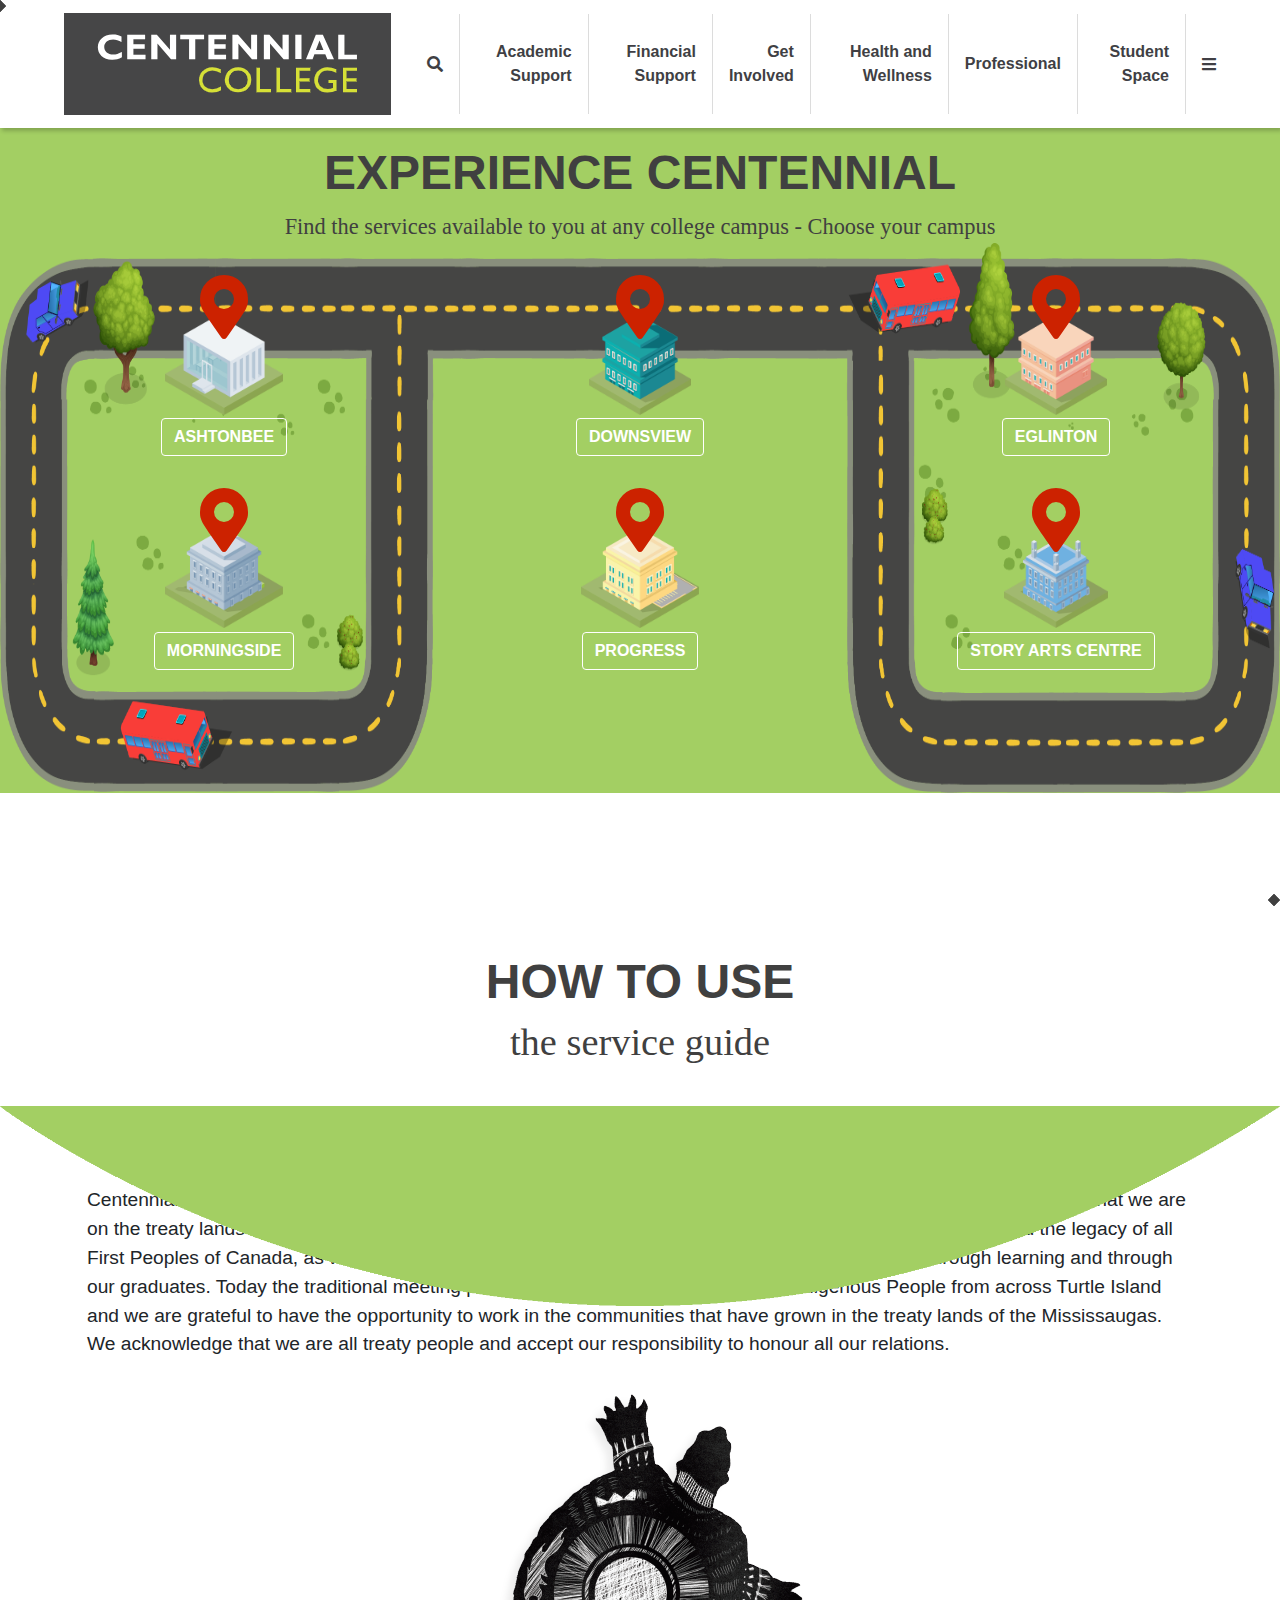
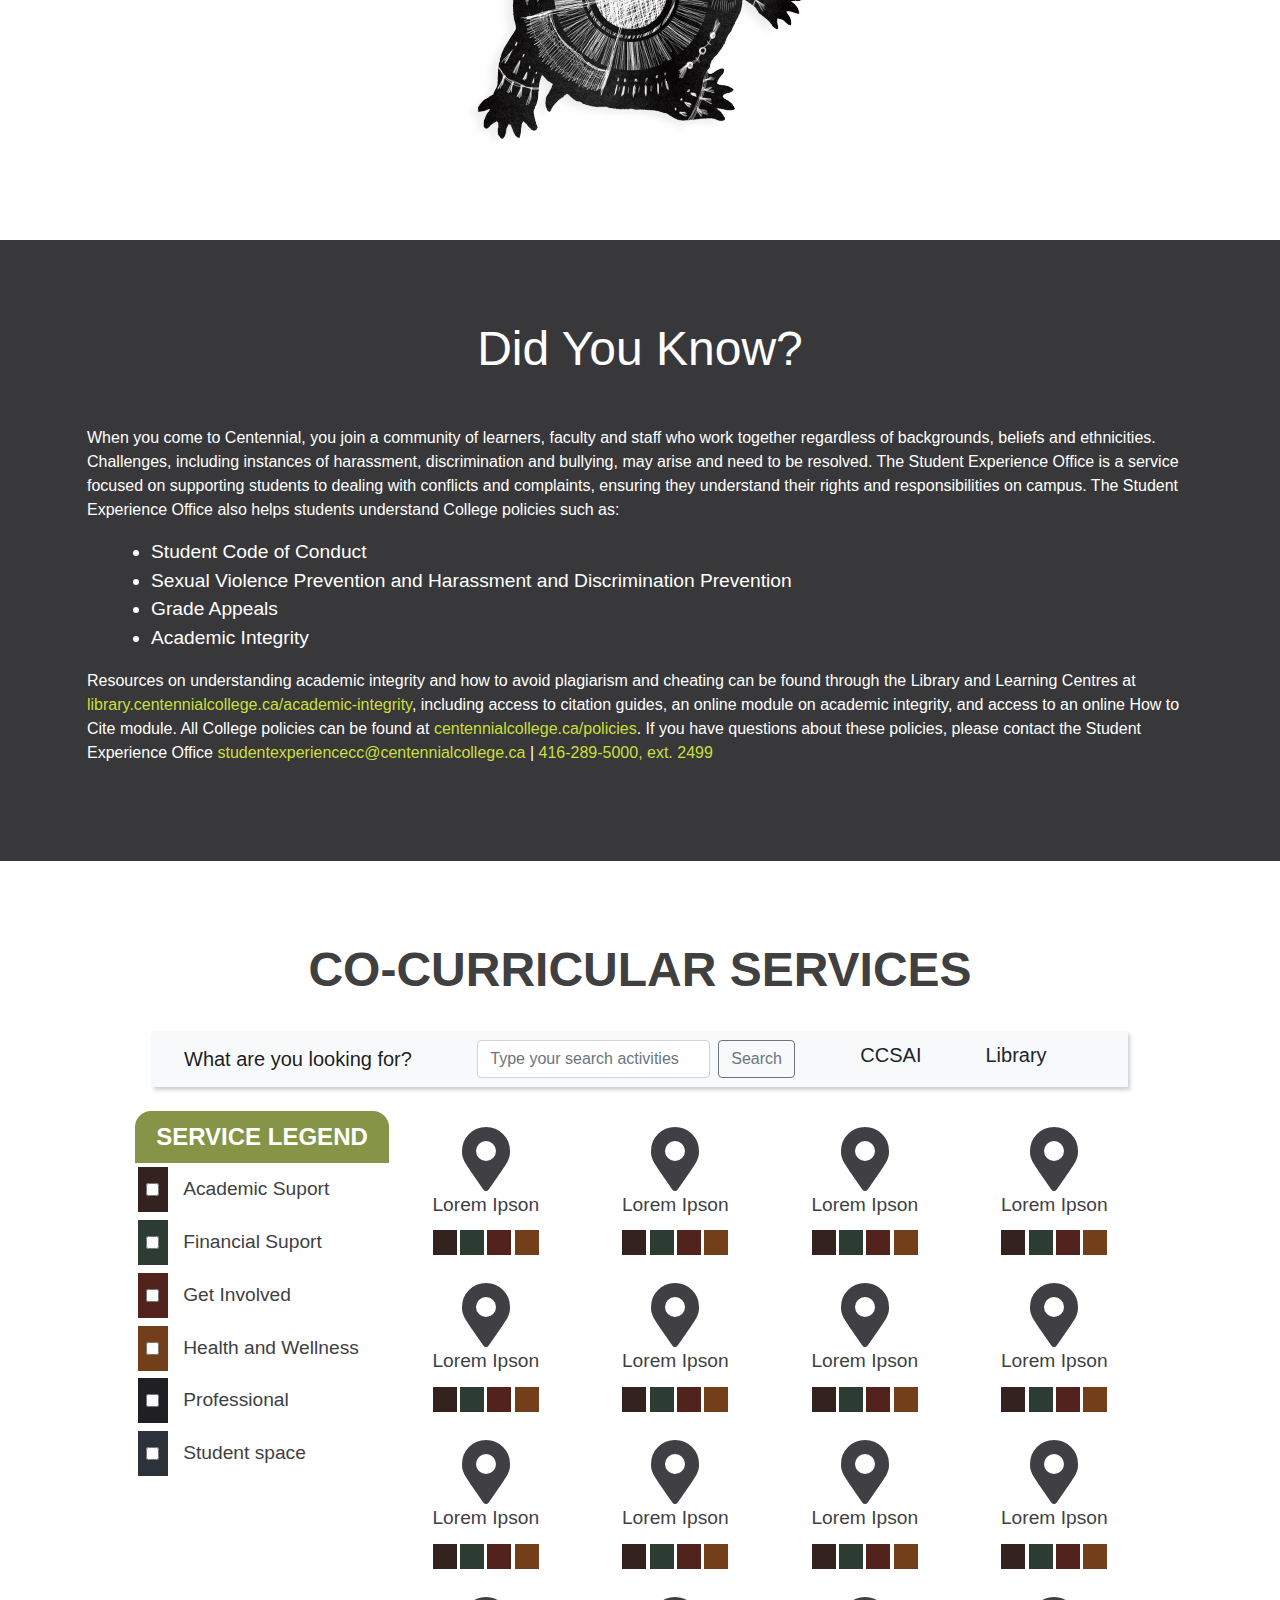
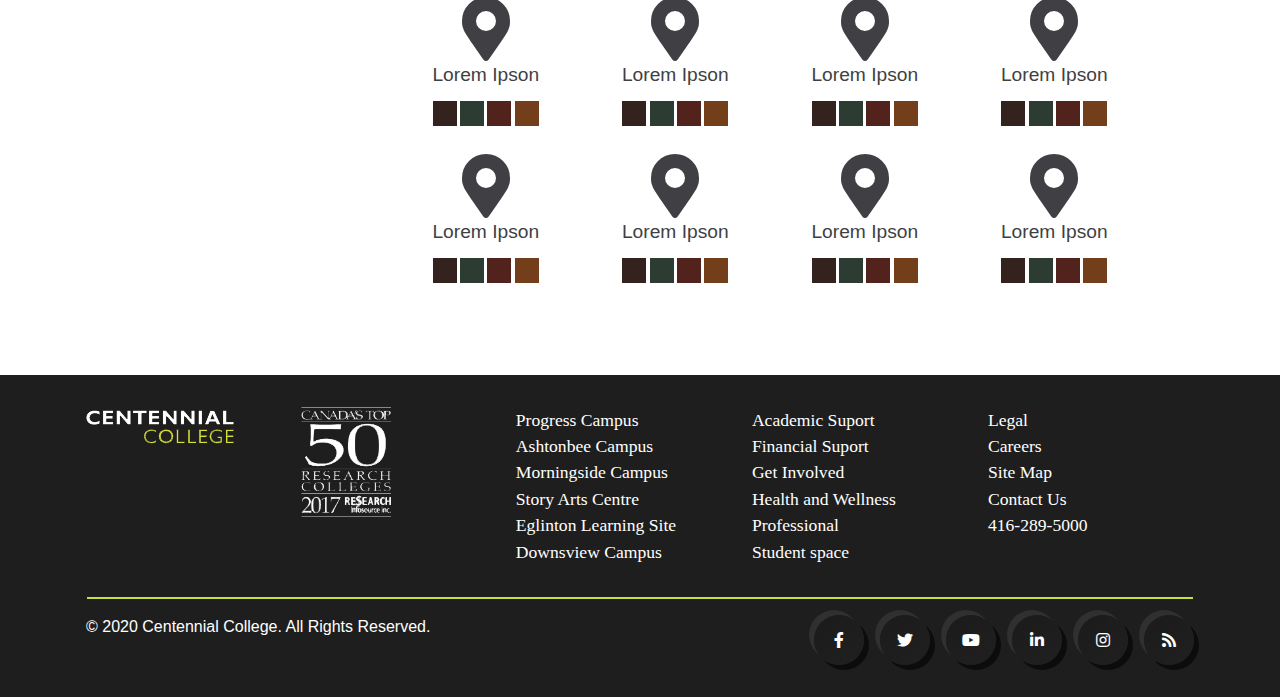
==== index.html @ ae25af5c "new files - html,css" ====
<!DOCTYPE html>
<html lang="en">

<head>
    <meta charset="UTF-8" />
    <meta name="viewport" content="width=device-width, initial-scale=1.0" />
    <title>Centennial College | Community Colleges in Toronto, Canada</title>

    <meta http-equiv="X-UA-Compatible" content="IE=edge" />
    <meta http-equiv="Content-Type" content="text/html; charset=UTF-8" />
    <meta name="viewport" content="width=device-width, initial-scale=1.0, maximum-scale=1.0, user-scalable=no" />
    <meta name="mobile-web-app-capable" content="yes" />
    <link rel="icon" type="image/x-icon" href="assets/images/favicon.png" />
    <link rel="stylesheet" href="style.css" />
    <link rel="stylesheet" href="assets/css/all.min.css" />
    <link rel="stylesheet" href="assets/css/bootstrap.min.css" />
    <link rel="stylesheet" href="assets/css/flexboxgrid.min.css" />
</head>

<body>
    <nav class="navbar navbar-expand-sm navbar-light justify-content-end">
        <div class="container-fluid container-menu">
            <a class="navbar-brand" href="#"><img src="assets/images/centennial_college_logo.png" /></a>
            <button class="disablebtn ml-auto mr-1"></button>
            <button class="navbar-toggler" type="button" data-toggle="collapse" data-target="#navbarSupportedContent">
          <span class="navbar-toggler-icon"></span>
        </button>
            <div class="collapse navbar-collapse flex-grow-0" id="navbarSupportedContent">
                <ul class="navbar-nav text-right">
                    <li><i class="fas fa-search"></i></li>
                    <li>Academic Support</li>
                    <li>Financial Support</li>
                    <li>Get Involved</li>
                    <li>Health and Wellness</li>
                    <li>Professional</li>
                    <li>Student Space</li>
                    <li><i class="fas fa-bars"></i></li>
                </ul>
            </div>
        </div>
    </nav>

    <section class="title-area">
        <div class="title-m2">
            <h1>EXPERIENCE CENTENNIAL</h1>
            <p>
                Find the services available to you at any college campus - Choose your campus
            </p>
        </div>
    </section>

    <section class="campus-area">
        <div class="container-fluid allcampus">
            <div class="campusbuildings">
                <div class="row">
                    <div class="col-xs">
                        <div class="box c1">
                            <i class="fas fa-map-marker-alt"></i><br />
                            <img src="assets/images/ashtonbee_campus-SM.png" />
                            <br /><a href="#" class="btn linkCampus">Ashtonbee</a>
                        </div>
                    </div>

                    <div class="col-xs">
                        <div class="box c1">
                            <i class="fas fa-map-marker-alt"></i><br />
                            <img src="assets/images/downsview_campus-SM.png" />
                            <br /><a href="#" class="btn linkCampus">Downsview</a>
                        </div>
                    </div>

                    <div class="col-xs">
                        <div class="box c1">
                            <i class="fas fa-map-marker-alt"></i><br />
                            <img src="assets/images/eglinton_campus-SM.png" />
                            <br /><a href="#" class="btn linkCampus">Eglinton</a>
                        </div>
                    </div>
                </div>
                <div class="row">
                    <div class="col-xs">
                        <div class="box c1">
                            <i class="fas fa-map-marker-alt"></i><br />
                            <img src="assets/images/morningside_campus-SM.png" />
                            <br /><a href="#" class="btn linkCampus">Morningside</a>
                        </div>
                    </div>
                    <div class="col-xs">
                        <div class="box c1">
                            <i class="fas fa-map-marker-alt"></i><br />
                            <img src="assets/images/progress_campus-SM.png" />
                            <br /><a href="#" class="btn linkCampus">Progress</a>
                        </div>
                    </div>
                    <div class="col-xs">
                        <div class="box c1">
                            <i class="fas fa-map-marker-alt"></i><br />
                            <img src="assets/images/story-arts-centre_campus-SM.png" />
                            <br /><a href="#" class="btn linkCampus">Story Arts Centre</a>
                        </div>
                    </div>
                </div>
            </div>
        </div>
        <span class="curve"><img src="assets/images/curve.png"/></span>
    </section>

    <section class="infocontent">
        <div class="container-fluid">
            <div class="container">
                <div class="title-m2">
                    <h1>HOW TO USE</h1>
                    <h2>the service guide</h2>
                </div>
                <div class="info">
                    <h3>Land Acknowledgement</h3>
                    <p>
                        Centennial College is proud to be a part of a rich history of education in this province and in this city. We acknowledge that we are on the treaty lands and territory of the Mississaugas of the Credit First Nation and pay tribute to their legacy and
                        the legacy of all First Peoples of Canada, as we strengthen ties with the communities we serve and build the future through learning and through our graduates. Today the traditional meeting place of Toronto is still home to many
                        Indigenous People from across Turtle Island and we are grateful to have the opportunity to work in the communities that have grown in the treaty lands of the Mississaugas. We acknowledge that we are all treaty people and accept
                        our responsibility to honour all our relations.
                    </p>
                    <img src="assets/images/turtle.png" />
                </div>
            </div>
        </div>
    </section>

    <div class="container-fluid did-you-know">
        <div class="container">
            <div class="title-m2">
                <h3>Did You Know?</h3>
            </div>
            <p>
                When you come to Centennial, you join a community of learners, faculty and staff who work together regardless of backgrounds, beliefs and ethnicities. Challenges, including instances of harassment, discrimination and bullying, may arise and need to be
                resolved. The Student Experience Office is a service focused on supporting students to dealing with conflicts and complaints, ensuring they understand their rights and responsibilities on campus. The Student Experience Office also helps
                students understand College policies such as:
            </p>
            <ul>
                <li>Student Code of Conduct</li>
                <li>
                    Sexual Violence Prevention and Harassment and Discrimination Prevention
                </li>
                <li>Grade Appeals</li>
                <li>Academic Integrity</li>
            </ul>
            <p>
                Resources on understanding academic integrity and how to avoid plagiarism and cheating can be found through the Library and Learning Centres at
                <a href="library.centennialcollege.ca/academic-integrity" target="_blank">library.centennialcollege.ca/academic-integrity</a
            >, including access to citation guides, an online module on academic
            integrity, and access to an online How to Cite module. All College
            policies can be found at
            <a href="centennialcollege.ca/policies" target="_blank"
                >centennialcollege.ca/policies</a
            >. If you have questions about these policies, please contact the
            Student Experience Office
            <a href="mailto:studentexperiencecc@centennialcollege.ca"
                >studentexperiencecc@centennialcollege.ca</a
            >
            | <span class="green">416-289-5000, ext. 2499</span>
            </p>
        </div>
      </div>
    </section>


    <section class="co-curricular">
      <div class="container cc-services">
        <div class="title-m2">
          <h1>CO-CURRICULAR SERVICES</h1>
        </div>
        <br>
        <nav class="navbar navbar-light bg-light justify-content-between">
            <a class="navbar-brand">What are you looking for?</a>
                <form class="form-inline" role="form">
                    <input class="form-control mr-sm-2" type="search" placeholder="Type your search activities" aria-label="Search" id="txt-search" />
                    <button class="btn btn-outline-secondary my-2 my-sm-0" type="submit">
                Search
              </button>
                </form>

                <div id="filter-records"></div>
                <div id="footer"></div>

                </nav>
                <br>
                <div class="row">
                    <div class="col-3">
                        <div class="row">
                            <div class="col sl">SERVICE LEGEND</div>
                        </div>
                        <div class="row title-service">
                            <div class="col-1 asc"><input type="checkbox" /></div>
                            <div class="col as">Academic Suport</div>
                        </div>
                        <div class="row title-service">
                            <div class="col-1 fs"><input type="checkbox" /></div>
                            <div class="col as">Financial Suport</div>
                        </div>
                        <div class="row title-service">
                            <div class="col-1 gi"><input type="checkbox" /></div>
                            <div class="col as">Get Involved</div>
                        </div>
                        <div class="row title-service">
                            <div class="col-1 hw"><input type="checkbox" /></div>
                            <div class="col as">Health and Wellness</div>
                        </div>
                        <div class="row title-service">
                            <div class="col-1 prof"><input type="checkbox" /></div>
                            <div class="col as">Professional</div>
                        </div>
                        <div class="row title-service">
                            <div class="col-1 ss"><input type="checkbox" /></div>
                            <div class="col as">Student space</div>
                        </div>
                    </div>
                    <div class="col">
                        <div class="row ccurricular">
                            <div class="col">
                                <i class="fas fa-map-marker-alt"></i><br />
                                <a href="">Lorem Ipson</a>
                                <div class="smsquare">
                                    <span class="s1"></span>
                                    <span class="s2"></span>
                                    <span class="s3"></span>
                                    <span class="s4"></span>
                                </div>
                            </div>
                            <div class="col">
                                <i class="fas fa-map-marker-alt"></i><br />
                                <a href="">Lorem Ipson</a>
                                <div class="smsquare">
                                    <span class="s1"></span>
                                    <span class="s2"></span>
                                    <span class="s3"></span>
                                    <span class="s4"></span>
                                </div>
                            </div>
                            <div class="col">
                                <i class="fas fa-map-marker-alt"></i><br />
                                <a href="">Lorem Ipson</a>
                                <div class="smsquare">
                                    <span class="s1"></span>
                                    <span class="s2"></span>
                                    <span class="s3"></span>
                                    <span class="s4"></span>
                                </div>
                            </div>
                            <div class="col">
                                <i class="fas fa-map-marker-alt"></i><br />
                                <a href="">Lorem Ipson</a>
                                <div class="smsquare">
                                    <span class="s1"></span>
                                    <span class="s2"></span>
                                    <span class="s3"></span>
                                    <span class="s4"></span>
                                </div>
                            </div>
                        </div>

                        <div class="row ccurricular">
                            <div class="col">
                                <i class="fas fa-map-marker-alt"></i><br />
                                <a href="">Lorem Ipson</a>
                                <div class="smsquare">
                                    <span class="s1"></span>
                                    <span class="s2"></span>
                                    <span class="s3"></span>
                                    <span class="s4"></span>
                                </div>
                            </div>
                            <div class="col">
                                <i class="fas fa-map-marker-alt"></i><br />
                                <a href="">Lorem Ipson</a>
                                <div class="smsquare">
                                    <span class="s1"></span>
                                    <span class="s2"></span>
                                    <span class="s3"></span>
                                    <span class="s4"></span>
                                </div>
                            </div>
                            <div class="col">
                                <i class="fas fa-map-marker-alt"></i><br />
                                <a href="">Lorem Ipson</a>
                                <div class="smsquare">
                                    <span class="s1"></span>
                                    <span class="s2"></span>
                                    <span class="s3"></span>
                                    <span class="s4"></span>
                                </div>
                            </div>
                            <div class="col">
                                <i class="fas fa-map-marker-alt"></i><br />
                                <a href="">Lorem Ipson</a>
                                <div class="smsquare">
                                    <span class="s1"></span>
                                    <span class="s2"></span>
                                    <span class="s3"></span>
                                    <span class="s4"></span>
                                </div>
                            </div>
                        </div>

                        <div class="row ccurricular">
                            <div class="col">
                                <i class="fas fa-map-marker-alt"></i><br />
                                <a href="">Lorem Ipson</a>
                                <div class="smsquare">
                                    <span class="s1"></span>
                                    <span class="s2"></span>
                                    <span class="s3"></span>
                                    <span class="s4"></span>
                                </div>
                            </div>
                            <div class="col">
                                <i class="fas fa-map-marker-alt"></i><br />
                                <a href="">Lorem Ipson</a>
                                <div class="smsquare">
                                    <span class="s1"></span>
                                    <span class="s2"></span>
                                    <span class="s3"></span>
                                    <span class="s4"></span>
                                </div>
                            </div>
                            <div class="col">
                                <i class="fas fa-map-marker-alt"></i><br />
                                <a href="">Lorem Ipson</a>
                                <div class="smsquare">
                                    <span class="s1"></span>
                                    <span class="s2"></span>
                                    <span class="s3"></span>
                                    <span class="s4"></span>
                                </div>
                            </div>
                            <div class="col">
                                <i class="fas fa-map-marker-alt"></i><br />
                                <a href="">Lorem Ipson</a>
                                <div class="smsquare">
                                    <span class="s1"></span>
                                    <span class="s2"></span>
                                    <span class="s3"></span>
                                    <span class="s4"></span>
                                </div>
                            </div>
                        </div>

                        <div class="row ccurricular">
                            <div class="col">
                                <i class="fas fa-map-marker-alt"></i><br />
                                <a href="">Lorem Ipson</a>
                                <div class="smsquare">
                                    <span class="s1"></span>
                                    <span class="s2"></span>
                                    <span class="s3"></span>
                                    <span class="s4"></span>
                                </div>
                            </div>
                            <div class="col">
                                <i class="fas fa-map-marker-alt"></i><br />
                                <a href="">Lorem Ipson</a>
                                <div class="smsquare">
                                    <span class="s1"></span>
                                    <span class="s2"></span>
                                    <span class="s3"></span>
                                    <span class="s4"></span>
                                </div>
                            </div>
                            <div class="col">
                                <i class="fas fa-map-marker-alt"></i><br />
                                <a href="">Lorem Ipson</a>
                                <div class="smsquare">
                                    <span class="s1"></span>
                                    <span class="s2"></span>
                                    <span class="s3"></span>
                                    <span class="s4"></span>
                                </div>
                            </div>
                            <div class="col">
                                <i class="fas fa-map-marker-alt"></i><br />
                                <a href="">Lorem Ipson</a>
                                <div class="smsquare">
                                    <span class="s1"></span>
                                    <span class="s2"></span>
                                    <span class="s3"></span>
                                    <span class="s4"></span>
                                </div>
                            </div>
                        </div>

                        <div class="row ccurricular">
                            <div class="col">
                                <i class="fas fa-map-marker-alt"></i><br />
                                <a href="">Lorem Ipson</a>
                                <div class="smsquare">
                                    <span class="s1"></span>
                                    <span class="s2"></span>
                                    <span class="s3"></span>
                                    <span class="s4"></span>
                                </div>
                            </div>
                            <div class="col">
                                <i class="fas fa-map-marker-alt"></i><br />
                                <a href="">Lorem Ipson</a>
                                <div class="smsquare">
                                    <span class="s1"></span>
                                    <span class="s2"></span>
                                    <span class="s3"></span>
                                    <span class="s4"></span>
                                </div>
                            </div>
                            <div class="col">
                                <i class="fas fa-map-marker-alt"></i><br />
                                <a href="">Lorem Ipson</a>
                                <div class="smsquare">
                                    <span class="s1"></span>
                                    <span class="s2"></span>
                                    <span class="s3"></span>
                                    <span class="s4"></span>
                                </div>
                            </div>
                            <div class="col">
                                <i class="fas fa-map-marker-alt"></i><br />
                                <a href="">Lorem Ipson</a>
                                <div class="smsquare">
                                    <span class="s1"></span>
                                    <span class="s2"></span>
                                    <span class="s3"></span>
                                    <span class="s4"></span>
                                </div>
                            </div>
                        </div>
                    </div>
                </div>
        </div>
        </section>

        <section class="footer">
            <div class="container">
                <div class="row">
                    <div class="col"><img src="assets/images/rodape_img.png" /></div>
                    <div class="col-md-1"></div>
                    <div class="col">
                        <ul>
                            <li><a href="">Progress Campus</a></li>
                            <li><a href="">Ashtonbee Campus</a></li>
                            <li><a href="">Morningside Campus</a></li>
                            <li><a href="">Story Arts Centre</a></li>
                            <li><a href="">Eglinton Learning Site</a></li>
                            <li><a href="">Downsview Campus</a></li>
                        </ul>
                    </div>
                    <div class="col">
                        <ul>
                            <li><a href="">Academic Suport</a></li>
                            <li><a href="">Financial Suport</a></li>
                            <li><a href="">Get Involved</a></li>
                            <li><a href="">Health and Wellness</a></li>
                            <li><a href="">Professional</a></li>
                            <li><a href="">Student space</a></li>
                        </ul>
                    </div>
                    <div class="col">
                        <ul>
                            <li><a href="">Legal</a></li>
                            <li><a href="">Careers</a></li>
                            <li><a href="">Site Map</a></li>
                            <li><a href="">Contact Us</a></li>
                            <li><a href="">416-289-5000</a></li>
                        </ul>
                    </div>
                </div>
                <hr />
                <div class="row">
                    <div class="col">
                        <p>© 2020 Centennial College. All Rights Reserved.</p>
                    </div>
                    <div class="col">
                        <div class="social-media">
                            <div class="circle"><i class="fab fa-facebook-f"></i></div>
                            <div class="circle"><i class="fab fa-twitter"></i></div>
                            <div class="circle"><i class="fab fa-youtube"></i></div>
                            <div class="circle"><i class="fab fa-linkedin-in"></i></div>
                            <div class="circle"><i class="fab fa-instagram"></i></div>
                            <div class="circle"><i class="fas fa-rss"></i></div>
                        </div>
                    </div>
                </div>
            </div>
        </section>


        <!--/Functions and scripts/-->
        <script src="assets/js/bootstrap.min.js"></script>
        <script src="assets/js/jquery-3.4.1.slim.min.js"></script>
        <script src="assets/popper.min.js"></script>
        <script src="assets/js/functions.js"></script>

        <script type="text/javascript">
            $(document).ready(function() {
                var data = [{
                    location_id: "1",
                    location_name: "CCSAI",
                    location_type: "Health and Wellness",
                    location_description: "61",
                    location_redirecturl: "default_profile.png",
                    location_filters: ["play", "gym", "lunch"]
                }, {
                    location_id: "2",
                    location_name: "Library",
                    location_type: "Academic",
                    location_description: "61",
                    location_redirecturl: "default_profile.png",
                    location_filters: ["books", "printing"]
                }];

                var outputInit = '<div class="row">';
                var countInit = 1;
                $.each(data, function(key, val) {
                    outputInit += '<div class="col-md-6 well">';
                    outputInit += '<div class="col-md-7">';
                    outputInit += "<h5>" + val.location_name + "</h5>";
                    outputInit += "</div>";
                    outputInit += "</div>";
                    if (countInit % 2 == 0) {
                        outputInit += '</div><div class="row">';
                    }
                    countInit++;
                });
                outputInit += "</div>";
                $("#filter-records").html(outputInit);

                $("#txt-search").keyup(function() {
                    var searchField = $(this).val();
                    if (searchField === "") {
                        var outputInit = '<div class="row">';
                        var countInit = 1;

                        $.each(data, function(key, val) {
                            outputInit += '<div class="col-md-6 well">';
                            outputInit += '<div class="col-md-7">';
                            outputInit += "<h5>" + val.location_name + "</h5>";
                            outputInit += "</div>";
                            outputInit += "</div>";
                            if (countInit % 2 == 0) {
                                outputInit += '</div><div class="row">';
                            }
                            countInit++;
                        });
                        outputInit += "</div>";
                        $("#filter-records").html(outputInit);
                        return;
                    }

                    var regex = new RegExp(searchField, "i");
                    var output = '<div class="row">';
                    var count = 1;

                    function checkFilter(val, regex) {
                        val.location_filters.forEach(element => {
                            if (element.search(regex) != -1) return 1;
                        });
                    }
                    $.each(data, function(key, val) {
                        if (val.location_name.search(regex) != -1) {
                            output += '<div class="col-md-6 well">';
                            output += '<div class="col-md-7">';
                            output += "<h5>" + val.location_name + "</h5>";
                            output += "</div>";
                            output += "</div>";
                            if (count % 2 == 0) {
                                output += '</div><div class="row">';
                            }
                            count++;
                        }
                    });
                    output += "</div>";
                    $("#filter-records").html(output);
                });
            });
        </script>

</body>

</html>
---- style.css ----
*,
body,
html {
    margin: 0;
    padding: 0;
    font-family: -apple-system, BlinkMacSystemFont, 'Segoe UI', Roboto, Oxygen, Ubuntu, Cantarell, 'Open Sans', 'Helvetica Neue', sans-serif;
}

nav {
    box-shadow: 2px 3px 4px rgba(0, 0, 0, .2);
    width: 100%;
    padding: 0;
    width: 100%;
}

.disablebtn {
    border: none;
}

.navbar-brand {
    padding-left: 1rem;
}

.navbar-nav {
    font-size: 1.2rem;
    padding: 0 !important;
    margin: 0 !important;
}

.navbar-nav li {
    display: flex;
    align-items: center;
    padding: 1rem;
    font-size: 1rem;
    font-weight: 600;
    border-right: .1px solid gainsboro;
    height: 100px;
    width: auto;
    color: #403f44;
}

.navbar-nav li:last-child {
    border-right: none;
}


/***********ALL CAMPUS SECTION***********/

.allcampus {
    padding: 0;
    background: url("assets/images/map_cocurricular.png") no-repeat #a3cf63;
    background-size: 100% 100%;
    height: 550px;
    width: 100%;
}

.title-area {
    display: flex;
    justify-content: center;
    text-align: center;
    padding-top: 1rem;
    margin: 0;
    background: #a3cf63;
}

.title h1 {
    font-size: 2rem;
    font-weight: bold;
    font-family: -apple-system, BlinkMacSystemFont, 'Segoe UI', Roboto, Oxygen, Ubuntu, Cantarell, 'Open Sans', 'Helvetica Neue', sans-serif;
}

.title h2 {
    font-size: 1.2rem;
}

.campusbuildings {
    text-align: center;
    z-index: 1;
    width: 100%;
}

.campusbuildings img {
    max-height: 100px;
}

.c1 {
    margin-top: .5rem;
}

.c1:hover img {
    filter: drop-shadow(5px 5px 5px #222);
    transition: all .8s ease;
}

.c1 i {
    position: relative;
    top: 1.5rem;
    font-size: 4rem;
    color: #cc2200;
    z-index: 1;
}

.c1:hover i {
    transition: all .8s ease;
    animation: rotatemap 1s alternate infinite;
}

@keyframes rotatemap {
    from {
        transform: rotateY(0deg);
    }
    to {
        transform: rotateY(360deg);
    }
}


/*BUTTON CAMPUS*/

.linkCampus {
    margin-top: .2rem;
    transition: all .15s linear 0s;
    text-transform: uppercase;
    color: #fff !important;
    text-decoration: none;
    border: .1rem solid #fff !important;
    font-weight: bold !important;
}

.linkCampus:hover {
    background: #fff;
    color: #010101 !important;
    transition: all .5s ease;
}

.linkCampus::after {
    transition: all .5s linear 0s;
    content: '';
    position: absolute;
    top: 2px;
    left: -4px;
    width: 8px;
    height: 8px;
    background-color: #404040;
    transform: rotate(45deg);
    z-index: -1;
}

.linkCampus::before {
    transition: all .5s linear 0s;
    content: '';
    position: absolute;
    bottom: -4px;
    right: 2px;
    width: 8px;
    height: 8px;
    background-color: #404040;
    transform: rotate(45deg);
    z-index: -1;
}

.curve {
    position: absolute;
    bottom: -406px;
    height: 200px;
    width: 100%;
    transform-origin: top;
}

.curve img {
    width: 100%;
    height: 100%;
}


/* Large devices (large desktops, 1200px and up) */

@media (min-width: 1300px) {
    .curve {
        position: absolute;
        bottom: -127px;
        height: 200px;
        width: 100%;
        transform-origin: top;
    }
}


/*/////////CONTENT/////////*/


/*Section Info Content*/

section.infocontent {
    margin: 0;
    padding-top: 10rem;
}

.title-m2 {
    text-align: center;
}

.title-m2 h1 {
    font-family: -apple-system, BlinkMacSystemFont, 'Segoe UI', Roboto, Oxygen, Ubuntu, Cantarell, 'Open Sans', 'Helvetica Neue', sans-serif;
    font-weight: bold;
    color: #404040;
    font-size: 3rem;
}

.title-m2 h2 {
    font-family: 'Montserrat';
    color: #404040;
    font-size: 2.4rem;
    font-weight: lighter;
}

.title-m2 p {
    font-family: 'Montserrat';
    color: #404040;
    font-size: 1.4rem;
    font-weight: lighter;
    padding: 0;
    margin: 0;
}

.info {
    margin-top: 5rem;
    text-align: center;
}

section.infocontent p {
    text-align: left;
    font-size: 1.2rem;
}

.did-you-know {
    margin-top: 5rem;
    background: #38383a;
    color: #fff;
    padding: 5rem;
}

.did-you-know h3 {
    margin-bottom: 3rem;
    font-size: 3rem;
    text-align: center;
}

.did-you-know ul li {
    text-align: left;
    margin-left: 4rem;
    font-size: 1.2rem;
}

.did-you-know a,
.did-you-know span.green {
    color: #cadf3d;
}


/*SECTION CO-CURRICULAR*/

section.co-curricular .cc-services {
    padding: 5rem;
    text-align: center;
}

.title-dark {
    margin-bottom: 3rem;
    text-align: center;
}

.title-dark h1 {
    font-family: -apple-system, BlinkMacSystemFont, 'Segoe UI', Roboto, Oxygen, Ubuntu, Cantarell, 'Open Sans', 'Helvetica Neue', sans-serif;
    font-weight: bold;
    color: #010101;
    font-size: 3rem;
}

.title-dark h2 {
    font-family: 'Montserrat';
    color: #fff;
    font-size: 2.4rem;
    font-weight: lighter;
}

.title-service {
    color: #403f44;
    text-align: center;
    background: #fff;
    margin: .1rem;
    padding: .2rem;
}

.sl {
    font-weight: bold;
    background: #869448;
    font-size: 1.5rem;
    padding: .5rem;
    color: #fff;
    text-align: center;
    border-radius: 1rem 1rem 0 0;
}

.cc-services input[type=checkbox] {
    position: absolute;
    top: 1rem;
    left: .5rem;
}

.as {
    font-size: 1.2rem;
    padding: .5rem;
    text-align: left;
}

.asc {
    background: #33221e;
}

.fs {
    background: #2d3c33;
}

.gi {
    background: #52221c;
}

.hw {
    background: #733f1b;
}

.prof {
    background: #201f23;
}

.ss {
    background: #2c313a;
}

.ccurricular {
    text-align: center;
}

.ccurricular .col {
    margin-left: .5rem;
    margin-bottom: .5rem;
    background: #fff;
    padding: 1rem;
    border-radius: 1rem;
}

.ccurricular i {
    color: #403f44;
    font-size: 4rem;
}

.ccurricular a {
    color: #403f44;
    font-size: 1.2rem;
}

.ccurricular a:hover {
    color: #403f44;
}

.ccurricular:hover i {
    transform: rotateY(180deg);
}

.smsquare span {
    position: relative;
    top: .5rem;
    display: inline;
    margin: .1rem;
    padding-left: 1.5rem;
    padding-bottom: .5rem;
}

span.s1 {
    background: #33221e;
    width: 100%;
}

span.s2 {
    background: #2d3c33;
    width: 100%;
}

span.s3 {
    background: #52221c;
    width: 100%;
}

span.s4 {
    background: #733f1b;
    width: 100%;
}

section.footer {
    position: relative;
    background: #1e1e1e;
    padding: 2rem;
    margin: 0;
    color: #fff
}

section.footer ul {
    list-style-type: none;
}

section.footer ul li {
    vertical-align: bottom;
}

section.footer ul li a {
    font-size: 1.1rem;
    font-family: 'Montserrat';
    color: #fff;
}

section.footer hr {
    border: 0.05rem solid #cadf3d;
}

section.footer .social-media {
    display: flex;
    flex-direction: row;
    justify-content: flex-end;
}

section.footer .circle {
    display: flex;
    justify-content: center;
    align-items: center;
    width: 50px;
    height: 50px;
    border-radius: 50%;
    background: linear-gradient(145deg, #1b1b1b, #202020);
    box-shadow: 5px 5px 0px #0c0c0c, -5px -5px 0px #303030;
    margin-left: 1rem;
}


/*****************DOWNSVIEW***********************/

section.downsview {
    padding-top: 1rem;
    background: #aed26a;
}

.downsview-map {
    background: url("../images/downsview_map.png") no-repeat top center;
    background-size: contain;
    width: 100%;
    height: 100vh;
}

.dv1 {
    text-align: center;
    position: absolute;
    left: -10rem;
    top: 0;
}

.title-dv {
    width: 30%;
    position: relative;
    left: 34.5%;
    height: auto;
    text-align: center;
}
---- assets/css/flexboxgrid.min.css ----
.container-fluid{margin-right:auto;margin-left:auto;padding-right:2rem;padding-left:2rem}.row{box-sizing:border-box;display:-ms-flexbox;display:-webkit-box;display:flex;-ms-flex:0 1 auto;-webkit-box-flex:0;flex:0 1 auto;-ms-flex-direction:row;-webkit-box-orient:horizontal;-webkit-box-direction:normal;flex-direction:row;-ms-flex-wrap:wrap;flex-wrap:wrap;margin-right:-1rem;margin-left:-1rem}.row.reverse{-ms-flex-direction:row-reverse;-webkit-box-orient:horizontal;-webkit-box-direction:reverse;flex-direction:row-reverse}.col.reverse{-ms-flex-direction:column-reverse;-webkit-box-orient:vertical;-webkit-box-direction:reverse;flex-direction:column-reverse}.col-xs,.col-xs-1,.col-xs-10,.col-xs-11,.col-xs-12,.col-xs-2,.col-xs-3,.col-xs-4,.col-xs-5,.col-xs-6,.col-xs-7,.col-xs-8,.col-xs-9{box-sizing:border-box;-ms-flex:0 0 auto;-webkit-box-flex:0;flex:0 0 auto;padding-right:1rem;padding-left:1rem}.col-xs{-webkit-flex-grow:1;-ms-flex-positive:1;-webkit-box-flex:1;flex-grow:1;-ms-flex-preferred-size:0;flex-basis:0;max-width:100%}.col-xs-1{-ms-flex-preferred-size:8.333%;flex-basis:8.333%;max-width:8.333%}.col-xs-2{-ms-flex-preferred-size:16.667%;flex-basis:16.667%;max-width:16.667%}.col-xs-3{-ms-flex-preferred-size:25%;flex-basis:25%;max-width:25%}.col-xs-4{-ms-flex-preferred-size:33.333%;flex-basis:33.333%;max-width:33.333%}.col-xs-5{-ms-flex-preferred-size:41.667%;flex-basis:41.667%;max-width:41.667%}.col-xs-6{-ms-flex-preferred-size:50%;flex-basis:50%;max-width:50%}.col-xs-7{-ms-flex-preferred-size:58.333%;flex-basis:58.333%;max-width:58.333%}.col-xs-8{-ms-flex-preferred-size:66.667%;flex-basis:66.667%;max-width:66.667%}.col-xs-9{-ms-flex-preferred-size:75%;flex-basis:75%;max-width:75%}.col-xs-10{-ms-flex-preferred-size:83.333%;flex-basis:83.333%;max-width:83.333%}.col-xs-11{-ms-flex-preferred-size:91.667%;flex-basis:91.667%;max-width:91.667%}.col-xs-12{-ms-flex-preferred-size:100%;flex-basis:100%;max-width:100%}.col-xs-offset-1{margin-left:8.333%}.col-xs-offset-2{margin-left:16.667%}.col-xs-offset-3{margin-left:25%}.col-xs-offset-4{margin-left:33.333%}.col-xs-offset-5{margin-left:41.667%}.col-xs-offset-6{margin-left:50%}.col-xs-offset-7{margin-left:58.333%}.col-xs-offset-8{margin-left:66.667%}.col-xs-offset-9{margin-left:75%}.col-xs-offset-10{margin-left:83.333%}.col-xs-offset-11{margin-left:91.667%}.start-xs{-ms-flex-pack:start;-webkit-box-pack:start;justify-content:flex-start;text-align:start}.center-xs{-ms-flex-pack:center;-webkit-box-pack:center;justify-content:center;text-align:center}.end-xs{-ms-flex-pack:end;-webkit-box-pack:end;justify-content:flex-end;text-align:end}.top-xs{-ms-flex-align:start;-webkit-box-align:start;align-items:flex-start}.middle-xs{-ms-flex-align:center;-webkit-box-align:center;align-items:center}.bottom-xs{-ms-flex-align:end;-webkit-box-align:end;align-items:flex-end}.around-xs{-ms-flex-pack:distribute;justify-content:space-around}.between-xs{-ms-flex-pack:justify;-webkit-box-pack:justify;justify-content:space-between}.first-xs{-ms-flex-order:-1;-webkit-box-ordinal-group:0;order:-1}.last-xs{-ms-flex-order:1;-webkit-box-ordinal-group:2;order:1}@media only screen and (min-width:48em){.container{width:46rem}.col-sm,.col-sm-1,.col-sm-10,.col-sm-11,.col-sm-12,.col-sm-2,.col-sm-3,.col-sm-4,.col-sm-5,.col-sm-6,.col-sm-7,.col-sm-8,.col-sm-9{box-sizing:border-box;-ms-flex:0 0 auto;-webkit-box-flex:0;flex:0 0 auto;padding-right:1rem;padding-left:1rem}.col-sm{-webkit-flex-grow:1;-ms-flex-positive:1;-webkit-box-flex:1;flex-grow:1;-ms-flex-preferred-size:0;flex-basis:0;max-width:100%}.col-sm-1{-ms-flex-preferred-size:8.333%;flex-basis:8.333%;max-width:8.333%}.col-sm-2{-ms-flex-preferred-size:16.667%;flex-basis:16.667%;max-width:16.667%}.col-sm-3{-ms-flex-preferred-size:25%;flex-basis:25%;max-width:25%}.col-sm-4{-ms-flex-preferred-size:33.333%;flex-basis:33.333%;max-width:33.333%}.col-sm-5{-ms-flex-preferred-size:41.667%;flex-basis:41.667%;max-width:41.667%}.col-sm-6{-ms-flex-preferred-size:50%;flex-basis:50%;max-width:50%}.col-sm-7{-ms-flex-preferred-size:58.333%;flex-basis:58.333%;max-width:58.333%}.col-sm-8{-ms-flex-preferred-size:66.667%;flex-basis:66.667%;max-width:66.667%}.col-sm-9{-ms-flex-preferred-size:75%;flex-basis:75%;max-width:75%}.col-sm-10{-ms-flex-preferred-size:83.333%;flex-basis:83.333%;max-width:83.333%}.col-sm-11{-ms-flex-preferred-size:91.667%;flex-basis:91.667%;max-width:91.667%}.col-sm-12{-ms-flex-preferred-size:100%;flex-basis:100%;max-width:100%}.col-sm-offset-1{margin-left:8.333%}.col-sm-offset-2{margin-left:16.667%}.col-sm-offset-3{margin-left:25%}.col-sm-offset-4{margin-left:33.333%}.col-sm-offset-5{margin-left:41.667%}.col-sm-offset-6{margin-left:50%}.col-sm-offset-7{margin-left:58.333%}.col-sm-offset-8{margin-left:66.667%}.col-sm-offset-9{margin-left:75%}.col-sm-offset-10{margin-left:83.333%}.col-sm-offset-11{margin-left:91.667%}.start-sm{-ms-flex-pack:start;-webkit-box-pack:start;justify-content:flex-start;text-align:start}.center-sm{-ms-flex-pack:center;-webkit-box-pack:center;justify-content:center;text-align:center}.end-sm{-ms-flex-pack:end;-webkit-box-pack:end;justify-content:flex-end;text-align:end}.top-sm{-ms-flex-align:start;-webkit-box-align:start;align-items:flex-start}.middle-sm{-ms-flex-align:center;-webkit-box-align:center;align-items:center}.bottom-sm{-ms-flex-align:end;-webkit-box-align:end;align-items:flex-end}.around-sm{-ms-flex-pack:distribute;justify-content:space-around}.between-sm{-ms-flex-pack:justify;-webkit-box-pack:justify;justify-content:space-between}.first-sm{-ms-flex-order:-1;-webkit-box-ordinal-group:0;order:-1}.last-sm{-ms-flex-order:1;-webkit-box-ordinal-group:2;order:1}}@media only screen and (min-width:62em){.container{width:61rem}.col-md,.col-md-1,.col-md-10,.col-md-11,.col-md-12,.col-md-2,.col-md-3,.col-md-4,.col-md-5,.col-md-6,.col-md-7,.col-md-8,.col-md-9{box-sizing:border-box;-ms-flex:0 0 auto;-webkit-box-flex:0;flex:0 0 auto;padding-right:1rem;padding-left:1rem}.col-md{-webkit-flex-grow:1;-ms-flex-positive:1;-webkit-box-flex:1;flex-grow:1;-ms-flex-preferred-size:0;flex-basis:0;max-width:100%}.col-md-1{-ms-flex-preferred-size:8.333%;flex-basis:8.333%;max-width:8.333%}.col-md-2{-ms-flex-preferred-size:16.667%;flex-basis:16.667%;max-width:16.667%}.col-md-3{-ms-flex-preferred-size:25%;flex-basis:25%;max-width:25%}.col-md-4{-ms-flex-preferred-size:33.333%;flex-basis:33.333%;max-width:33.333%}.col-md-5{-ms-flex-preferred-size:41.667%;flex-basis:41.667%;max-width:41.667%}.col-md-6{-ms-flex-preferred-size:50%;flex-basis:50%;max-width:50%}.col-md-7{-ms-flex-preferred-size:58.333%;flex-basis:58.333%;max-width:58.333%}.col-md-8{-ms-flex-preferred-size:66.667%;flex-basis:66.667%;max-width:66.667%}.col-md-9{-ms-flex-preferred-size:75%;flex-basis:75%;max-width:75%}.col-md-10{-ms-flex-preferred-size:83.333%;flex-basis:83.333%;max-width:83.333%}.col-md-11{-ms-flex-preferred-size:91.667%;flex-basis:91.667%;max-width:91.667%}.col-md-12{-ms-flex-preferred-size:100%;flex-basis:100%;max-width:100%}.col-md-offset-1{margin-left:8.333%}.col-md-offset-2{margin-left:16.667%}.col-md-offset-3{margin-left:25%}.col-md-offset-4{margin-left:33.333%}.col-md-offset-5{margin-left:41.667%}.col-md-offset-6{margin-left:50%}.col-md-offset-7{margin-left:58.333%}.col-md-offset-8{margin-left:66.667%}.col-md-offset-9{margin-left:75%}.col-md-offset-10{margin-left:83.333%}.col-md-offset-11{margin-left:91.667%}.start-md{-ms-flex-pack:start;-webkit-box-pack:start;justify-content:flex-start;text-align:start}.center-md{-ms-flex-pack:center;-webkit-box-pack:center;justify-content:center;text-align:center}.end-md{-ms-flex-pack:end;-webkit-box-pack:end;justify-content:flex-end;text-align:end}.top-md{-ms-flex-align:start;-webkit-box-align:start;align-items:flex-start}.middle-md{-ms-flex-align:center;-webkit-box-align:center;align-items:center}.bottom-md{-ms-flex-align:end;-webkit-box-align:end;align-items:flex-end}.around-md{-ms-flex-pack:distribute;justify-content:space-around}.between-md{-ms-flex-pack:justify;-webkit-box-pack:justify;justify-content:space-between}.first-md{-ms-flex-order:-1;-webkit-box-ordinal-group:0;order:-1}.last-md{-ms-flex-order:1;-webkit-box-ordinal-group:2;order:1}}@media only screen and (min-width:75em){.container{width:71rem}.col-lg,.col-lg-1,.col-lg-10,.col-lg-11,.col-lg-12,.col-lg-2,.col-lg-3,.col-lg-4,.col-lg-5,.col-lg-6,.col-lg-7,.col-lg-8,.col-lg-9{box-sizing:border-box;-ms-flex:0 0 auto;-webkit-box-flex:0;flex:0 0 auto;padding-right:1rem;padding-left:1rem}.col-lg{-webkit-flex-grow:1;-ms-flex-positive:1;-webkit-box-flex:1;flex-grow:1;-ms-flex-preferred-size:0;flex-basis:0;max-width:100%}.col-lg-1{-ms-flex-preferred-size:8.333%;flex-basis:8.333%;max-width:8.333%}.col-lg-2{-ms-flex-preferred-size:16.667%;flex-basis:16.667%;max-width:16.667%}.col-lg-3{-ms-flex-preferred-size:25%;flex-basis:25%;max-width:25%}.col-lg-4{-ms-flex-preferred-size:33.333%;flex-basis:33.333%;max-width:33.333%}.col-lg-5{-ms-flex-preferred-size:41.667%;flex-basis:41.667%;max-width:41.667%}.col-lg-6{-ms-flex-preferred-size:50%;flex-basis:50%;max-width:50%}.col-lg-7{-ms-flex-preferred-size:58.333%;flex-basis:58.333%;max-width:58.333%}.col-lg-8{-ms-flex-preferred-size:66.667%;flex-basis:66.667%;max-width:66.667%}.col-lg-9{-ms-flex-preferred-size:75%;flex-basis:75%;max-width:75%}.col-lg-10{-ms-flex-preferred-size:83.333%;flex-basis:83.333%;max-width:83.333%}.col-lg-11{-ms-flex-preferred-size:91.667%;flex-basis:91.667%;max-width:91.667%}.col-lg-12{-ms-flex-preferred-size:100%;flex-basis:100%;max-width:100%}.col-lg-offset-1{margin-left:8.333%}.col-lg-offset-2{margin-left:16.667%}.col-lg-offset-3{margin-left:25%}.col-lg-offset-4{margin-left:33.333%}.col-lg-offset-5{margin-left:41.667%}.col-lg-offset-6{margin-left:50%}.col-lg-offset-7{margin-left:58.333%}.col-lg-offset-8{margin-left:66.667%}.col-lg-offset-9{margin-left:75%}.col-lg-offset-10{margin-left:83.333%}.col-lg-offset-11{margin-left:91.667%}.start-lg{-ms-flex-pack:start;-webkit-box-pack:start;justify-content:flex-start;text-align:start}.center-lg{-ms-flex-pack:center;-webkit-box-pack:center;justify-content:center;text-align:center}.end-lg{-ms-flex-pack:end;-webkit-box-pack:end;justify-content:flex-end;text-align:end}.top-lg{-ms-flex-align:start;-webkit-box-align:start;align-items:flex-start}.middle-lg{-ms-flex-align:center;-webkit-box-align:center;align-items:center}.bottom-lg{-ms-flex-align:end;-webkit-box-align:end;align-items:flex-end}.around-lg{-ms-flex-pack:distribute;justify-content:space-around}.between-lg{-ms-flex-pack:justify;-webkit-box-pack:justify;justify-content:space-between}.first-lg{-ms-flex-order:-1;-webkit-box-ordinal-group:0;order:-1}.last-lg{-ms-flex-order:1;-webkit-box-ordinal-group:2;order:1}}
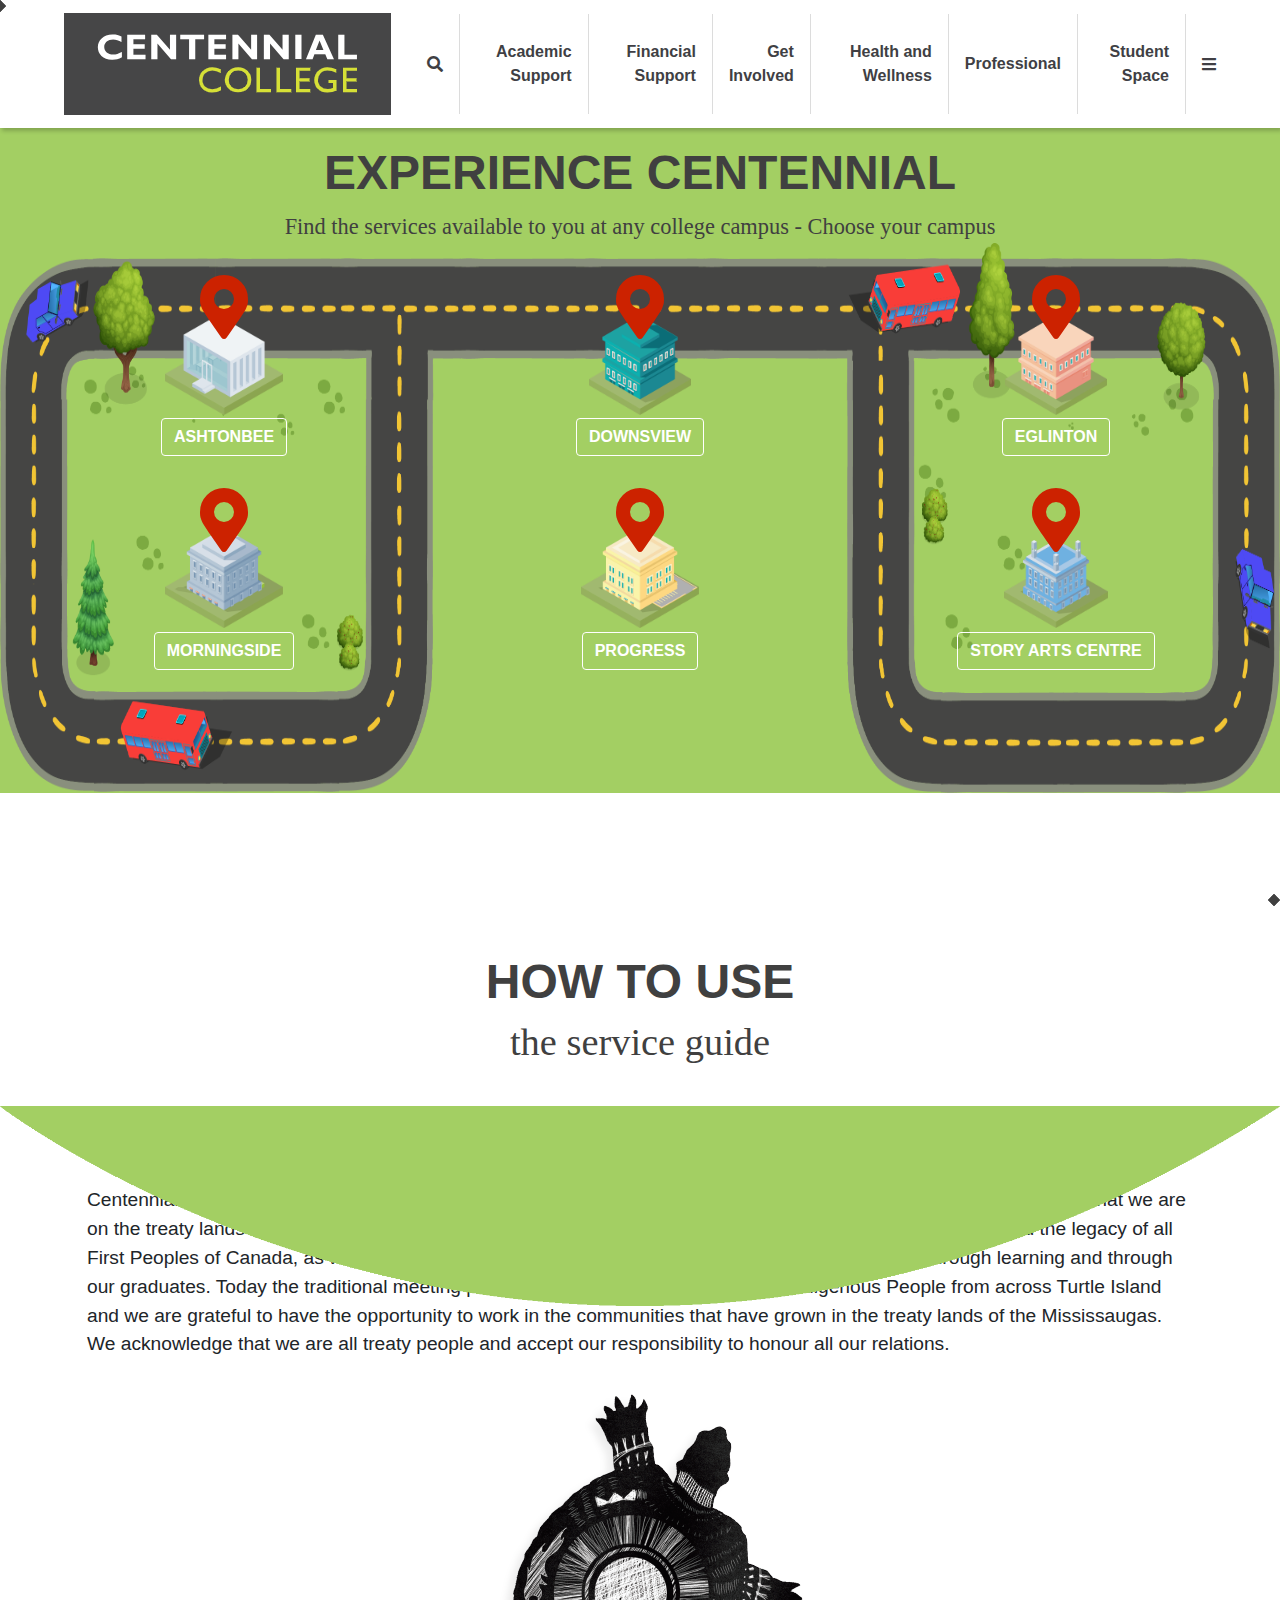
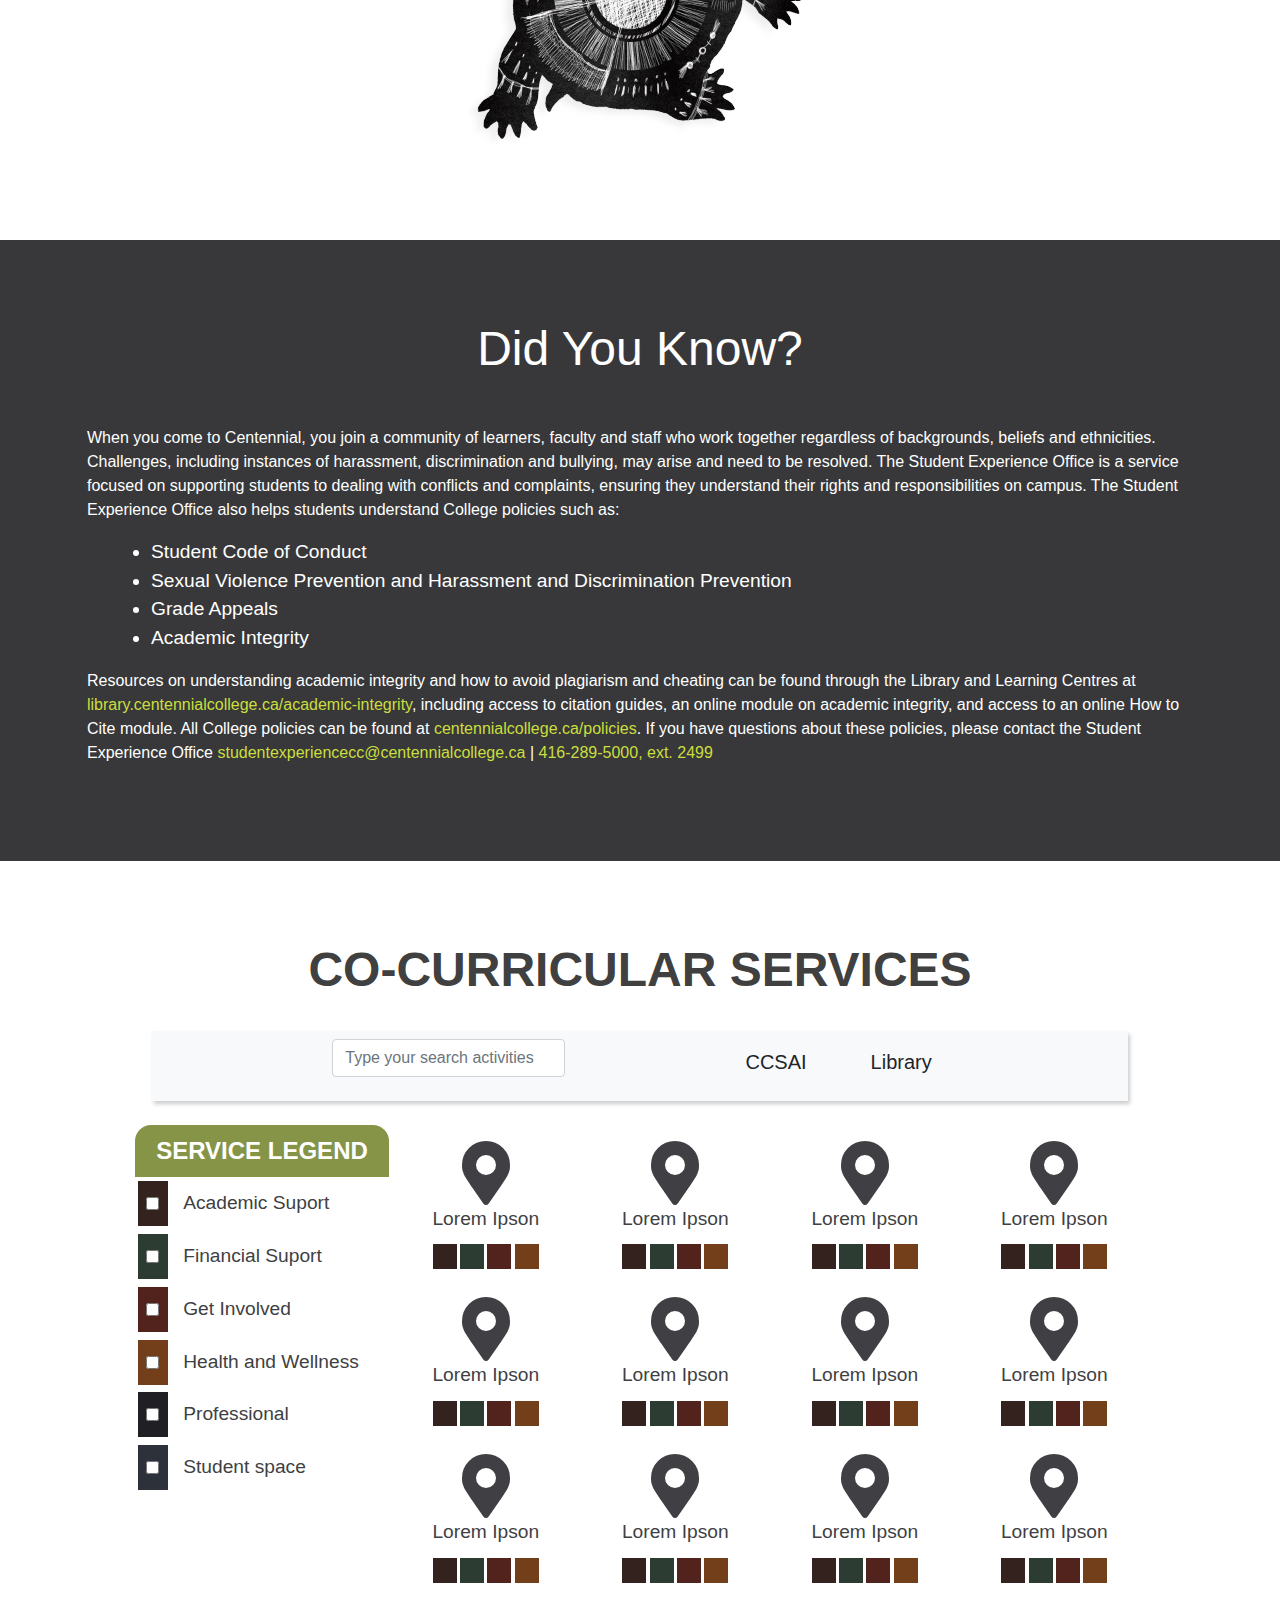
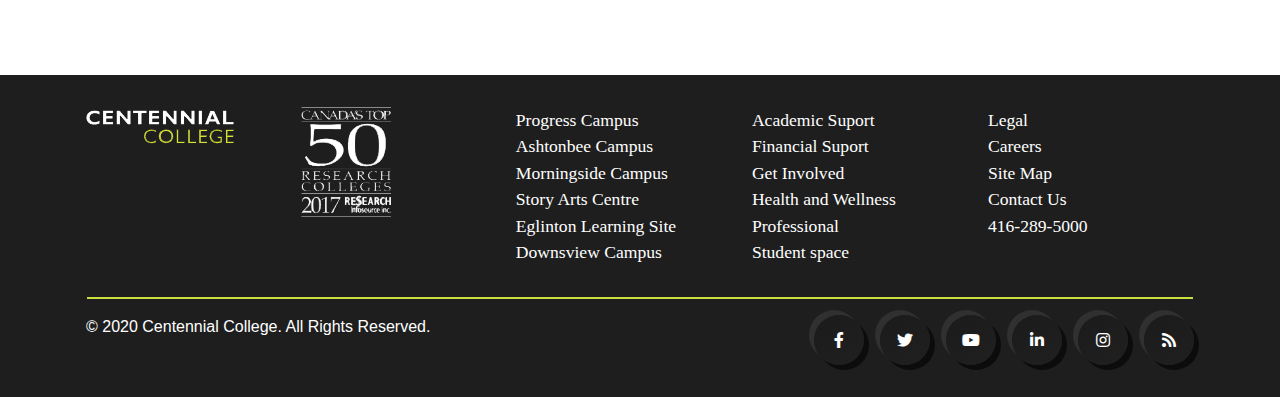
==== commit 66acb299: "pull updates" ====
--- a/index.html
+++ b/index.html
@@ -57,7 +57,7 @@
                         <div class="box c1">
                             <i class="fas fa-map-marker-alt"></i><br />
                             <img src="assets/images/ashtonbee_campus-SM.png" />
-                            <br /><a href="#" class="btn linkCampus">Ashtonbee</a>
+                            <br /><a href="campus.html" class="btn linkCampus">Ashtonbee</a>
                         </div>
                     </div>
 
@@ -65,7 +65,7 @@
                         <div class="box c1">
                             <i class="fas fa-map-marker-alt"></i><br />
                             <img src="assets/images/downsview_campus-SM.png" />
-                            <br /><a href="#" class="btn linkCampus">Downsview</a>
+                            <br /><a href="campus.html" class="btn linkCampus">Downsview</a>
                         </div>
                     </div>
 
@@ -73,7 +73,7 @@
                         <div class="box c1">
                             <i class="fas fa-map-marker-alt"></i><br />
                             <img src="assets/images/eglinton_campus-SM.png" />
-                            <br /><a href="#" class="btn linkCampus">Eglinton</a>
+                            <br /><a href="campus.html" class="btn linkCampus">Eglinton</a>
                         </div>
                     </div>
                 </div>
@@ -82,21 +82,21 @@
                         <div class="box c1">
                             <i class="fas fa-map-marker-alt"></i><br />
                             <img src="assets/images/morningside_campus-SM.png" />
-                            <br /><a href="#" class="btn linkCampus">Morningside</a>
+                            <br /><a href="campus.html" class="btn linkCampus">Morningside</a>
                         </div>
                     </div>
                     <div class="col-xs">
                         <div class="box c1">
                             <i class="fas fa-map-marker-alt"></i><br />
                             <img src="assets/images/progress_campus-SM.png" />
-                            <br /><a href="#" class="btn linkCampus">Progress</a>
+                            <br /><a href="campus.html" class="btn linkCampus">Progress</a>
                         </div>
                     </div>
                     <div class="col-xs">
                         <div class="box c1">
                             <i class="fas fa-map-marker-alt"></i><br />
                             <img src="assets/images/story-arts-centre_campus-SM.png" />
-                            <br /><a href="#" class="btn linkCampus">Story Arts Centre</a>
+                            <br /><a href="campus.html" class="btn linkCampus">Story Arts Centre</a>
                         </div>
                     </div>
                 </div>
@@ -165,419 +165,334 @@
 
 
     <section class="co-curricular">
-      <div class="container cc-services">
-        <div class="title-m2">
-          <h1>CO-CURRICULAR SERVICES</h1>
-        </div>
-        <br>
-        <nav class="navbar navbar-light bg-light justify-content-between">
-            <a class="navbar-brand">What are you looking for?</a>
-                <form class="form-inline" role="form">
-                    <input class="form-control mr-sm-2" type="search" placeholder="Type your search activities" aria-label="Search" id="txt-search" />
-                    <button class="btn btn-outline-secondary my-2 my-sm-0" type="submit">
-                Search
-              </button>
-                </form>
-
+        <div class="container cc-services">
+            <div class="title-m2">
+                <h1>CO-CURRICULAR SERVICES</h1>
+            </div>
+            <br>
+            <nav class="navbar navbar-light bg-light justify-content-between">
+                <div id="header"></div>
+                    <form role="form">
+                        <div class="form-group">
+                            <input type="input" class="form-control input-lg" id="txt-search" placeholder="Type your search activities" />
+                        </div>
+                    </form>
                 <div id="filter-records"></div>
                 <div id="footer"></div>
-
-                </nav>
-                <br>
-                <div class="row">
-                    <div class="col-3">
-                        <div class="row">
-                            <div class="col sl">SERVICE LEGEND</div>
-                        </div>
-                        <div class="row title-service">
-                            <div class="col-1 asc"><input type="checkbox" /></div>
-                            <div class="col as">Academic Suport</div>
-                        </div>
-                        <div class="row title-service">
-                            <div class="col-1 fs"><input type="checkbox" /></div>
-                            <div class="col as">Financial Suport</div>
-                        </div>
-                        <div class="row title-service">
-                            <div class="col-1 gi"><input type="checkbox" /></div>
-                            <div class="col as">Get Involved</div>
-                        </div>
-                        <div class="row title-service">
-                            <div class="col-1 hw"><input type="checkbox" /></div>
-                            <div class="col as">Health and Wellness</div>
-                        </div>
-                        <div class="row title-service">
-                            <div class="col-1 prof"><input type="checkbox" /></div>
-                            <div class="col as">Professional</div>
-                        </div>
-                        <div class="row title-service">
-                            <div class="col-1 ss"><input type="checkbox" /></div>
-                            <div class="col as">Student space</div>
-                        </div>
-                    </div>
-                    <div class="col">
-                        <div class="row ccurricular">
-                            <div class="col">
-                                <i class="fas fa-map-marker-alt"></i><br />
-                                <a href="">Lorem Ipson</a>
-                                <div class="smsquare">
-                                    <span class="s1"></span>
-                                    <span class="s2"></span>
-                                    <span class="s3"></span>
-                                    <span class="s4"></span>
-                                </div>
-                            </div>
-                            <div class="col">
-                                <i class="fas fa-map-marker-alt"></i><br />
-                                <a href="">Lorem Ipson</a>
-                                <div class="smsquare">
-                                    <span class="s1"></span>
-                                    <span class="s2"></span>
-                                    <span class="s3"></span>
-                                    <span class="s4"></span>
-                                </div>
-                            </div>
-                            <div class="col">
-                                <i class="fas fa-map-marker-alt"></i><br />
-                                <a href="">Lorem Ipson</a>
-                                <div class="smsquare">
-                                    <span class="s1"></span>
-                                    <span class="s2"></span>
-                                    <span class="s3"></span>
-                                    <span class="s4"></span>
-                                </div>
-                            </div>
-                            <div class="col">
-                                <i class="fas fa-map-marker-alt"></i><br />
-                                <a href="">Lorem Ipson</a>
-                                <div class="smsquare">
-                                    <span class="s1"></span>
-                                    <span class="s2"></span>
-                                    <span class="s3"></span>
-                                    <span class="s4"></span>
-                                </div>
-                            </div>
-                        </div>
-
-                        <div class="row ccurricular">
-                            <div class="col">
-                                <i class="fas fa-map-marker-alt"></i><br />
-                                <a href="">Lorem Ipson</a>
-                                <div class="smsquare">
-                                    <span class="s1"></span>
-                                    <span class="s2"></span>
-                                    <span class="s3"></span>
-                                    <span class="s4"></span>
-                                </div>
-                            </div>
-                            <div class="col">
-                                <i class="fas fa-map-marker-alt"></i><br />
-                                <a href="">Lorem Ipson</a>
-                                <div class="smsquare">
-                                    <span class="s1"></span>
-                                    <span class="s2"></span>
-                                    <span class="s3"></span>
-                                    <span class="s4"></span>
-                                </div>
-                            </div>
-                            <div class="col">
-                                <i class="fas fa-map-marker-alt"></i><br />
-                                <a href="">Lorem Ipson</a>
-                                <div class="smsquare">
-                                    <span class="s1"></span>
-                                    <span class="s2"></span>
-                                    <span class="s3"></span>
-                                    <span class="s4"></span>
-                                </div>
-                            </div>
-                            <div class="col">
-                                <i class="fas fa-map-marker-alt"></i><br />
-                                <a href="">Lorem Ipson</a>
-                                <div class="smsquare">
-                                    <span class="s1"></span>
-                                    <span class="s2"></span>
-                                    <span class="s3"></span>
-                                    <span class="s4"></span>
-                                </div>
-                            </div>
-                        </div>
-
-                        <div class="row ccurricular">
-                            <div class="col">
-                                <i class="fas fa-map-marker-alt"></i><br />
-                                <a href="">Lorem Ipson</a>
-                                <div class="smsquare">
-                                    <span class="s1"></span>
-                                    <span class="s2"></span>
-                                    <span class="s3"></span>
-                                    <span class="s4"></span>
-                                </div>
-                            </div>
-                            <div class="col">
-                                <i class="fas fa-map-marker-alt"></i><br />
-                                <a href="">Lorem Ipson</a>
-                                <div class="smsquare">
-                                    <span class="s1"></span>
-                                    <span class="s2"></span>
-                                    <span class="s3"></span>
-                                    <span class="s4"></span>
-                                </div>
-                            </div>
-                            <div class="col">
-                                <i class="fas fa-map-marker-alt"></i><br />
-                                <a href="">Lorem Ipson</a>
-                                <div class="smsquare">
-                                    <span class="s1"></span>
-                                    <span class="s2"></span>
-                                    <span class="s3"></span>
-                                    <span class="s4"></span>
-                                </div>
-                            </div>
-                            <div class="col">
-                                <i class="fas fa-map-marker-alt"></i><br />
-                                <a href="">Lorem Ipson</a>
-                                <div class="smsquare">
-                                    <span class="s1"></span>
-                                    <span class="s2"></span>
-                                    <span class="s3"></span>
-                                    <span class="s4"></span>
-                                </div>
-                            </div>
-                        </div>
-
-                        <div class="row ccurricular">
-                            <div class="col">
-                                <i class="fas fa-map-marker-alt"></i><br />
-                                <a href="">Lorem Ipson</a>
-                                <div class="smsquare">
-                                    <span class="s1"></span>
-                                    <span class="s2"></span>
-                                    <span class="s3"></span>
-                                    <span class="s4"></span>
-                                </div>
-                            </div>
-                            <div class="col">
-                                <i class="fas fa-map-marker-alt"></i><br />
-                                <a href="">Lorem Ipson</a>
-                                <div class="smsquare">
-                                    <span class="s1"></span>
-                                    <span class="s2"></span>
-                                    <span class="s3"></span>
-                                    <span class="s4"></span>
-                                </div>
-                            </div>
-                            <div class="col">
-                                <i class="fas fa-map-marker-alt"></i><br />
-                                <a href="">Lorem Ipson</a>
-                                <div class="smsquare">
-                                    <span class="s1"></span>
-                                    <span class="s2"></span>
-                                    <span class="s3"></span>
-                                    <span class="s4"></span>
-                                </div>
-                            </div>
-                            <div class="col">
-                                <i class="fas fa-map-marker-alt"></i><br />
-                                <a href="">Lorem Ipson</a>
-                                <div class="smsquare">
-                                    <span class="s1"></span>
-                                    <span class="s2"></span>
-                                    <span class="s3"></span>
-                                    <span class="s4"></span>
-                                </div>
-                            </div>
-                        </div>
-
-                        <div class="row ccurricular">
-                            <div class="col">
-                                <i class="fas fa-map-marker-alt"></i><br />
-                                <a href="">Lorem Ipson</a>
-                                <div class="smsquare">
-                                    <span class="s1"></span>
-                                    <span class="s2"></span>
-                                    <span class="s3"></span>
-                                    <span class="s4"></span>
-                                </div>
-                            </div>
-                            <div class="col">
-                                <i class="fas fa-map-marker-alt"></i><br />
-                                <a href="">Lorem Ipson</a>
-                                <div class="smsquare">
-                                    <span class="s1"></span>
-                                    <span class="s2"></span>
-                                    <span class="s3"></span>
-                                    <span class="s4"></span>
-                                </div>
-                            </div>
-                            <div class="col">
-                                <i class="fas fa-map-marker-alt"></i><br />
-                                <a href="">Lorem Ipson</a>
-                                <div class="smsquare">
-                                    <span class="s1"></span>
-                                    <span class="s2"></span>
-                                    <span class="s3"></span>
-                                    <span class="s4"></span>
-                                </div>
-                            </div>
-                            <div class="col">
-                                <i class="fas fa-map-marker-alt"></i><br />
-                                <a href="">Lorem Ipson</a>
-                                <div class="smsquare">
-                                    <span class="s1"></span>
-                                    <span class="s2"></span>
-                                    <span class="s3"></span>
-                                    <span class="s4"></span>
-                                </div>
-                            </div>
-                        </div>
-                    </div>
-                </div>
-        </div>
-        </section>
-
-        <section class="footer">
-            <div class="container">
-                <div class="row">
-                    <div class="col"><img src="assets/images/rodape_img.png" /></div>
-                    <div class="col-md-1"></div>
-                    <div class="col">
-                        <ul>
-                            <li><a href="">Progress Campus</a></li>
-                            <li><a href="">Ashtonbee Campus</a></li>
-                            <li><a href="">Morningside Campus</a></li>
-                            <li><a href="">Story Arts Centre</a></li>
-                            <li><a href="">Eglinton Learning Site</a></li>
-                            <li><a href="">Downsview Campus</a></li>
-                        </ul>
-                    </div>
-                    <div class="col">
-                        <ul>
-                            <li><a href="">Academic Suport</a></li>
-                            <li><a href="">Financial Suport</a></li>
-                            <li><a href="">Get Involved</a></li>
-                            <li><a href="">Health and Wellness</a></li>
-                            <li><a href="">Professional</a></li>
-                            <li><a href="">Student space</a></li>
-                        </ul>
-                    </div>
-                    <div class="col">
-                        <ul>
-                            <li><a href="">Legal</a></li>
-                            <li><a href="">Careers</a></li>
-                            <li><a href="">Site Map</a></li>
-                            <li><a href="">Contact Us</a></li>
-                            <li><a href="">416-289-5000</a></li>
-                        </ul>
-                    </div>
-                </div>
-                <hr />
-                <div class="row">
-                    <div class="col">
-                        <p>© 2020 Centennial College. All Rights Reserved.</p>
-                    </div>
-                    <div class="col">
-                        <div class="social-media">
-                            <div class="circle"><i class="fab fa-facebook-f"></i></div>
-                            <div class="circle"><i class="fab fa-twitter"></i></div>
-                            <div class="circle"><i class="fab fa-youtube"></i></div>
-                            <div class="circle"><i class="fab fa-linkedin-in"></i></div>
-                            <div class="circle"><i class="fab fa-instagram"></i></div>
-                            <div class="circle"><i class="fas fa-rss"></i></div>
-                        </div>
-                    </div>
-                </div>
-            </div>
-        </section>
-
-
-        <!--/Functions and scripts/-->
-        <script src="assets/js/bootstrap.min.js"></script>
-        <script src="assets/js/jquery-3.4.1.slim.min.js"></script>
-        <script src="assets/popper.min.js"></script>
-        <script src="assets/js/functions.js"></script>
-
-        <script type="text/javascript">
-            $(document).ready(function() {
-                var data = [{
-                    location_id: "1",
-                    location_name: "CCSAI",
-                    location_type: "Health and Wellness",
-                    location_description: "61",
-                    location_redirecturl: "default_profile.png",
-                    location_filters: ["play", "gym", "lunch"]
-                }, {
-                    location_id: "2",
-                    location_name: "Library",
-                    location_type: "Academic",
-                    location_description: "61",
-                    location_redirecturl: "default_profile.png",
-                    location_filters: ["books", "printing"]
-                }];
-
-                var outputInit = '<div class="row">';
-                var countInit = 1;
+            </nav>
+
+            <br>
+            <div class="row">
+                <div class="col-3">
+                    <div class="row">
+                        <div class="col sl">SERVICE LEGEND</div>
+                    </div>
+                    <div class="row title-service">
+                        <div class="col-1 asc"><input type="checkbox" /></div>
+                        <div class="col as">Academic Suport</div>
+                    </div>
+                    <div class="row title-service">
+                        <div class="col-1 fs"><input type="checkbox" /></div>
+                        <div class="col as">Financial Suport</div>
+                    </div>
+                    <div class="row title-service">
+                        <div class="col-1 gi"><input type="checkbox" /></div>
+                        <div class="col as">Get Involved</div>
+                    </div>
+                    <div class="row title-service">
+                        <div class="col-1 hw"><input type="checkbox" /></div>
+                        <div class="col as">Health and Wellness</div>
+                    </div>
+                    <div class="row title-service">
+                        <div class="col-1 prof"><input type="checkbox" /></div>
+                        <div class="col as">Professional</div>
+                    </div>
+                    <div class="row title-service">
+                        <div class="col-1 ss"><input type="checkbox" /></div>
+                        <div class="col as">Student space</div>
+                    </div>
+                </div>
+
+                <div class="col">
+                    <div class="row ccurricular">
+                        <div class="col">
+                            <i class="fas fa-map-marker-alt"></i><br />
+                            <a href="">Lorem Ipson</a>
+                <div class="smsquare">
+                    <span class="s1"></span>
+                    <span class="s2"></span>
+                    <span class="s3"></span>
+                    <span class="s4"></span>
+                </div>
+        </div>
+
+        <div class="col">
+            <i class="fas fa-map-marker-alt"></i><br />
+            <a href="">Lorem Ipson</a>
+            <div class="smsquare">
+                <span class="s1"></span>
+                <span class="s2"></span>
+                <span class="s3"></span>
+                <span class="s4"></span>
+            </div>
+        </div>
+
+        <div class="col">
+            <i class="fas fa-map-marker-alt"></i><br />
+            <a href="">Lorem Ipson</a>
+            <div class="smsquare">
+                <span class="s1"></span>
+                <span class="s2"></span>
+                <span class="s3"></span>
+                <span class="s4"></span>
+            </div>
+        </div>
+
+        <div class="col">
+            <i class="fas fa-map-marker-alt"></i><br />
+            <a href="">Lorem Ipson</a>
+            <div class="smsquare">
+                <span class="s1"></span>
+                <span class="s2"></span>
+                <span class="s3"></span>
+                <span class="s4"></span>
+            </div>
+        </div>
+    </div>
+
+    <div class="row ccurricular">
+        <div class="col">
+            <i class="fas fa-map-marker-alt"></i><br />
+            <a href="">Lorem Ipson</a>
+            <div class="smsquare">
+                <span class="s1"></span>
+                <span class="s2"></span>
+                <span class="s3"></span>
+                <span class="s4"></span>
+            </div>
+        </div>
+        <div class="col">
+            <i class="fas fa-map-marker-alt"></i><br />
+            <a href="">Lorem Ipson</a>
+            <div class="smsquare">
+                <span class="s1"></span>
+                <span class="s2"></span>
+                <span class="s3"></span>
+                <span class="s4"></span>
+            </div>
+        </div>
+        <div class="col">
+            <i class="fas fa-map-marker-alt"></i><br />
+            <a href="">Lorem Ipson</a>
+            <div class="smsquare">
+                <span class="s1"></span>
+                <span class="s2"></span>
+                <span class="s3"></span>
+                <span class="s4"></span>
+            </div>
+        </div>
+        <div class="col">
+            <i class="fas fa-map-marker-alt"></i><br />
+            <a href="">Lorem Ipson</a>
+            <div class="smsquare">
+                <span class="s1"></span>
+                <span class="s2"></span>
+                <span class="s3"></span>
+                <span class="s4"></span>
+            </div>
+        </div>
+    </div>
+
+    <div class="row ccurricular">
+        <div class="col">
+            <i class="fas fa-map-marker-alt"></i><br />
+            <a href="">Lorem Ipson</a>
+            <div class="smsquare">
+                <span class="s1"></span>
+                <span class="s2"></span>
+                <span class="s3"></span>
+                <span class="s4"></span>
+            </div>
+        </div>
+        <div class="col">
+            <i class="fas fa-map-marker-alt"></i><br />
+            <a href="">Lorem Ipson</a>
+            <div class="smsquare">
+                <span class="s1"></span>
+                <span class="s2"></span>
+                <span class="s3"></span>
+                <span class="s4"></span>
+            </div>
+        </div>
+        <div class="col">
+            <i class="fas fa-map-marker-alt"></i><br />
+            <a href="">Lorem Ipson</a>
+            <div class="smsquare">
+                <span class="s1"></span>
+                <span class="s2"></span>
+                <span class="s3"></span>
+                <span class="s4"></span>
+            </div>
+        </div>
+        <div class="col">
+            <i class="fas fa-map-marker-alt"></i><br />
+            <a href="">Lorem Ipson</a>
+            <div class="smsquare">
+                <span class="s1"></span>
+                <span class="s2"></span>
+                <span class="s3"></span>
+                <span class="s4"></span>
+            </div>
+        </div>
+    </div>
+    </div>
+    </section>
+
+    <section class="footer">
+        <div class="container">
+            <div class="row">
+                <div class="col"><img src="assets/images/rodape_img.png" /></div>
+                <div class="col-md-1"></div>
+                <div class="col">
+                    <ul>
+                        <li><a href="">Progress Campus</a></li>
+                        <li><a href="">Ashtonbee Campus</a></li>
+                        <li><a href="">Morningside Campus</a></li>
+                        <li><a href="">Story Arts Centre</a></li>
+                        <li><a href="">Eglinton Learning Site</a></li>
+                        <li><a href="">Downsview Campus</a></li>
+                    </ul>
+                </div>
+                <div class="col">
+                    <ul>
+                        <li><a href="">Academic Suport</a></li>
+                        <li><a href="">Financial Suport</a></li>
+                        <li><a href="">Get Involved</a></li>
+                        <li><a href="">Health and Wellness</a></li>
+                        <li><a href="">Professional</a></li>
+                        <li><a href="">Student space</a></li>
+                    </ul>
+                </div>
+                <div class="col">
+                    <ul>
+                        <li><a href="">Legal</a></li>
+                        <li><a href="">Careers</a></li>
+                        <li><a href="">Site Map</a></li>
+                        <li><a href="">Contact Us</a></li>
+                        <li><a href="">416-289-5000</a></li>
+                    </ul>
+                </div>
+            </div>
+            <hr />
+            <div class="row">
+                <div class="col">
+                    <p>© 2020 Centennial College. All Rights Reserved.</p>
+                </div>
+                <div class="col">
+                    <div class="social-media">
+                        <div class="circle"><i class="fab fa-facebook-f"></i></div>
+                        <div class="circle"><i class="fab fa-twitter"></i></div>
+                        <div class="circle"><i class="fab fa-youtube"></i></div>
+                        <div class="circle"><i class="fab fa-linkedin-in"></i></div>
+                        <div class="circle"><i class="fab fa-instagram"></i></div>
+                        <div class="circle"><i class="fas fa-rss"></i></div>
+                    </div>
+                </div>
+            </div>
+        </div>
+    </section>
+
+
+    <!--/Functions and scripts/-->
+    <script src="assets/js/bootstrap.min.js"></script>
+    <script src="assets/js/jquery-3.4.1.slim.min.js"></script>
+    <script src="assets/js/jquery.min.js"></script>
+    <script src="assets/popper.min.js"></script>
+    <script src="assets/js/functions.js"></script>
+
+    <script type="text/javascript">
+        $(document).ready(function() {
+            var data = [{
+                location_id: "1",
+                location_name: "CCSAI",
+                location_type: "Health and Wellness",
+                location_description: "61",
+                location_redirecturl: "default_profile.png",
+                location_filters: ["play", "gym", "lunch"]
+            }, {
+                location_id: "2",
+                location_name: "Library",
+                location_type: "Academic",
+                location_description: "61",
+                location_redirecturl: "default_profile.png",
+                location_filters: ["books", "printing"]
+            }];
+
+            var outputInit = '<div class="row">';
+            var countInit = 1;
+            $.each(data, function(key, val) {
+                outputInit += '<div class="col-md-6 well">';
+                outputInit += '<div class="col-md-7">';
+                outputInit += "<h5>" + val.location_name + "</h5>";
+                outputInit += "</div>";
+                outputInit += "</div>";
+                if (countInit % 2 == 0) {
+                    outputInit += '</div><div class="row">';
+                }
+                countInit++;
+            });
+            outputInit += "</div>";
+            $("#filter-records").html(outputInit);
+
+            $("#txt-search").keyup(function() {
+                var searchField = $(this).val();
+                if (searchField === "") {
+                    var outputInit = '<div class="row">';
+                    var countInit = 1;
+
+                    $.each(data, function(key, val) {
+                        outputInit += '<div class="col-md-6 well">';
+                        outputInit += '<div class="col-md-7">';
+                        outputInit += "<h5>" + val.location_name + "</h5>";
+                        outputInit += "</div>";
+                        outputInit += "</div>";
+                        if (countInit % 2 == 0) {
+                            outputInit += '</div><div class="row">';
+                        }
+                        countInit++;
+                    });
+                    outputInit += "</div>";
+                    $("#filter-records").html(outputInit);
+                    return;
+                }
+
+                var regex = new RegExp(searchField, "i");
+                var output = '<div class="row">';
+                var count = 1;
+
+                function checkFilter(val, regex) {
+                    val.location_filters.forEach(element => {
+                        if (element.search(regex) != -1) return 1;
+                    });
+                }
                 $.each(data, function(key, val) {
-                    outputInit += '<div class="col-md-6 well">';
-                    outputInit += '<div class="col-md-7">';
-                    outputInit += "<h5>" + val.location_name + "</h5>";
-                    outputInit += "</div>";
-                    outputInit += "</div>";
-                    if (countInit % 2 == 0) {
-                        outputInit += '</div><div class="row">';
+                    if (val.location_name.search(regex) != -1) {
+                        output += '<div class="col-md-6 well">';
+                        output += '<div class="col-md-7">';
+                        output += "<h5>" + val.location_name + "</h5>";
+                        output += "</div>";
+                        output += "</div>";
+                        if (count % 2 == 0) {
+                            output += '</div><div class="row">';
+                        }
+                        count++;
                     }
-                    countInit++;
                 });
-                outputInit += "</div>";
-                $("#filter-records").html(outputInit);
-
-                $("#txt-search").keyup(function() {
-                    var searchField = $(this).val();
-                    if (searchField === "") {
-                        var outputInit = '<div class="row">';
-                        var countInit = 1;
-
-                        $.each(data, function(key, val) {
-                            outputInit += '<div class="col-md-6 well">';
-                            outputInit += '<div class="col-md-7">';
-                            outputInit += "<h5>" + val.location_name + "</h5>";
-                            outputInit += "</div>";
-                            outputInit += "</div>";
-                            if (countInit % 2 == 0) {
-                                outputInit += '</div><div class="row">';
-                            }
-                            countInit++;
-                        });
-                        outputInit += "</div>";
-                        $("#filter-records").html(outputInit);
-                        return;
-                    }
-
-                    var regex = new RegExp(searchField, "i");
-                    var output = '<div class="row">';
-                    var count = 1;
-
-                    function checkFilter(val, regex) {
-                        val.location_filters.forEach(element => {
-                            if (element.search(regex) != -1) return 1;
-                        });
-                    }
-                    $.each(data, function(key, val) {
-                        if (val.location_name.search(regex) != -1) {
-                            output += '<div class="col-md-6 well">';
-                            output += '<div class="col-md-7">';
-                            output += "<h5>" + val.location_name + "</h5>";
-                            output += "</div>";
-                            output += "</div>";
-                            if (count % 2 == 0) {
-                                output += '</div><div class="row">';
-                            }
-                            count++;
-                        }
-                    });
-                    output += "</div>";
-                    $("#filter-records").html(output);
-                });
+                output += "</div>";
+                $("#filter-records").html(output);
             });
-        </script>
+        });
+    </script>
 
 </body>
 
--- a/style.css
+++ b/style.css
@@ -450,10 +450,19 @@
 }
 
 .downsview-map {
+    display: flex;
+    justify-content: center;
+    align-items: center;
     background: url("../images/downsview_map.png") no-repeat top center;
     background-size: contain;
     width: 100%;
     height: 100vh;
+}
+
+iframe {
+    width: 100%;
+    height: 100%;
+    border: none;
 }
 
 .dv1 {
@@ -469,4 +478,7 @@
     left: 34.5%;
     height: auto;
     text-align: center;
-}+}
+
+
+/*Game screen*/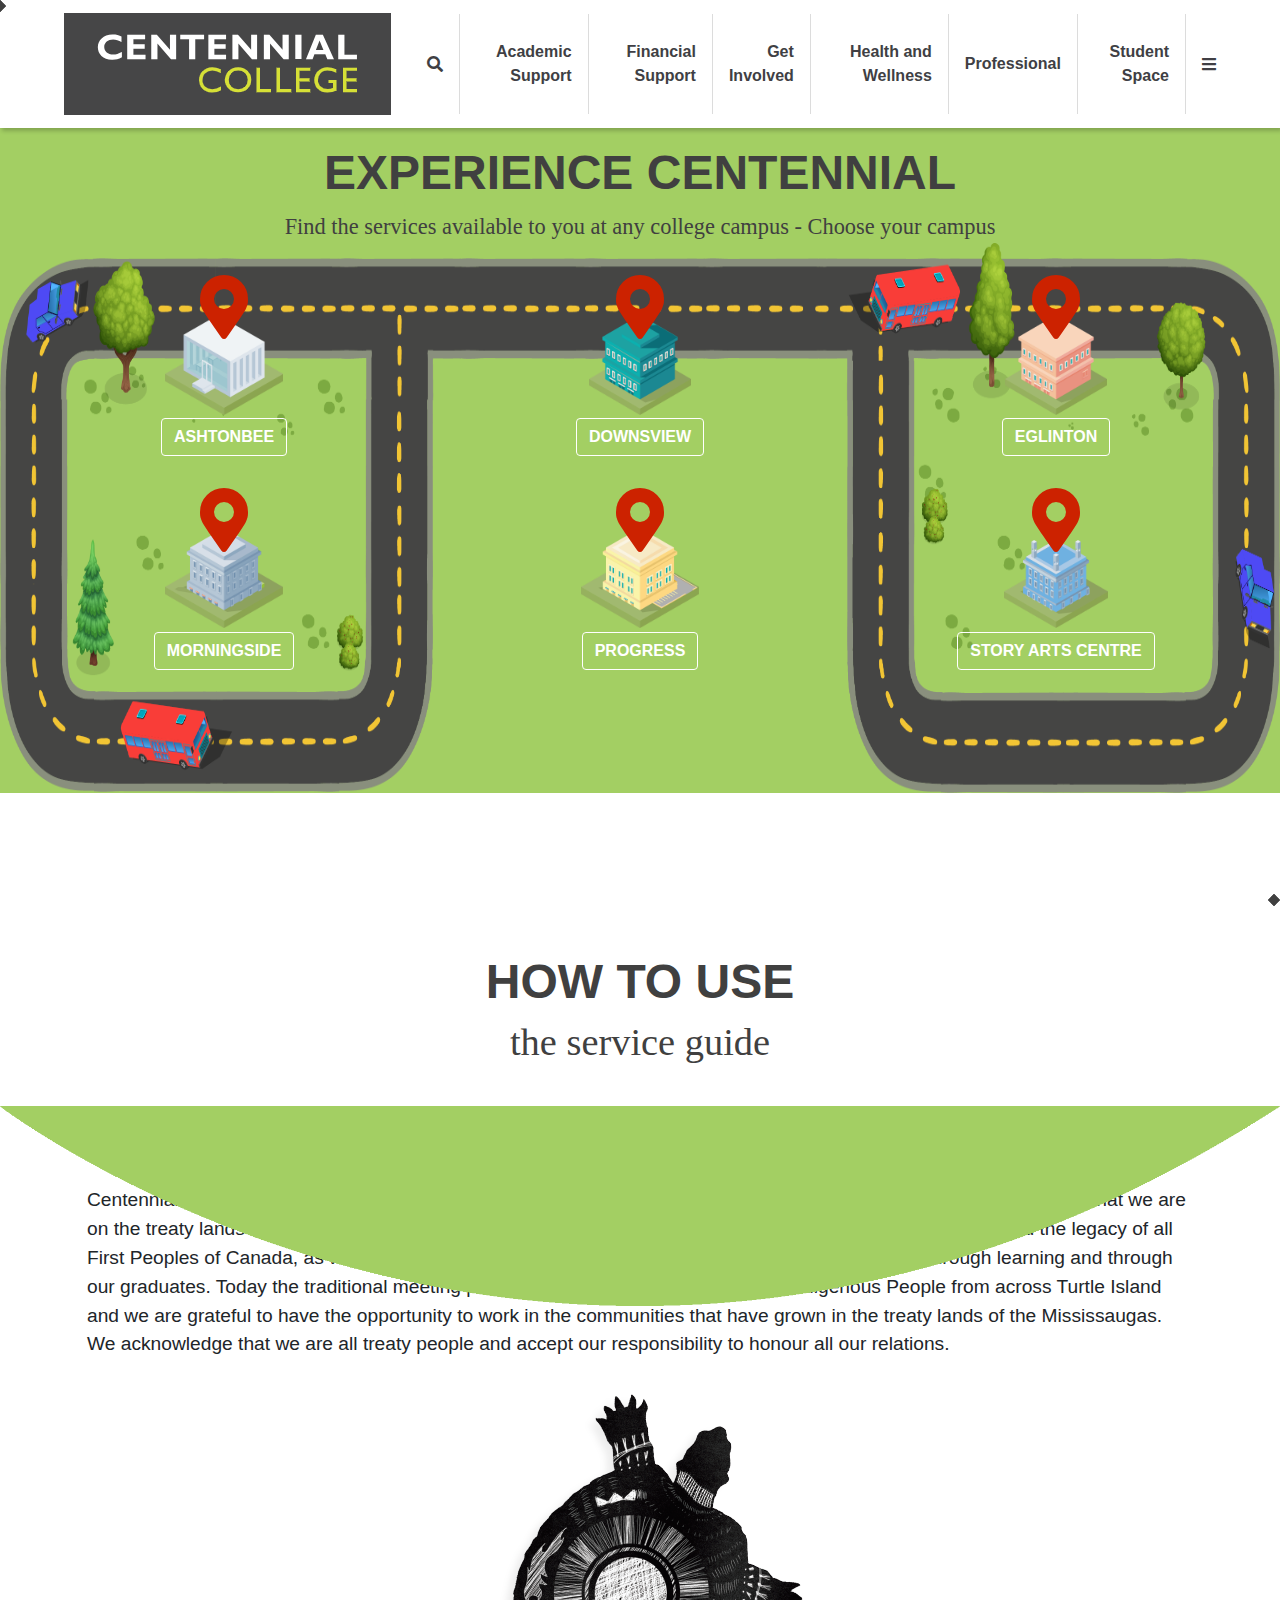
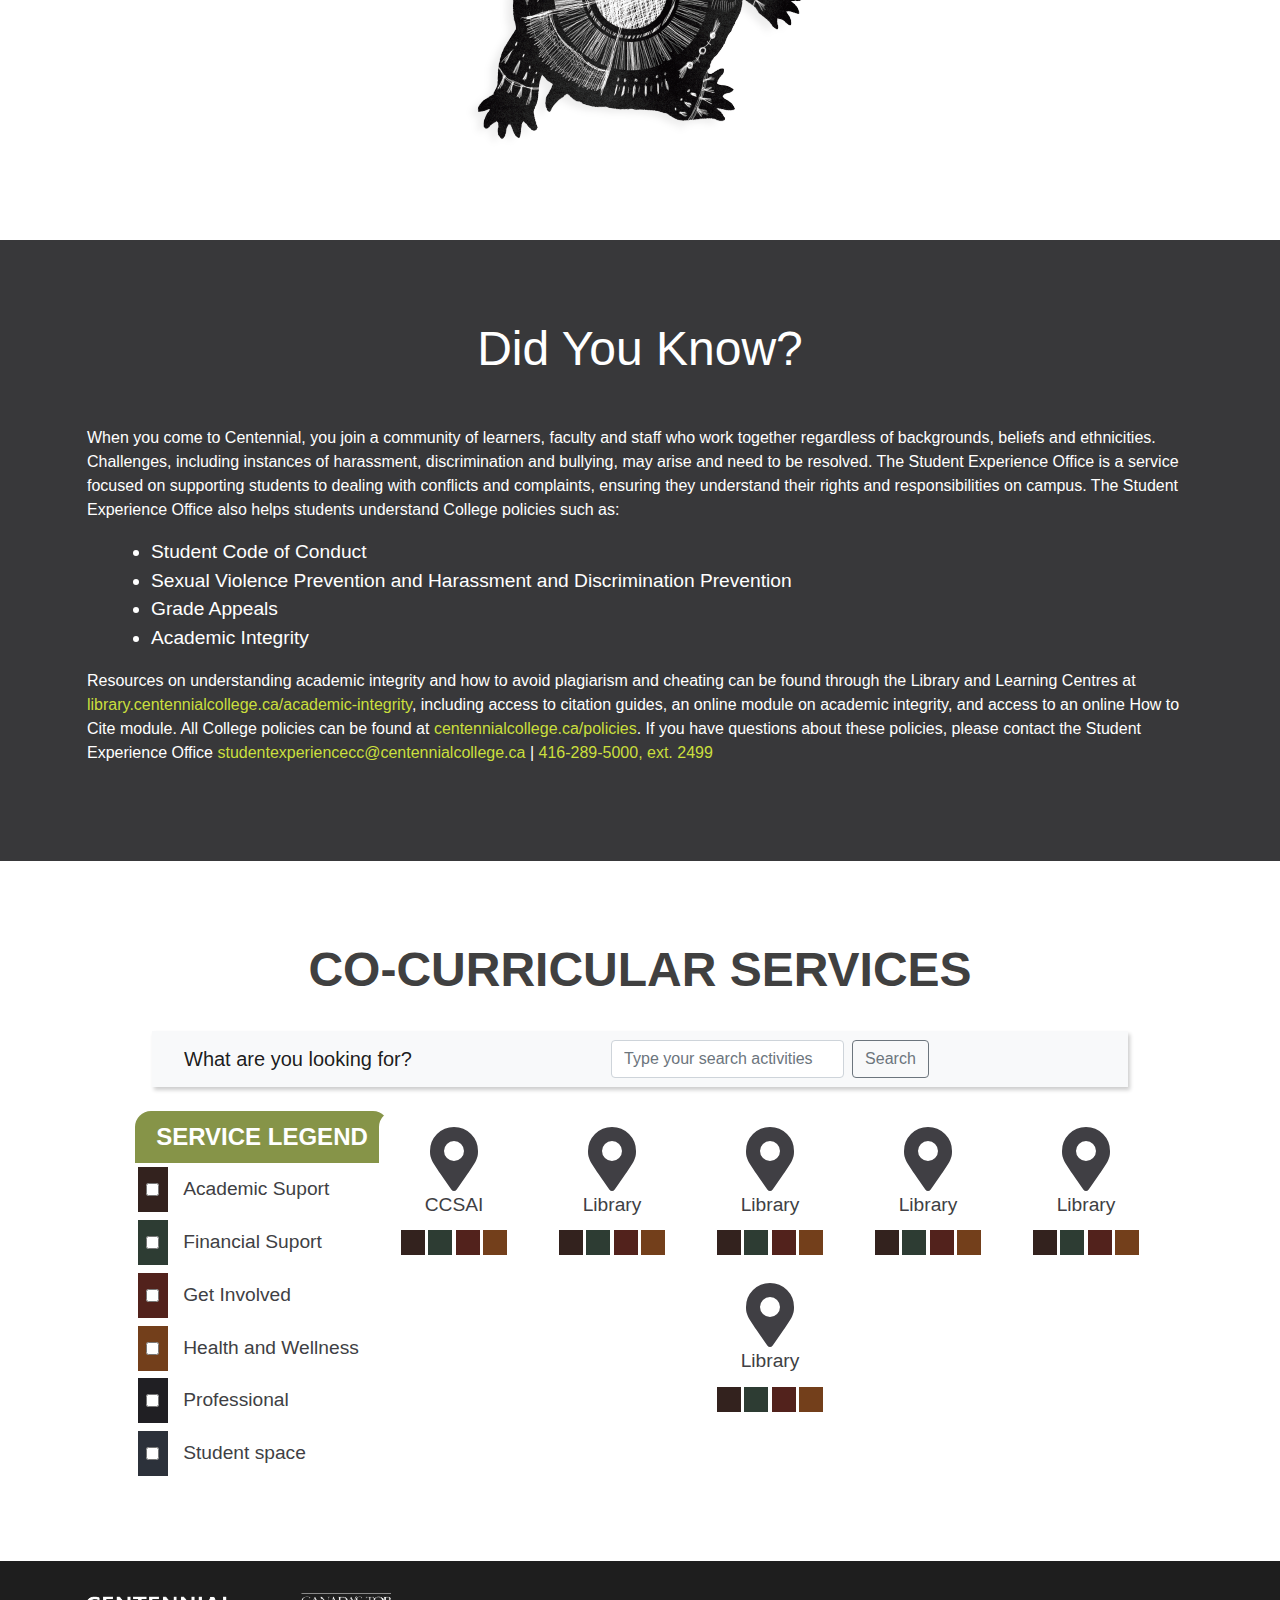
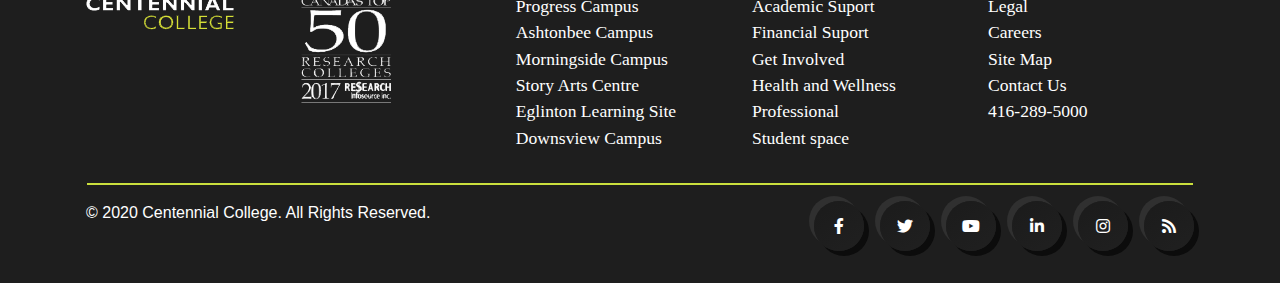
==== commit f7685c25: "added filters" ====
--- a/index.html
+++ b/index.html
@@ -57,7 +57,7 @@
                         <div class="box c1">
                             <i class="fas fa-map-marker-alt"></i><br />
                             <img src="assets/images/ashtonbee_campus-SM.png" />
-                            <br /><a href="campus.html" class="btn linkCampus">Ashtonbee</a>
+                            <br /><a href="#" class="btn linkCampus">Ashtonbee</a>
                         </div>
                     </div>
 
@@ -65,7 +65,7 @@
                         <div class="box c1">
                             <i class="fas fa-map-marker-alt"></i><br />
                             <img src="assets/images/downsview_campus-SM.png" />
-                            <br /><a href="campus.html" class="btn linkCampus">Downsview</a>
+                            <br /><a href="#" class="btn linkCampus">Downsview</a>
                         </div>
                     </div>
 
@@ -73,7 +73,7 @@
                         <div class="box c1">
                             <i class="fas fa-map-marker-alt"></i><br />
                             <img src="assets/images/eglinton_campus-SM.png" />
-                            <br /><a href="campus.html" class="btn linkCampus">Eglinton</a>
+                            <br /><a href="#" class="btn linkCampus">Eglinton</a>
                         </div>
                     </div>
                 </div>
@@ -82,21 +82,21 @@
                         <div class="box c1">
                             <i class="fas fa-map-marker-alt"></i><br />
                             <img src="assets/images/morningside_campus-SM.png" />
-                            <br /><a href="campus.html" class="btn linkCampus">Morningside</a>
+                            <br /><a href="#" class="btn linkCampus">Morningside</a>
                         </div>
                     </div>
                     <div class="col-xs">
                         <div class="box c1">
                             <i class="fas fa-map-marker-alt"></i><br />
                             <img src="assets/images/progress_campus-SM.png" />
-                            <br /><a href="campus.html" class="btn linkCampus">Progress</a>
+                            <br /><a href="#" class="btn linkCampus">Progress</a>
                         </div>
                     </div>
                     <div class="col-xs">
                         <div class="box c1">
                             <i class="fas fa-map-marker-alt"></i><br />
                             <img src="assets/images/story-arts-centre_campus-SM.png" />
-                            <br /><a href="campus.html" class="btn linkCampus">Story Arts Centre</a>
+                            <br /><a href="#" class="btn linkCampus">Story Arts Centre</a>
                         </div>
                     </div>
                 </div>
@@ -165,334 +165,460 @@
 
 
     <section class="co-curricular">
-        <div class="container cc-services">
-            <div class="title-m2">
-                <h1>CO-CURRICULAR SERVICES</h1>
-            </div>
-            <br>
-            <nav class="navbar navbar-light bg-light justify-content-between">
-                <div id="header"></div>
-                    <form role="form">
-                        <div class="form-group">
-                            <input type="input" class="form-control input-lg" id="txt-search" placeholder="Type your search activities" />
-                        </div>
-                    </form>
-                <div id="filter-records"></div>
+      <div class="container cc-services">
+        <div class="title-m2">
+          <h1>CO-CURRICULAR SERVICES</h1>
+        </div>
+        <br>
+        <nav class="navbar navbar-light bg-light justify-content-between">
+            <a class="navbar-brand">What are you looking for?</a>
+                <form class="form-inline" role="form">
+                    <input class="form-control mr-sm-2" type="search" placeholder="Type your search activities" aria-label="Search" id="txt-search" />
+                    <button class="btn btn-outline-secondary my-2 my-sm-0" type="submit">
+                Search
+              </button>
+                </form>
+
+               
                 <div id="footer"></div>
-            </nav>
-
-            <br>
-            <div class="row">
-                <div class="col-3">
-                    <div class="row">
-                        <div class="col sl">SERVICE LEGEND</div>
-                    </div>
-                    <div class="row title-service">
-                        <div class="col-1 asc"><input type="checkbox" /></div>
-                        <div class="col as">Academic Suport</div>
-                    </div>
-                    <div class="row title-service">
-                        <div class="col-1 fs"><input type="checkbox" /></div>
-                        <div class="col as">Financial Suport</div>
-                    </div>
-                    <div class="row title-service">
-                        <div class="col-1 gi"><input type="checkbox" /></div>
-                        <div class="col as">Get Involved</div>
-                    </div>
-                    <div class="row title-service">
-                        <div class="col-1 hw"><input type="checkbox" /></div>
-                        <div class="col as">Health and Wellness</div>
-                    </div>
-                    <div class="row title-service">
-                        <div class="col-1 prof"><input type="checkbox" /></div>
-                        <div class="col as">Professional</div>
-                    </div>
-                    <div class="row title-service">
-                        <div class="col-1 ss"><input type="checkbox" /></div>
-                        <div class="col as">Student space</div>
-                    </div>
-                </div>
-
-                <div class="col">
-                    <div class="row ccurricular">
-                        <div class="col">
-                            <i class="fas fa-map-marker-alt"></i><br />
-                            <a href="">Lorem Ipson</a>
-                <div class="smsquare">
-                    <span class="s1"></span>
-                    <span class="s2"></span>
-                    <span class="s3"></span>
-                    <span class="s4"></span>
+
+                </nav>
+                <br>
+                <div class="row">
+                    <div class="col-3">
+                        <div class="row">
+                            <div class="col sl">SERVICE LEGEND</div>
+                        </div>
+                        <div class="row title-service">
+                            <div class="col-1 asc"><input type="checkbox" /></div>
+                            <div class="col as">Academic Suport</div>
+                        </div>
+                        <div class="row title-service">
+                            <div class="col-1 fs"><input type="checkbox" /></div>
+                            <div class="col as">Financial Suport</div>
+                        </div>
+                        <div class="row title-service">
+                            <div class="col-1 gi"><input type="checkbox" /></div>
+                            <div class="col as">Get Involved</div>
+                        </div>
+                        <div class="row title-service">
+                            <div class="col-1 hw"><input type="checkbox" /></div>
+                            <div class="col as">Health and Wellness</div>
+                        </div>
+                        <div class="row title-service">
+                            <div class="col-1 prof"><input type="checkbox" /></div>
+                            <div class="col as">Professional</div>
+                        </div>
+                        <div class="row title-service">
+                            <div class="col-1 ss"><input type="checkbox" /></div>
+                            <div class="col as">Student space</div>
+                        </div>
+                    </div>
+                    <div class="col">
+                        <div class="row ccurricular">
+                            <!-- <div class="col">
+                                <i class="fas fa-map-marker-alt"></i><br />
+                                <a href="">Lorem Ipson</a>
+                                <div class="smsquare">
+                                    <span class="s1"></span>
+                                    <span class="s2"></span>
+                                    <span class="s3"></span>
+                                    <span class="s4"></span>
+                                </div>
+                            </div>
+                            <div class="col">
+                                <i class="fas fa-map-marker-alt"></i><br />
+                                <a href="">Lorem Ipson</a>
+                                <div class="smsquare">
+                                    <span class="s1"></span>
+                                    <span class="s2"></span>
+                                    <span class="s3"></span>
+                                    <span class="s4"></span>
+                                </div>
+                            </div>
+                            <div class="col">
+                                <i class="fas fa-map-marker-alt"></i><br />
+                                <a href="">Lorem Ipson</a>
+                                <div class="smsquare">
+                                    <span class="s1"></span>
+                                    <span class="s2"></span>
+                                    <span class="s3"></span>
+                                    <span class="s4"></span>
+                                </div>
+                            </div>
+                            <div class="col">
+                                <i class="fas fa-map-marker-alt"></i><br />
+                                <a href="">Lorem Ipson</a>
+                                <div class="smsquare">
+                                    <span class="s1"></span>
+                                    <span class="s2"></span>
+                                    <span class="s3"></span>
+                                    <span class="s4"></span>
+                                </div>
+                            </div> -->
+                            <div class="row ccurricular"  id="filter-records"></div>
+                        </div>
+
+                        <!-- <div class="row ccurricular">
+                            <div class="col">
+                                <i class="fas fa-map-marker-alt"></i><br />
+                                <a href="">Lorem Ipson</a>
+                                <div class="smsquare">
+                                    <span class="s1"></span>
+                                    <span class="s2"></span>
+                                    <span class="s3"></span>
+                                    <span class="s4"></span>
+                                </div>
+                            </div>
+                            <div class="col">
+                                <i class="fas fa-map-marker-alt"></i><br />
+                                <a href="">Lorem Ipson</a>
+                                <div class="smsquare">
+                                    <span class="s1"></span>
+                                    <span class="s2"></span>
+                                    <span class="s3"></span>
+                                    <span class="s4"></span>
+                                </div>
+                            </div>
+                            <div class="col">
+                                <i class="fas fa-map-marker-alt"></i><br />
+                                <a href="">Lorem Ipson</a>
+                                <div class="smsquare">
+                                    <span class="s1"></span>
+                                    <span class="s2"></span>
+                                    <span class="s3"></span>
+                                    <span class="s4"></span>
+                                </div>
+                            </div>
+                            <div class="col">
+                                <i class="fas fa-map-marker-alt"></i><br />
+                                <a href="">Lorem Ipson</a>
+                                <div class="smsquare">
+                                    <span class="s1"></span>
+                                    <span class="s2"></span>
+                                    <span class="s3"></span>
+                                    <span class="s4"></span>
+                                </div>
+                            </div>
+                        </div>
+
+                        <div class="row ccurricular">
+                            <div class="col">
+                                <i class="fas fa-map-marker-alt"></i><br />
+                                <a href="">Lorem Ipson</a>
+                                <div class="smsquare">
+                                    <span class="s1"></span>
+                                    <span class="s2"></span>
+                                    <span class="s3"></span>
+                                    <span class="s4"></span>
+                                </div>
+                            </div>
+                            <div class="col">
+                                <i class="fas fa-map-marker-alt"></i><br />
+                                <a href="">Lorem Ipson</a>
+                                <div class="smsquare">
+                                    <span class="s1"></span>
+                                    <span class="s2"></span>
+                                    <span class="s3"></span>
+                                    <span class="s4"></span>
+                                </div>
+                            </div>
+                            <div class="col">
+                                <i class="fas fa-map-marker-alt"></i><br />
+                                <a href="">Lorem Ipson</a>
+                                <div class="smsquare">
+                                    <span class="s1"></span>
+                                    <span class="s2"></span>
+                                    <span class="s3"></span>
+                                    <span class="s4"></span>
+                                </div>
+                            </div>
+                            <div class="col">
+                                <i class="fas fa-map-marker-alt"></i><br />
+                                <a href="">Lorem Ipson</a>
+                                <div class="smsquare">
+                                    <span class="s1"></span>
+                                    <span class="s2"></span>
+                                    <span class="s3"></span>
+                                    <span class="s4"></span>
+                                </div>
+                            </div>
+                        </div>
+
+                        <div class="row ccurricular">
+                            <div class="col">
+                                <i class="fas fa-map-marker-alt"></i><br />
+                                <a href="">Lorem Ipson</a>
+                                <div class="smsquare">
+                                    <span class="s1"></span>
+                                    <span class="s2"></span>
+                                    <span class="s3"></span>
+                                    <span class="s4"></span>
+                                </div>
+                            </div>
+                            <div class="col">
+                                <i class="fas fa-map-marker-alt"></i><br />
+                                <a href="">Lorem Ipson</a>
+                                <div class="smsquare">
+                                    <span class="s1"></span>
+                                    <span class="s2"></span>
+                                    <span class="s3"></span>
+                                    <span class="s4"></span>
+                                </div>
+                            </div>
+                            <div class="col">
+                                <i class="fas fa-map-marker-alt"></i><br />
+                                <a href="">Lorem Ipson</a>
+                                <div class="smsquare">
+                                    <span class="s1"></span>
+                                    <span class="s2"></span>
+                                    <span class="s3"></span>
+                                    <span class="s4"></span>
+                                </div>
+                            </div>
+                            <div class="col">
+                                <i class="fas fa-map-marker-alt"></i><br />
+                                <a href="">Lorem Ipson</a>
+                                <div class="smsquare">
+                                    <span class="s1"></span>
+                                    <span class="s2"></span>
+                                    <span class="s3"></span>
+                                    <span class="s4"></span>
+                                </div>
+                            </div>
+                        </div>
+
+                        <div class="row ccurricular">
+                            <div class="col">
+                                <i class="fas fa-map-marker-alt"></i><br />
+                                <a href="">Lorem Ipson</a>
+                                <div class="smsquare">
+                                    <span class="s1"></span>
+                                    <span class="s2"></span>
+                                    <span class="s3"></span>
+                                    <span class="s4"></span>
+                                </div>
+                            </div>
+                            <div class="col">
+                                <i class="fas fa-map-marker-alt"></i><br />
+                                <a href="">Lorem Ipson</a>
+                                <div class="smsquare">
+                                    <span class="s1"></span>
+                                    <span class="s2"></span>
+                                    <span class="s3"></span>
+                                    <span class="s4"></span>
+                                </div>
+                            </div>
+                            <div class="col">
+                                <i class="fas fa-map-marker-alt"></i><br />
+                                <a href="">Lorem Ipson</a>
+                                <div class="smsquare">
+                                    <span class="s1"></span>
+                                    <span class="s2"></span>
+                                    <span class="s3"></span>
+                                    <span class="s4"></span>
+                                </div>
+                            </div>
+                            <div class="col">
+                                <i class="fas fa-map-marker-alt"></i><br />
+                                <a href="">Lorem Ipson</a>
+                                <div class="smsquare">
+                                    <span class="s1"></span>
+                                    <span class="s2"></span>
+                                    <span class="s3"></span>
+                                    <span class="s4"></span>
+                                </div>
+                            </div>
+                        </div> -->
+                    </div>
                 </div>
         </div>
-
-        <div class="col">
-            <i class="fas fa-map-marker-alt"></i><br />
-            <a href="">Lorem Ipson</a>
-            <div class="smsquare">
-                <span class="s1"></span>
-                <span class="s2"></span>
-                <span class="s3"></span>
-                <span class="s4"></span>
-            </div>
-        </div>
-
-        <div class="col">
-            <i class="fas fa-map-marker-alt"></i><br />
-            <a href="">Lorem Ipson</a>
-            <div class="smsquare">
-                <span class="s1"></span>
-                <span class="s2"></span>
-                <span class="s3"></span>
-                <span class="s4"></span>
-            </div>
-        </div>
-
-        <div class="col">
-            <i class="fas fa-map-marker-alt"></i><br />
-            <a href="">Lorem Ipson</a>
-            <div class="smsquare">
-                <span class="s1"></span>
-                <span class="s2"></span>
-                <span class="s3"></span>
-                <span class="s4"></span>
-            </div>
-        </div>
-    </div>
-
-    <div class="row ccurricular">
-        <div class="col">
-            <i class="fas fa-map-marker-alt"></i><br />
-            <a href="">Lorem Ipson</a>
-            <div class="smsquare">
-                <span class="s1"></span>
-                <span class="s2"></span>
-                <span class="s3"></span>
-                <span class="s4"></span>
-            </div>
-        </div>
-        <div class="col">
-            <i class="fas fa-map-marker-alt"></i><br />
-            <a href="">Lorem Ipson</a>
-            <div class="smsquare">
-                <span class="s1"></span>
-                <span class="s2"></span>
-                <span class="s3"></span>
-                <span class="s4"></span>
-            </div>
-        </div>
-        <div class="col">
-            <i class="fas fa-map-marker-alt"></i><br />
-            <a href="">Lorem Ipson</a>
-            <div class="smsquare">
-                <span class="s1"></span>
-                <span class="s2"></span>
-                <span class="s3"></span>
-                <span class="s4"></span>
-            </div>
-        </div>
-        <div class="col">
-            <i class="fas fa-map-marker-alt"></i><br />
-            <a href="">Lorem Ipson</a>
-            <div class="smsquare">
-                <span class="s1"></span>
-                <span class="s2"></span>
-                <span class="s3"></span>
-                <span class="s4"></span>
-            </div>
-        </div>
-    </div>
-
-    <div class="row ccurricular">
-        <div class="col">
-            <i class="fas fa-map-marker-alt"></i><br />
-            <a href="">Lorem Ipson</a>
-            <div class="smsquare">
-                <span class="s1"></span>
-                <span class="s2"></span>
-                <span class="s3"></span>
-                <span class="s4"></span>
-            </div>
-        </div>
-        <div class="col">
-            <i class="fas fa-map-marker-alt"></i><br />
-            <a href="">Lorem Ipson</a>
-            <div class="smsquare">
-                <span class="s1"></span>
-                <span class="s2"></span>
-                <span class="s3"></span>
-                <span class="s4"></span>
-            </div>
-        </div>
-        <div class="col">
-            <i class="fas fa-map-marker-alt"></i><br />
-            <a href="">Lorem Ipson</a>
-            <div class="smsquare">
-                <span class="s1"></span>
-                <span class="s2"></span>
-                <span class="s3"></span>
-                <span class="s4"></span>
-            </div>
-        </div>
-        <div class="col">
-            <i class="fas fa-map-marker-alt"></i><br />
-            <a href="">Lorem Ipson</a>
-            <div class="smsquare">
-                <span class="s1"></span>
-                <span class="s2"></span>
-                <span class="s3"></span>
-                <span class="s4"></span>
-            </div>
-        </div>
-    </div>
-    </div>
-    </section>
-
-    <section class="footer">
-        <div class="container">
-            <div class="row">
-                <div class="col"><img src="assets/images/rodape_img.png" /></div>
-                <div class="col-md-1"></div>
-                <div class="col">
-                    <ul>
-                        <li><a href="">Progress Campus</a></li>
-                        <li><a href="">Ashtonbee Campus</a></li>
-                        <li><a href="">Morningside Campus</a></li>
-                        <li><a href="">Story Arts Centre</a></li>
-                        <li><a href="">Eglinton Learning Site</a></li>
-                        <li><a href="">Downsview Campus</a></li>
-                    </ul>
+        </section>
+
+        <section class="footer">
+            <div class="container">
+                <div class="row">
+                    <div class="col"><img src="assets/images/rodape_img.png" /></div>
+                    <div class="col-md-1"></div>
+                    <div class="col">
+                        <ul>
+                            <li><a href="">Progress Campus</a></li>
+                            <li><a href="">Ashtonbee Campus</a></li>
+                            <li><a href="">Morningside Campus</a></li>
+                            <li><a href="">Story Arts Centre</a></li>
+                            <li><a href="">Eglinton Learning Site</a></li>
+                            <li><a href="">Downsview Campus</a></li>
+                        </ul>
+                    </div>
+                    <div class="col">
+                        <ul>
+                            <li><a href="">Academic Suport</a></li>
+                            <li><a href="">Financial Suport</a></li>
+                            <li><a href="">Get Involved</a></li>
+                            <li><a href="">Health and Wellness</a></li>
+                            <li><a href="">Professional</a></li>
+                            <li><a href="">Student space</a></li>
+                        </ul>
+                    </div>
+                    <div class="col">
+                        <ul>
+                            <li><a href="">Legal</a></li>
+                            <li><a href="">Careers</a></li>
+                            <li><a href="">Site Map</a></li>
+                            <li><a href="">Contact Us</a></li>
+                            <li><a href="">416-289-5000</a></li>
+                        </ul>
+                    </div>
                 </div>
-                <div class="col">
-                    <ul>
-                        <li><a href="">Academic Suport</a></li>
-                        <li><a href="">Financial Suport</a></li>
-                        <li><a href="">Get Involved</a></li>
-                        <li><a href="">Health and Wellness</a></li>
-                        <li><a href="">Professional</a></li>
-                        <li><a href="">Student space</a></li>
-                    </ul>
-                </div>
-                <div class="col">
-                    <ul>
-                        <li><a href="">Legal</a></li>
-                        <li><a href="">Careers</a></li>
-                        <li><a href="">Site Map</a></li>
-                        <li><a href="">Contact Us</a></li>
-                        <li><a href="">416-289-5000</a></li>
-                    </ul>
+                <hr />
+                <div class="row">
+                    <div class="col">
+                        <p>© 2020 Centennial College. All Rights Reserved.</p>
+                    </div>
+                    <div class="col">
+                        <div class="social-media">
+                            <div class="circle"><i class="fab fa-facebook-f"></i></div>
+                            <div class="circle"><i class="fab fa-twitter"></i></div>
+                            <div class="circle"><i class="fab fa-youtube"></i></div>
+                            <div class="circle"><i class="fab fa-linkedin-in"></i></div>
+                            <div class="circle"><i class="fab fa-instagram"></i></div>
+                            <div class="circle"><i class="fas fa-rss"></i></div>
+                        </div>
+                    </div>
                 </div>
             </div>
-            <hr />
-            <div class="row">
-                <div class="col">
-                    <p>© 2020 Centennial College. All Rights Reserved.</p>
-                </div>
-                <div class="col">
-                    <div class="social-media">
-                        <div class="circle"><i class="fab fa-facebook-f"></i></div>
-                        <div class="circle"><i class="fab fa-twitter"></i></div>
-                        <div class="circle"><i class="fab fa-youtube"></i></div>
-                        <div class="circle"><i class="fab fa-linkedin-in"></i></div>
-                        <div class="circle"><i class="fab fa-instagram"></i></div>
-                        <div class="circle"><i class="fas fa-rss"></i></div>
-                    </div>
-                </div>
-            </div>
-        </div>
-    </section>
-
-
-    <!--/Functions and scripts/-->
-    <script src="assets/js/bootstrap.min.js"></script>
-    <script src="assets/js/jquery-3.4.1.slim.min.js"></script>
-    <script src="assets/js/jquery.min.js"></script>
-    <script src="assets/popper.min.js"></script>
-    <script src="assets/js/functions.js"></script>
-
-    <script type="text/javascript">
-        $(document).ready(function() {
-            var data = [{
-                location_id: "1",
-                location_name: "CCSAI",
-                location_type: "Health and Wellness",
-                location_description: "61",
-                location_redirecturl: "default_profile.png",
-                location_filters: ["play", "gym", "lunch"]
-            }, {
-                location_id: "2",
-                location_name: "Library",
-                location_type: "Academic",
-                location_description: "61",
-                location_redirecturl: "default_profile.png",
-                location_filters: ["books", "printing"]
-            }];
-
-            var outputInit = '<div class="row">';
-            var countInit = 1;
-            $.each(data, function(key, val) {
-                outputInit += '<div class="col-md-6 well">';
-                outputInit += '<div class="col-md-7">';
-                outputInit += "<h5>" + val.location_name + "</h5>";
+        </section>
+
+
+        <!--/Functions and scripts/-->
+        <script src="assets/js/bootstrap.min.js"></script>
+        <script src="assets/js/jquery-3.4.1.slim.min.js"></script>
+        <script src="assets/popper.min.js"></script>
+        <script src="assets/js/functions.js"></script>
+
+        <script type="text/javascript">
+            $(document).ready(function() {
+                var data = [{
+                    location_id: "1",
+                    location_name: "CCSAI",
+                    location_type: "Health and Wellness",
+                    location_description: "61",
+                    location_redirecturl: "default_profile.png",
+                    location_filters: ["play", "gym", "lunch"]
+                }, {
+                    location_id: "2",
+                    location_name: "Library",
+                    location_type: "Academic",
+                    location_description: "61",
+                    location_redirecturl: "default_profile.png",
+                    location_filters: ["books", "printing"]
+                }, {
+                        location_id: "2",
+                        location_name: "Library",
+                        location_type: "Academic",
+                        location_description: "61",
+                        location_redirecturl: "default_profile.png",
+                        location_filters: ["books", "printing"]
+                    },
+                    {
+                        location_id: "2",
+                        location_name: "Library",
+                        location_type: "Academic",
+                        location_description: "61",
+                        location_redirecturl: "default_profile.png",
+                        location_filters: ["books", "printing"]
+                    },
+                    {
+                        location_id: "2",
+                        location_name: "Library",
+                        location_type: "Academic",
+                        location_description: "61",
+                        location_redirecturl: "default_profile.png",
+                        location_filters: ["books", "printing"]
+                    },
+                    {
+                        location_id: "2",
+                        location_name: "Library",
+                        location_type: "Academic",
+                        location_description: "61",
+                        location_redirecturl: "default_profile.png",
+                        location_filters: ["books", "printing"]
+                    }];
+
+                var outputInit = '';
+                var countInit = 1;
+                $.each(data, function(key, val) {
+                 // outputInit += '<div class="row ccurricular">';
+                    outputInit += '<div class="col">';
+                    outputInit += '<i class="fas fa-map-marker-alt"></i><br />';
+                    outputInit += '<a href="">' + val.location_name + "</a>";
+                    outputInit +=
+                        '<div class="smsquare"><span class="s1"></span><span class="s2"></span><span class="s3"></span><span class="s4"></span></div>';
+                    outputInit += "</div>";
+                 //   outputInit += "</div>";
+                    // if (countInit % 2 == 0) {
+                    //     outputInit += '</div><div class="row">';
+                    // }
+                    countInit++;
+                });
                 outputInit += "</div>";
-                outputInit += "</div>";
-                if (countInit % 2 == 0) {
-                    outputInit += '</div><div class="row">';
-                }
-                countInit++;
+                $("#filter-records").html(outputInit);
+
+                $("#txt-search").keyup(function() {
+                    var searchField = $(this).val();
+                    if (searchField === "") {
+                        var outputInit = '<div class="row">';
+                        var countInit = 1;
+
+                        $.each(data, function(key, val) {
+                         //  outputInit += '<div class="row ccurricular">';
+                            outputInit += '<div class="col">';
+                            outputInit += '<i class="fas fa-map-marker-alt"></i><br />';
+                            outputInit += '<a href="">' + val.location_name + "</a>";
+                            outputInit +=
+                                '<div class="smsquare"><span class="s1"></span><span class="s2"></span><span class="s3"></span><span class="s4"></span></div>';
+                            outputInit += "</div>";
+                         //   outputInit += "</div>";
+                            if (countInit % 2 == 0) {
+                                outputInit += '</div><div class="row">';
+                            }
+                            countInit++;
+                        });
+                        outputInit += "</div>";
+                        $("#filter-records").html(outputInit);
+                        return;
+                    }
+
+                    var regex = new RegExp(searchField, "i");
+                    var output = '<div class="row">';
+                    var count = 1;
+
+                    function checkFilter(val, regex) {
+                        val.location_filters.forEach(element => {
+                            if (element.search(regex) != -1) return 1;
+                        });
+                    }
+                    $.each(data, function(key, val) {
+                        if (val.location_name.search(regex) != -1) {
+                           //output += '<div class="row ccurricular">';
+                            output += '<div class="col">';
+                            output += '<i class="fas fa-map-marker-alt"></i><br />';
+                            output += '<a href="">' + val.location_name + "</a>";
+                            output +=
+                                '<div class="smsquare"><span class="s1"></span><span class="s2"></span><span class="s3"></span><span class="s4"></span></div>';
+                            output += "</div>";
+                           // output += "</div>";
+                            if (count % 2 == 0) {
+                                output += '</div><div class="row">';
+                            }
+                            count++;
+                        }
+                    });
+                    output += "</div>";
+                    $("#filter-records").html(output);
+                });
             });
-            outputInit += "</div>";
-            $("#filter-records").html(outputInit);
-
-            $("#txt-search").keyup(function() {
-                var searchField = $(this).val();
-                if (searchField === "") {
-                    var outputInit = '<div class="row">';
-                    var countInit = 1;
-
-                    $.each(data, function(key, val) {
-                        outputInit += '<div class="col-md-6 well">';
-                        outputInit += '<div class="col-md-7">';
-                        outputInit += "<h5>" + val.location_name + "</h5>";
-                        outputInit += "</div>";
-                        outputInit += "</div>";
-                        if (countInit % 2 == 0) {
-                            outputInit += '</div><div class="row">';
-                        }
-                        countInit++;
-                    });
-                    outputInit += "</div>";
-                    $("#filter-records").html(outputInit);
-                    return;
-                }
-
-                var regex = new RegExp(searchField, "i");
-                var output = '<div class="row">';
-                var count = 1;
-
-                function checkFilter(val, regex) {
-                    val.location_filters.forEach(element => {
-                        if (element.search(regex) != -1) return 1;
-                    });
-                }
-                $.each(data, function(key, val) {
-                    if (val.location_name.search(regex) != -1) {
-                        output += '<div class="col-md-6 well">';
-                        output += '<div class="col-md-7">';
-                        output += "<h5>" + val.location_name + "</h5>";
-                        output += "</div>";
-                        output += "</div>";
-                        if (count % 2 == 0) {
-                            output += '</div><div class="row">';
-                        }
-                        count++;
-                    }
-                });
-                output += "</div>";
-                $("#filter-records").html(output);
-            });
-        });
-    </script>
+        </script>
 
 </body>
 
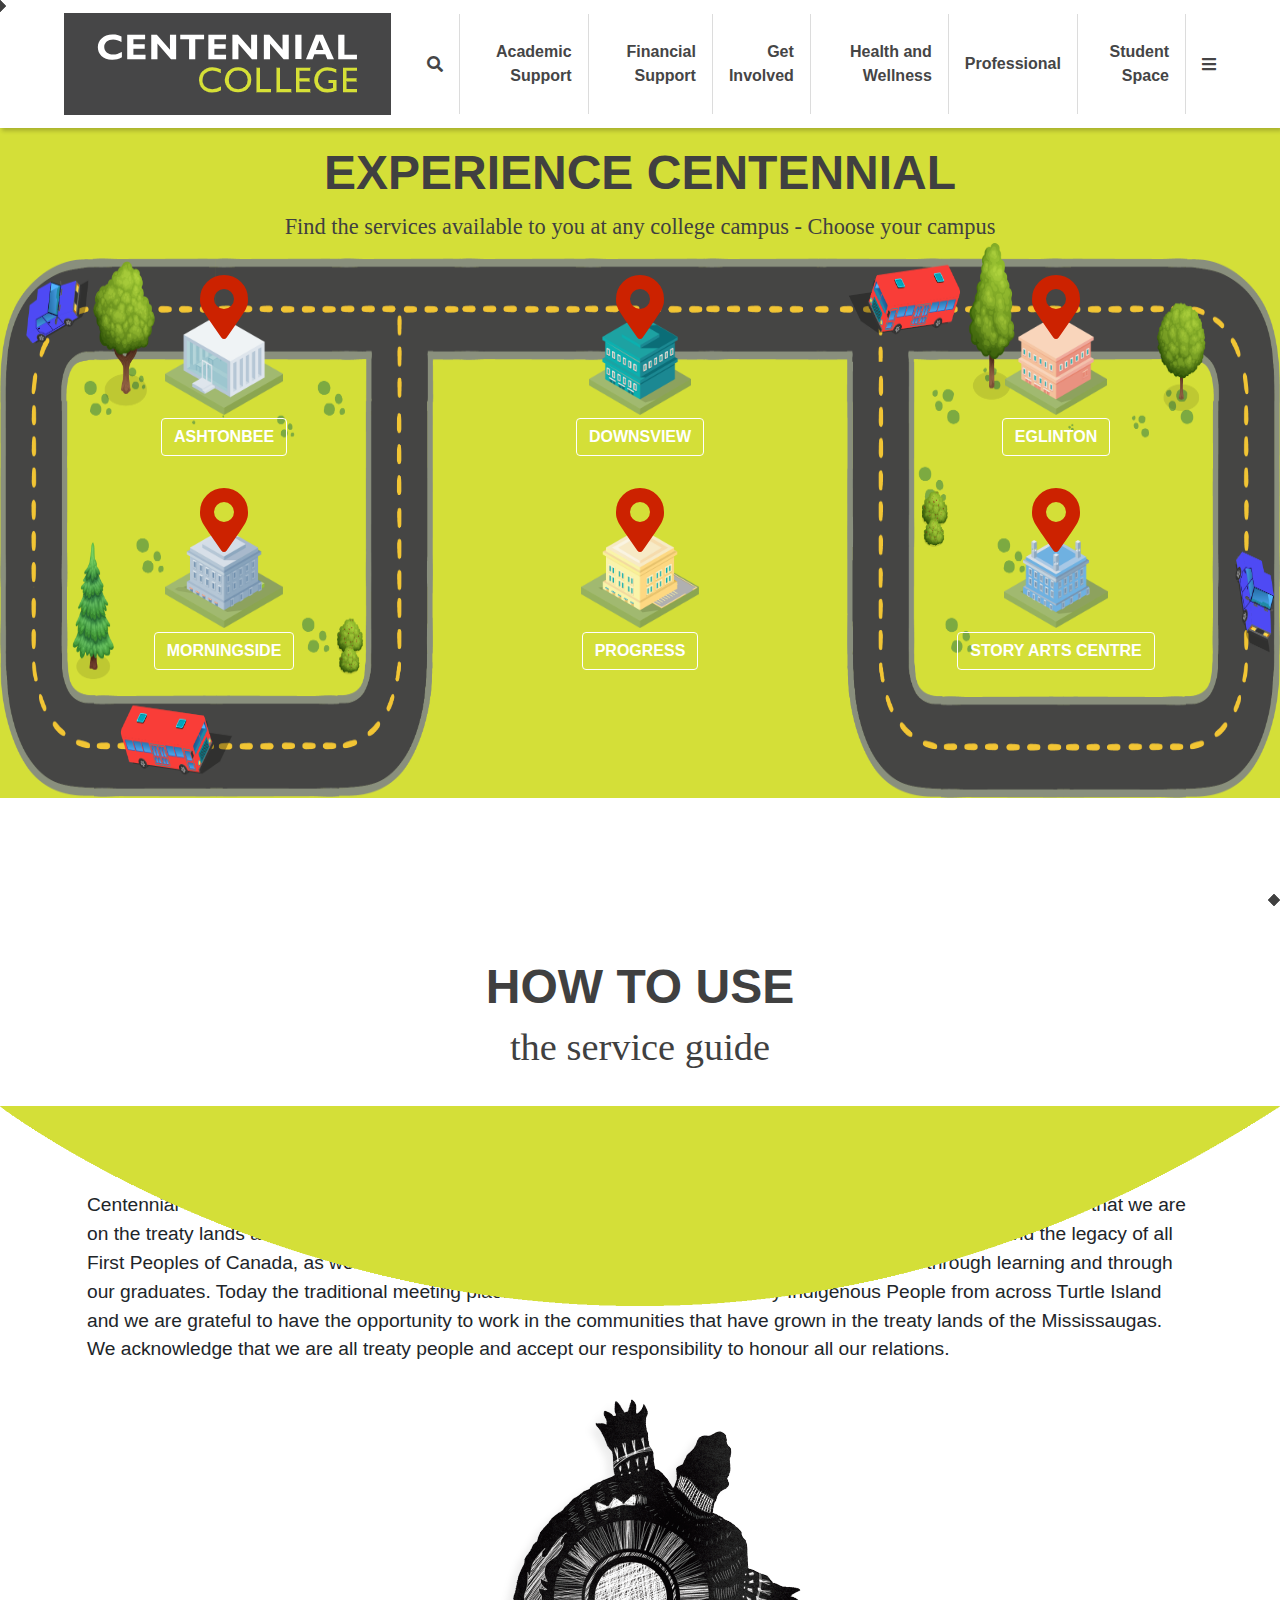
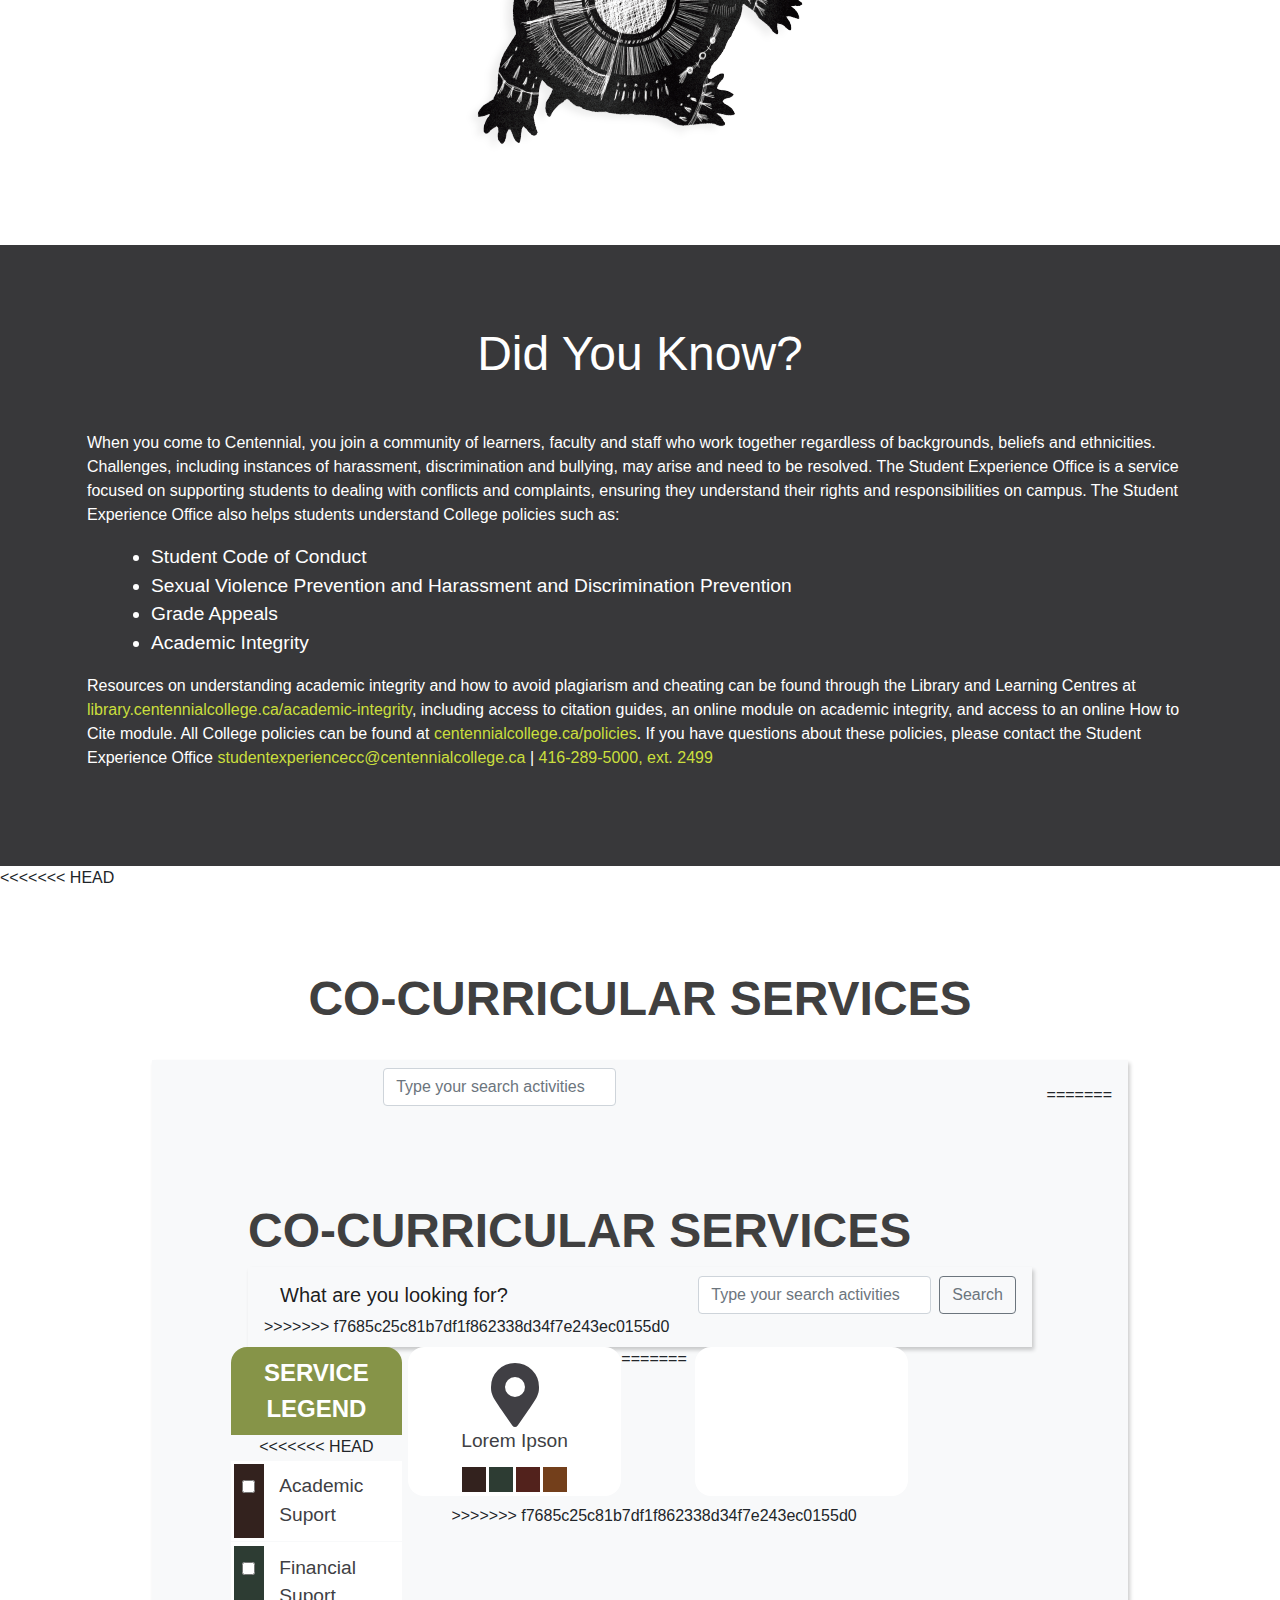
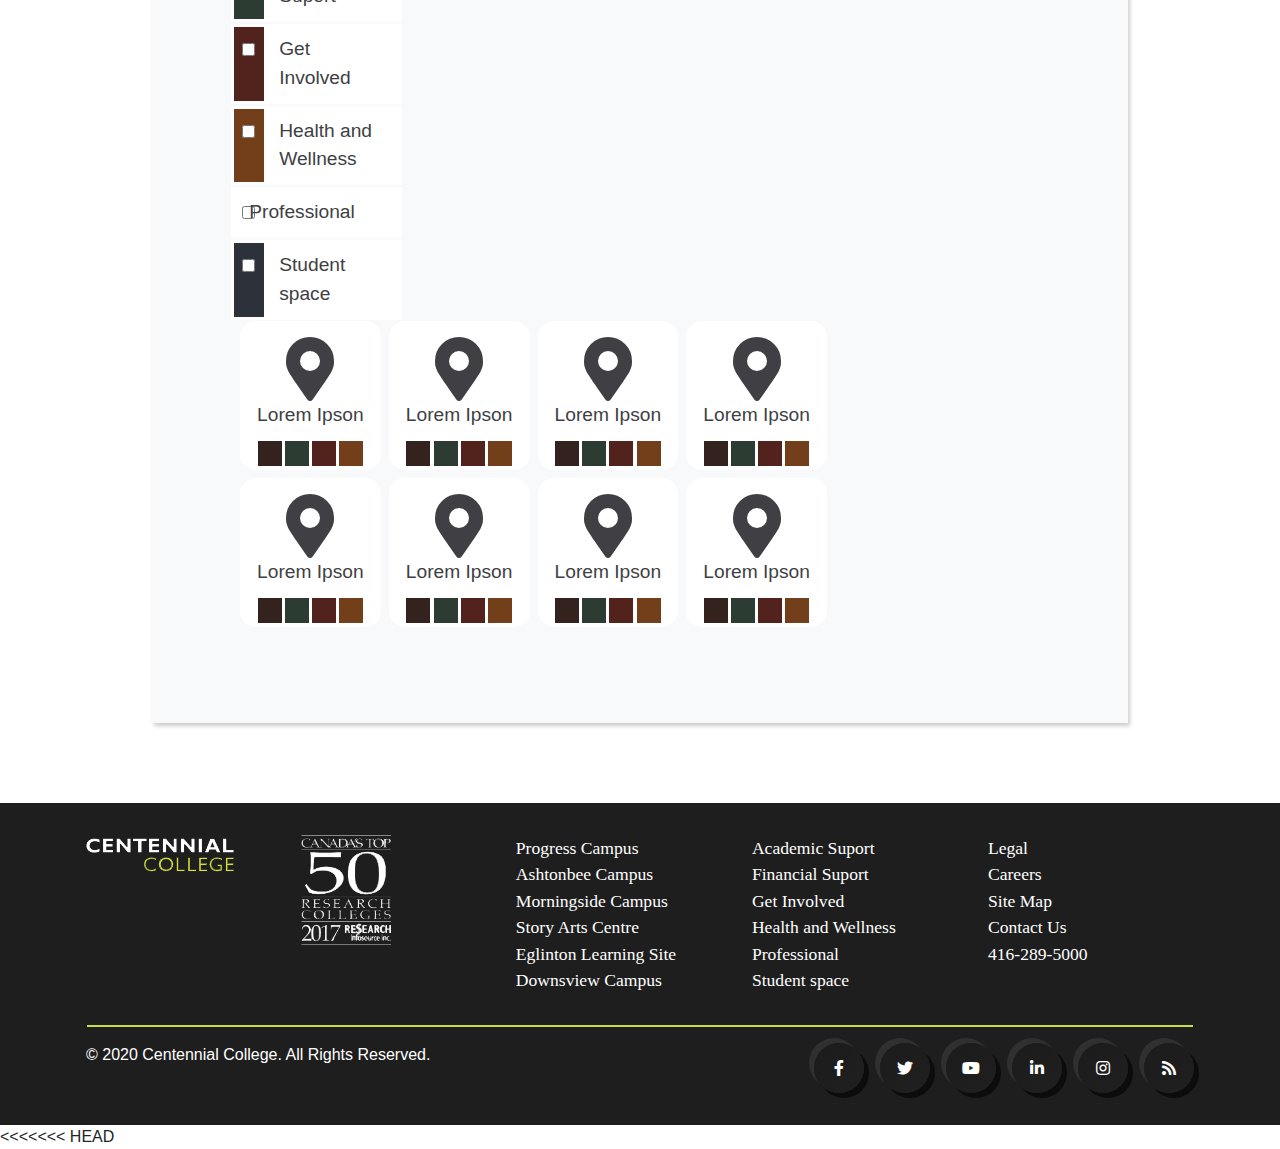
==== commit 2ee679eb: "Merge branch 'raj_frontend' of https://github.com/rjlucky247s/DesignJamCenteniialCollege2020" ====
--- a/index.html
+++ b/index.html
@@ -57,7 +57,7 @@
                         <div class="box c1">
                             <i class="fas fa-map-marker-alt"></i><br />
                             <img src="assets/images/ashtonbee_campus-SM.png" />
-                            <br /><a href="#" class="btn linkCampus">Ashtonbee</a>
+                            <br /><a href="campus.html" class="btn linkCampus">Ashtonbee</a>
                         </div>
                     </div>
 
@@ -65,7 +65,7 @@
                         <div class="box c1">
                             <i class="fas fa-map-marker-alt"></i><br />
                             <img src="assets/images/downsview_campus-SM.png" />
-                            <br /><a href="#" class="btn linkCampus">Downsview</a>
+                            <br /><a href="campus.html" class="btn linkCampus">Downsview</a>
                         </div>
                     </div>
 
@@ -73,7 +73,7 @@
                         <div class="box c1">
                             <i class="fas fa-map-marker-alt"></i><br />
                             <img src="assets/images/eglinton_campus-SM.png" />
-                            <br /><a href="#" class="btn linkCampus">Eglinton</a>
+                            <br /><a href="campus.html" class="btn linkCampus">Eglinton</a>
                         </div>
                     </div>
                 </div>
@@ -82,21 +82,21 @@
                         <div class="box c1">
                             <i class="fas fa-map-marker-alt"></i><br />
                             <img src="assets/images/morningside_campus-SM.png" />
-                            <br /><a href="#" class="btn linkCampus">Morningside</a>
+                            <br /><a href="campus.html" class="btn linkCampus">Morningside</a>
                         </div>
                     </div>
                     <div class="col-xs">
                         <div class="box c1">
                             <i class="fas fa-map-marker-alt"></i><br />
                             <img src="assets/images/progress_campus-SM.png" />
-                            <br /><a href="#" class="btn linkCampus">Progress</a>
+                            <br /><a href="campus.html" class="btn linkCampus">Progress</a>
                         </div>
                     </div>
                     <div class="col-xs">
                         <div class="box c1">
                             <i class="fas fa-map-marker-alt"></i><br />
                             <img src="assets/images/story-arts-centre_campus-SM.png" />
-                            <br /><a href="#" class="btn linkCampus">Story Arts Centre</a>
+                            <br /><a href="campus.html" class="btn linkCampus">Story Arts Centre</a>
                         </div>
                     </div>
                 </div>
@@ -165,6 +165,21 @@
 
 
     <section class="co-curricular">
+<<<<<<< HEAD
+        <div class="container cc-services">
+            <div class="title-m2">
+                <h1>CO-CURRICULAR SERVICES</h1>
+            </div>
+            <br>
+            <nav class="navbar navbar-light bg-light justify-content-between">
+                <div id="header"></div>
+                    <form role="form">
+                        <div class="form-group">
+                            <input type="input" class="form-control input-lg" id="txt-search" placeholder="Type your search activities" />
+                        </div>
+                    </form>
+                <div id="filter-records"></div>
+=======
       <div class="container cc-services">
         <div class="title-m2">
           <h1>CO-CURRICULAR SERVICES</h1>
@@ -179,216 +194,179 @@
               </button>
                 </form>
 
-               
+
+                >>>>>>> f7685c25c81b7df1f862338d34f7e243ec0155d0
                 <div id="footer"></div>
-
                 </nav>
+
                 <br>
                 <div class="row">
                     <div class="col-3">
                         <div class="row">
                             <div class="col sl">SERVICE LEGEND</div>
                         </div>
-                        <div class="row title-service">
+                        <<<<<<< HEAD <div class="row title-service">
                             <div class="col-1 asc"><input type="checkbox" /></div>
                             <div class="col as">Academic Suport</div>
-                        </div>
-                        <div class="row title-service">
-                            <div class="col-1 fs"><input type="checkbox" /></div>
-                            <div class="col as">Financial Suport</div>
-                        </div>
-                        <div class="row title-service">
-                            <div class="col-1 gi"><input type="checkbox" /></div>
-                            <div class="col as">Get Involved</div>
-                        </div>
-                        <div class="row title-service">
-                            <div class="col-1 hw"><input type="checkbox" /></div>
-                            <div class="col as">Health and Wellness</div>
-                        </div>
-                        <div class="row title-service">
-                            <div class="col-1 prof"><input type="checkbox" /></div>
-                            <div class="col as">Professional</div>
-                        </div>
-                        <div class="row title-service">
-                            <div class="col-1 ss"><input type="checkbox" /></div>
-                            <div class="col as">Student space</div>
-                        </div>
-                    </div>
-                    <div class="col">
+                    </div>
+                    <div class="row title-service">
+                        <div class="col-1 fs"><input type="checkbox" /></div>
+                        <div class="col as">Financial Suport</div>
+                    </div>
+                    <div class="row title-service">
+                        <div class="col-1 gi"><input type="checkbox" /></div>
+                        <div class="col as">Get Involved</div>
+                    </div>
+                    <div class="row title-service">
+                        <div class="col-1 hw"><input type="checkbox" /></div>
+                        <div class="col as">Health and Wellness</div>
+                    </div>
+                    <div class="row title-service">
+                        <div class="col-1 prof"><input type="checkbox" /></div>
+                        <div class="col as">Professional</div>
+                    </div>
+                    <div class="row title-service">
+                        <div class="col-1 ss"><input type="checkbox" /></div>
+                        <div class="col as">Student space</div>
+                    </div>
+                </div>
+
+                <div class="col">
+                    <div class="row ccurricular">
+                        <div class="col">
+                            <i class="fas fa-map-marker-alt"></i><br />
+                            <a href="">Lorem Ipson</a>
+                            <div class="smsquare">
+                                <span class="s1"></span>
+                                <span class="s2"></span>
+                                <span class="s3"></span>
+                                <span class="s4"></span>
+                            </div>
+                        </div>
+                        =======
+                        <div class="col">
+                            <div class="row ccurricular">
+                                <!-- <div class="col">
+                                <i class="fas fa-map-marker-alt"></i><br />
+                                <a href="">Lorem Ipson</a>
+                                <div class="smsquare">
+                                    <span class="s1"></span>
+                                    <span class="s2"></span>
+                                    <span class="s3"></span>
+                                    <span class="s4"></span>
+                                </div>
+                            </div>
+                            <div class="col">
+                                <i class="fas fa-map-marker-alt"></i><br />
+                                <a href="">Lorem Ipson</a>
+                                <div class="smsquare">
+                                    <span class="s1"></span>
+                                    <span class="s2"></span>
+                                    <span class="s3"></span>
+                                    <span class="s4"></span>
+                                </div>
+                            </div>
+                            <div class="col">
+                                <i class="fas fa-map-marker-alt"></i><br />
+                                <a href="">Lorem Ipson</a>
+                                <div class="smsquare">
+                                    <span class="s1"></span>
+                                    <span class="s2"></span>
+                                    <span class="s3"></span>
+                                    <span class="s4"></span>
+                                </div>
+                            </div>
+                            <div class="col">
+                                <i class="fas fa-map-marker-alt"></i><br />
+                                <a href="">Lorem Ipson</a>
+                                <div class="smsquare">
+                                    <span class="s1"></span>
+                                    <span class="s2"></span>
+                                    <span class="s3"></span>
+                                    <span class="s4"></span>
+                                </div>
+                            </div> -->
+                                <div class="row ccurricular" id="filter-records"></div>
+                            </div>
+
+                            <!-- <div class="row ccurricular">
+                            <div class="col">
+                                <i class="fas fa-map-marker-alt"></i><br />
+                                <a href="">Lorem Ipson</a>
+                                <div class="smsquare">
+                                    <span class="s1"></span>
+                                    <span class="s2"></span>
+                                    <span class="s3"></span>
+                                    <span class="s4"></span>
+                                </div>
+                            </div>
+                            <div class="col">
+                                <i class="fas fa-map-marker-alt"></i><br />
+                                <a href="">Lorem Ipson</a>
+                                <div class="smsquare">
+                                    <span class="s1"></span>
+                                    <span class="s2"></span>
+                                    <span class="s3"></span>
+                                    <span class="s4"></span>
+                                </div>
+                            </div>
+                            <div class="col">
+                                <i class="fas fa-map-marker-alt"></i><br />
+                                <a href="">Lorem Ipson</a>
+                                <div class="smsquare">
+                                    <span class="s1"></span>
+                                    <span class="s2"></span>
+                                    <span class="s3"></span>
+                                    <span class="s4"></span>
+                                </div>
+                            </div>
+                            <div class="col">
+                                <i class="fas fa-map-marker-alt"></i><br />
+                                <a href="">Lorem Ipson</a>
+                                <div class="smsquare">
+                                    <span class="s1"></span>
+                                    <span class="s2"></span>
+                                    <span class="s3"></span>
+                                    <span class="s4"></span>
+                                </div>
+                            </div>
+                        </div>
+>>>>>>> f7685c25c81b7df1f862338d34f7e243ec0155d0
+
+        <div class="col">
+            <i class="fas fa-map-marker-alt"></i><br />
+            <a href="">Lorem Ipson</a>
+            <div class="smsquare">
+                <span class="s1"></span>
+                <span class="s2"></span>
+                <span class="s3"></span>
+                <span class="s4"></span>
+            </div>
+        </div>
+
+        <div class="col">
+            <i class="fas fa-map-marker-alt"></i><br />
+            <a href="">Lorem Ipson</a>
+            <div class="smsquare">
+                <span class="s1"></span>
+                <span class="s2"></span>
+                <span class="s3"></span>
+                <span class="s4"></span>
+            </div>
+        </div>
+
+<<<<<<< HEAD
+        <div class="col">
+            <i class="fas fa-map-marker-alt"></i><br />
+            <a href="">Lorem Ipson</a>
+            <div class="smsquare">
+                <span class="s1"></span>
+                <span class="s2"></span>
+                <span class="s3"></span>
+                <span class="s4"></span>
+            </div>
+=======
                         <div class="row ccurricular">
-                            <!-- <div class="col">
-                                <i class="fas fa-map-marker-alt"></i><br />
-                                <a href="">Lorem Ipson</a>
-                                <div class="smsquare">
-                                    <span class="s1"></span>
-                                    <span class="s2"></span>
-                                    <span class="s3"></span>
-                                    <span class="s4"></span>
-                                </div>
-                            </div>
-                            <div class="col">
-                                <i class="fas fa-map-marker-alt"></i><br />
-                                <a href="">Lorem Ipson</a>
-                                <div class="smsquare">
-                                    <span class="s1"></span>
-                                    <span class="s2"></span>
-                                    <span class="s3"></span>
-                                    <span class="s4"></span>
-                                </div>
-                            </div>
-                            <div class="col">
-                                <i class="fas fa-map-marker-alt"></i><br />
-                                <a href="">Lorem Ipson</a>
-                                <div class="smsquare">
-                                    <span class="s1"></span>
-                                    <span class="s2"></span>
-                                    <span class="s3"></span>
-                                    <span class="s4"></span>
-                                </div>
-                            </div>
-                            <div class="col">
-                                <i class="fas fa-map-marker-alt"></i><br />
-                                <a href="">Lorem Ipson</a>
-                                <div class="smsquare">
-                                    <span class="s1"></span>
-                                    <span class="s2"></span>
-                                    <span class="s3"></span>
-                                    <span class="s4"></span>
-                                </div>
-                            </div> -->
-                            <div class="row ccurricular"  id="filter-records"></div>
-                        </div>
-
-                        <!-- <div class="row ccurricular">
-                            <div class="col">
-                                <i class="fas fa-map-marker-alt"></i><br />
-                                <a href="">Lorem Ipson</a>
-                                <div class="smsquare">
-                                    <span class="s1"></span>
-                                    <span class="s2"></span>
-                                    <span class="s3"></span>
-                                    <span class="s4"></span>
-                                </div>
-                            </div>
-                            <div class="col">
-                                <i class="fas fa-map-marker-alt"></i><br />
-                                <a href="">Lorem Ipson</a>
-                                <div class="smsquare">
-                                    <span class="s1"></span>
-                                    <span class="s2"></span>
-                                    <span class="s3"></span>
-                                    <span class="s4"></span>
-                                </div>
-                            </div>
-                            <div class="col">
-                                <i class="fas fa-map-marker-alt"></i><br />
-                                <a href="">Lorem Ipson</a>
-                                <div class="smsquare">
-                                    <span class="s1"></span>
-                                    <span class="s2"></span>
-                                    <span class="s3"></span>
-                                    <span class="s4"></span>
-                                </div>
-                            </div>
-                            <div class="col">
-                                <i class="fas fa-map-marker-alt"></i><br />
-                                <a href="">Lorem Ipson</a>
-                                <div class="smsquare">
-                                    <span class="s1"></span>
-                                    <span class="s2"></span>
-                                    <span class="s3"></span>
-                                    <span class="s4"></span>
-                                </div>
-                            </div>
-                        </div>
-
-                        <div class="row ccurricular">
-                            <div class="col">
-                                <i class="fas fa-map-marker-alt"></i><br />
-                                <a href="">Lorem Ipson</a>
-                                <div class="smsquare">
-                                    <span class="s1"></span>
-                                    <span class="s2"></span>
-                                    <span class="s3"></span>
-                                    <span class="s4"></span>
-                                </div>
-                            </div>
-                            <div class="col">
-                                <i class="fas fa-map-marker-alt"></i><br />
-                                <a href="">Lorem Ipson</a>
-                                <div class="smsquare">
-                                    <span class="s1"></span>
-                                    <span class="s2"></span>
-                                    <span class="s3"></span>
-                                    <span class="s4"></span>
-                                </div>
-                            </div>
-                            <div class="col">
-                                <i class="fas fa-map-marker-alt"></i><br />
-                                <a href="">Lorem Ipson</a>
-                                <div class="smsquare">
-                                    <span class="s1"></span>
-                                    <span class="s2"></span>
-                                    <span class="s3"></span>
-                                    <span class="s4"></span>
-                                </div>
-                            </div>
-                            <div class="col">
-                                <i class="fas fa-map-marker-alt"></i><br />
-                                <a href="">Lorem Ipson</a>
-                                <div class="smsquare">
-                                    <span class="s1"></span>
-                                    <span class="s2"></span>
-                                    <span class="s3"></span>
-                                    <span class="s4"></span>
-                                </div>
-                            </div>
-                        </div>
-
-                        <div class="row ccurricular">
-                            <div class="col">
-                                <i class="fas fa-map-marker-alt"></i><br />
-                                <a href="">Lorem Ipson</a>
-                                <div class="smsquare">
-                                    <span class="s1"></span>
-                                    <span class="s2"></span>
-                                    <span class="s3"></span>
-                                    <span class="s4"></span>
-                                </div>
-                            </div>
-                            <div class="col">
-                                <i class="fas fa-map-marker-alt"></i><br />
-                                <a href="">Lorem Ipson</a>
-                                <div class="smsquare">
-                                    <span class="s1"></span>
-                                    <span class="s2"></span>
-                                    <span class="s3"></span>
-                                    <span class="s4"></span>
-                                </div>
-                            </div>
-                            <div class="col">
-                                <i class="fas fa-map-marker-alt"></i><br />
-                                <a href="">Lorem Ipson</a>
-                                <div class="smsquare">
-                                    <span class="s1"></span>
-                                    <span class="s2"></span>
-                                    <span class="s3"></span>
-                                    <span class="s4"></span>
-                                </div>
-                            </div>
-                            <div class="col">
-                                <i class="fas fa-map-marker-alt"></i><br />
-                                <a href="">Lorem Ipson</a>
-                                <div class="smsquare">
-                                    <span class="s1"></span>
-                                    <span class="s2"></span>
-                                    <span class="s3"></span>
-                                    <span class="s4"></span>
-                                </div>
-                            </div>
-                        </div>
-
-                        <div class="row ccurricular">
                             <div class="col">
                                 <i class="fas fa-map-marker-alt"></i><br />
                                 <a href="">Lorem Ipson</a>
@@ -430,195 +408,331 @@
                                 </div>
                             </div>
                         </div> -->
-                    </div>
-                </div>
-        </div>
-        </section>
-
-        <section class="footer">
-            <div class="container">
-                <div class="row">
-                    <div class="col"><img src="assets/images/rodape_img.png" /></div>
-                    <div class="col-md-1"></div>
-                    <div class="col">
-                        <ul>
-                            <li><a href="">Progress Campus</a></li>
-                            <li><a href="">Ashtonbee Campus</a></li>
-                            <li><a href="">Morningside Campus</a></li>
-                            <li><a href="">Story Arts Centre</a></li>
-                            <li><a href="">Eglinton Learning Site</a></li>
-                            <li><a href="">Downsview Campus</a></li>
-                        </ul>
-                    </div>
-                    <div class="col">
-                        <ul>
-                            <li><a href="">Academic Suport</a></li>
-                            <li><a href="">Financial Suport</a></li>
-                            <li><a href="">Get Involved</a></li>
-                            <li><a href="">Health and Wellness</a></li>
-                            <li><a href="">Professional</a></li>
-                            <li><a href="">Student space</a></li>
-                        </ul>
-                    </div>
-                    <div class="col">
-                        <ul>
-                            <li><a href="">Legal</a></li>
-                            <li><a href="">Careers</a></li>
-                            <li><a href="">Site Map</a></li>
-                            <li><a href="">Contact Us</a></li>
-                            <li><a href="">416-289-5000</a></li>
-                        </ul>
-                    </div>
-                </div>
-                <hr />
-                <div class="row">
-                    <div class="col">
-                        <p>© 2020 Centennial College. All Rights Reserved.</p>
-                    </div>
-                    <div class="col">
-                        <div class="social-media">
-                            <div class="circle"><i class="fab fa-facebook-f"></i></div>
-                            <div class="circle"><i class="fab fa-twitter"></i></div>
-                            <div class="circle"><i class="fab fa-youtube"></i></div>
-                            <div class="circle"><i class="fab fa-linkedin-in"></i></div>
-                            <div class="circle"><i class="fab fa-instagram"></i></div>
-                            <div class="circle"><i class="fas fa-rss"></i></div>
-                        </div>
-                    </div>
-                </div>
-            </div>
-        </section>
-
-
-        <!--/Functions and scripts/-->
-        <script src="assets/js/bootstrap.min.js"></script>
-        <script src="assets/js/jquery-3.4.1.slim.min.js"></script>
-        <script src="assets/popper.min.js"></script>
-        <script src="assets/js/functions.js"></script>
-
-        <script type="text/javascript">
-            $(document).ready(function() {
-                var data = [{
-                    location_id: "1",
-                    location_name: "CCSAI",
-                    location_type: "Health and Wellness",
-                    location_description: "61",
-                    location_redirecturl: "default_profile.png",
-                    location_filters: ["play", "gym", "lunch"]
-                }, {
-                    location_id: "2",
-                    location_name: "Library",
-                    location_type: "Academic",
-                    location_description: "61",
-                    location_redirecturl: "default_profile.png",
-                    location_filters: ["books", "printing"]
-                }, {
-                        location_id: "2",
-                        location_name: "Library",
-                        location_type: "Academic",
-                        location_description: "61",
-                        location_redirecturl: "default_profile.png",
-                        location_filters: ["books", "printing"]
-                    },
-                    {
-                        location_id: "2",
-                        location_name: "Library",
-                        location_type: "Academic",
-                        location_description: "61",
-                        location_redirecturl: "default_profile.png",
-                        location_filters: ["books", "printing"]
-                    },
-                    {
-                        location_id: "2",
-                        location_name: "Library",
-                        location_type: "Academic",
-                        location_description: "61",
-                        location_redirecturl: "default_profile.png",
-                        location_filters: ["books", "printing"]
-                    },
-                    {
-                        location_id: "2",
-                        location_name: "Library",
-                        location_type: "Academic",
-                        location_description: "61",
-                        location_redirecturl: "default_profile.png",
-                        location_filters: ["books", "printing"]
-                    }];
-
-                var outputInit = '';
-                var countInit = 1;
-                $.each(data, function(key, val) {
-                 // outputInit += '<div class="row ccurricular">';
-                    outputInit += '<div class="col">';
-                    outputInit += '<i class="fas fa-map-marker-alt"></i><br />';
-                    outputInit += '<a href="">' + val.location_name + "</a>";
-                    outputInit +=
-                        '<div class="smsquare"><span class="s1"></span><span class="s2"></span><span class="s3"></span><span class="s4"></span></div>';
-                    outputInit += "</div>";
-                 //   outputInit += "</div>";
-                    // if (countInit % 2 == 0) {
-                    //     outputInit += '</div><div class="row">';
-                    // }
-                    countInit++;
-                });
-                outputInit += "</div>";
-                $("#filter-records").html(outputInit);
-
-                $("#txt-search").keyup(function() {
-                    var searchField = $(this).val();
-                    if (searchField === "") {
-                        var outputInit = '<div class="row">';
+                        </div>
+                    </div>
+                    >>>>>>> f7685c25c81b7df1f862338d34f7e243ec0155d0
+                </div>
+        </div>
+
+        <div class="row ccurricular">
+            <div class="col">
+                <i class="fas fa-map-marker-alt"></i><br />
+                <a href="">Lorem Ipson</a>
+                <div class="smsquare">
+                    <span class="s1"></span>
+                    <span class="s2"></span>
+                    <span class="s3"></span>
+                    <span class="s4"></span>
+                </div>
+            </div>
+            <div class="col">
+                <i class="fas fa-map-marker-alt"></i><br />
+                <a href="">Lorem Ipson</a>
+                <div class="smsquare">
+                    <span class="s1"></span>
+                    <span class="s2"></span>
+                    <span class="s3"></span>
+                    <span class="s4"></span>
+                </div>
+            </div>
+            <div class="col">
+                <i class="fas fa-map-marker-alt"></i><br />
+                <a href="">Lorem Ipson</a>
+                <div class="smsquare">
+                    <span class="s1"></span>
+                    <span class="s2"></span>
+                    <span class="s3"></span>
+                    <span class="s4"></span>
+                </div>
+            </div>
+            <div class="col">
+                <i class="fas fa-map-marker-alt"></i><br />
+                <a href="">Lorem Ipson</a>
+                <div class="smsquare">
+                    <span class="s1"></span>
+                    <span class="s2"></span>
+                    <span class="s3"></span>
+                    <span class="s4"></span>
+                </div>
+            </div>
+        </div>
+
+        <div class="row ccurricular">
+            <div class="col">
+                <i class="fas fa-map-marker-alt"></i><br />
+                <a href="">Lorem Ipson</a>
+                <div class="smsquare">
+                    <span class="s1"></span>
+                    <span class="s2"></span>
+                    <span class="s3"></span>
+                    <span class="s4"></span>
+                </div>
+            </div>
+            <div class="col">
+                <i class="fas fa-map-marker-alt"></i><br />
+                <a href="">Lorem Ipson</a>
+                <div class="smsquare">
+                    <span class="s1"></span>
+                    <span class="s2"></span>
+                    <span class="s3"></span>
+                    <span class="s4"></span>
+                </div>
+            </div>
+            <div class="col">
+                <i class="fas fa-map-marker-alt"></i><br />
+                <a href="">Lorem Ipson</a>
+                <div class="smsquare">
+                    <span class="s1"></span>
+                    <span class="s2"></span>
+                    <span class="s3"></span>
+                    <span class="s4"></span>
+                </div>
+            </div>
+            <div class="col">
+                <i class="fas fa-map-marker-alt"></i><br />
+                <a href="">Lorem Ipson</a>
+                <div class="smsquare">
+                    <span class="s1"></span>
+                    <span class="s2"></span>
+                    <span class="s3"></span>
+                    <span class="s4"></span>
+                </div>
+            </div>
+        </div>
+    </div>
+    </section>
+
+    <section class="footer">
+        <div class="container">
+            <div class="row">
+                <div class="col"><img src="assets/images/rodape_img.png" /></div>
+                <div class="col-md-1"></div>
+                <div class="col">
+                    <ul>
+                        <li><a href="">Progress Campus</a></li>
+                        <li><a href="">Ashtonbee Campus</a></li>
+                        <li><a href="">Morningside Campus</a></li>
+                        <li><a href="">Story Arts Centre</a></li>
+                        <li><a href="">Eglinton Learning Site</a></li>
+                        <li><a href="">Downsview Campus</a></li>
+                    </ul>
+                </div>
+                <div class="col">
+                    <ul>
+                        <li><a href="">Academic Suport</a></li>
+                        <li><a href="">Financial Suport</a></li>
+                        <li><a href="">Get Involved</a></li>
+                        <li><a href="">Health and Wellness</a></li>
+                        <li><a href="">Professional</a></li>
+                        <li><a href="">Student space</a></li>
+                    </ul>
+                </div>
+                <div class="col">
+                    <ul>
+                        <li><a href="">Legal</a></li>
+                        <li><a href="">Careers</a></li>
+                        <li><a href="">Site Map</a></li>
+                        <li><a href="">Contact Us</a></li>
+                        <li><a href="">416-289-5000</a></li>
+                    </ul>
+                </div>
+            </div>
+            <hr />
+            <div class="row">
+                <div class="col">
+                    <p>© 2020 Centennial College. All Rights Reserved.</p>
+                </div>
+                <div class="col">
+                    <div class="social-media">
+                        <div class="circle"><i class="fab fa-facebook-f"></i></div>
+                        <div class="circle"><i class="fab fa-twitter"></i></div>
+                        <div class="circle"><i class="fab fa-youtube"></i></div>
+                        <div class="circle"><i class="fab fa-linkedin-in"></i></div>
+                        <div class="circle"><i class="fab fa-instagram"></i></div>
+                        <div class="circle"><i class="fas fa-rss"></i></div>
+                    </div>
+                </div>
+            </div>
+        </div>
+    </section>
+
+
+    <!--/Functions and scripts/-->
+    <script src="assets/js/bootstrap.min.js"></script>
+    <script src="assets/js/jquery-3.4.1.slim.min.js"></script>
+    <script src="assets/js/jquery.min.js"></script>
+    <script src="assets/popper.min.js"></script>
+    <script src="assets/js/functions.js"></script>
+
+    <<<<<<< HEAD <script type="text/javascript">
+        $(document).ready(function() { var data = [{ location_id: "1", location_name: "CCSAI", location_type: "Health and Wellness", location_description: "61", location_redirecturl: "default_profile.png", location_filters: ["play", "gym", "lunch"] }, { location_id:
+        "2", location_name: "Library", location_type: "Academic", location_description: "61", location_redirecturl: "default_profile.png", location_filters: ["books", "printing"] }]; var outputInit = '
+        <div class="row">'; var countInit = 1; $.each(data, function(key, val) { outputInit += '
+            <div class="col-md-6 well">'; outputInit += '
+                <div class="col-md-7">'; outputInit += "
+                    <h5>" + val.location_name + "</h5>"; outputInit += "</div>"; =======
+                <script type="text/javascript">
+                    $(document).ready(function() {
+                        var data = [{
+                            location_id: "1",
+                            location_name: "CCSAI",
+                            location_type: "Health and Wellness",
+                            location_description: "61",
+                            location_redirecturl: "default_profile.png",
+                            location_filters: ["play", "gym", "lunch"]
+                        }, {
+                            location_id: "2",
+                            location_name: "Library",
+                            location_type: "Academic",
+                            location_description: "61",
+                            location_redirecturl: "default_profile.png",
+                            location_filters: ["books", "printing"]
+                        }, {
+                            location_id: "2",
+                            location_name: "Library",
+                            location_type: "Academic",
+                            location_description: "61",
+                            location_redirecturl: "default_profile.png",
+                            location_filters: ["books", "printing"]
+                        }, {
+                            location_id: "2",
+                            location_name: "Library",
+                            location_type: "Academic",
+                            location_description: "61",
+                            location_redirecturl: "default_profile.png",
+                            location_filters: ["books", "printing"]
+                        }, {
+                            location_id: "2",
+                            location_name: "Library",
+                            location_type: "Academic",
+                            location_description: "61",
+                            location_redirecturl: "default_profile.png",
+                            location_filters: ["books", "printing"]
+                        }, {
+                            location_id: "2",
+                            location_name: "Library",
+                            location_type: "Academic",
+                            location_description: "61",
+                            location_redirecturl: "default_profile.png",
+                            location_filters: ["books", "printing"]
+                        }];
+
+                        var outputInit = '';
                         var countInit = 1;
-
                         $.each(data, function(key, val) {
-                         //  outputInit += '<div class="row ccurricular">';
+                            // outputInit += '<div class="row ccurricular">';
                             outputInit += '<div class="col">';
                             outputInit += '<i class="fas fa-map-marker-alt"></i><br />';
                             outputInit += '<a href="">' + val.location_name + "</a>";
                             outputInit +=
                                 '<div class="smsquare"><span class="s1"></span><span class="s2"></span><span class="s3"></span><span class="s4"></span></div>';
                             outputInit += "</div>";
-                         //   outputInit += "</div>";
-                            if (countInit % 2 == 0) {
-                                outputInit += '</div><div class="row">';
-                            }
+                            //   outputInit += "</div>";
+                            // if (countInit % 2 == 0) {
+                            //     outputInit += '</div><div class="row">';
+                            // }
                             countInit++;
-                        });
+                        }); >>>
+                        >>> > f7685c25c81b7df1f862338d34f7e243ec0155d0
                         outputInit += "</div>";
-                        $("#filter-records").html(outputInit);
-                        return;
-                    }
-
-                    var regex = new RegExp(searchField, "i");
-                    var output = '<div class="row">';
-                    var count = 1;
-
-                    function checkFilter(val, regex) {
-                        val.location_filters.forEach(element => {
-                            if (element.search(regex) != -1) return 1;
-                        });
-                    }
-                    $.each(data, function(key, val) {
-                        if (val.location_name.search(regex) != -1) {
-                           //output += '<div class="row ccurricular">';
-                            output += '<div class="col">';
-                            output += '<i class="fas fa-map-marker-alt"></i><br />';
-                            output += '<a href="">' + val.location_name + "</a>";
-                            output +=
-                                '<div class="smsquare"><span class="s1"></span><span class="s2"></span><span class="s3"></span><span class="s4"></span></div>';
-                            output += "</div>";
-                           // output += "</div>";
-                            if (count % 2 == 0) {
-                                output += '</div><div class="row">';
-                            }
-                            count++;
+                        if (countInit % 2 == 0) {
+                            outputInit += '</div><div class="row">';
                         }
+                        countInit++;
                     });
-                    output += "</div>";
-                    $("#filter-records").html(output);
-                });
-            });
-        </script>
+                    outputInit += "</div>";
+                    $("#filter-records").html(outputInit);
+
+                    $("#txt-search").keyup(function() {
+                        var searchField = $(this).val();
+                        if (searchField === "") {
+                            var outputInit = '<div class="row">';
+                            var countInit = 1;
+
+                            <<
+                            << << < HEAD
+                            $.each(data, function(key, val) {
+                                outputInit += '<div class="col-md-6 well">';
+                                outputInit += '<div class="col-md-7">';
+                                outputInit += "<h5>" + val.location_name + "</h5>"; ===
+                                === =
+                                $.each(data, function(key, val) {
+                                    //  outputInit += '<div class="row ccurricular">';
+                                    outputInit += '<div class="col">';
+                                    outputInit += '<i class="fas fa-map-marker-alt"></i><br />';
+                                    outputInit += '<a href="">' + val.location_name + "</a>";
+                                    outputInit +=
+                                        '<div class="smsquare"><span class="s1"></span><span class="s2"></span><span class="s3"></span><span class="s4"></span></div>';
+                                    outputInit += "</div>";
+                                    //   outputInit += "</div>";
+                                    if (countInit % 2 == 0) {
+                                        outputInit += '</div><div class="row">';
+                                    }
+                                    countInit++;
+                                }); >>>
+                                >>> > f7685c25c81b7df1f862338d34f7e243ec0155d0
+                                outputInit += "</div>";
+                                outputInit += "</div>";
+                                if (countInit % 2 == 0) {
+                                    outputInit += '</div><div class="row">';
+                                }
+                                countInit++;
+                            });
+                            outputInit += "</div>";
+                            $("#filter-records").html(outputInit);
+                            return;
+                        }
+
+                        var regex = new RegExp(searchField, "i");
+                        var output = '<div class="row">';
+                        var count = 1;
+
+                        <<
+                        << << < HEAD
+
+                        function checkFilter(val, regex) {
+                            val.location_filters.forEach(element => {
+                                    if (element.search(regex) != -1) return 1; ===
+                                    === =
+                                    function checkFilter(val, regex) {
+                                        val.location_filters.forEach(element => {
+                                            if (element.search(regex) != -1) return 1;
+                                        });
+                                    }
+                                    $.each(data, function(key, val) {
+                                        if (val.location_name.search(regex) != -1) {
+                                            //output += '<div class="row ccurricular">';
+                                            output += '<div class="col">';
+                                            output += '<i class="fas fa-map-marker-alt"></i><br />';
+                                            output += '<a href="">' + val.location_name + "</a>";
+                                            output +=
+                                                '<div class="smsquare"><span class="s1"></span><span class="s2"></span><span class="s3"></span><span class="s4"></span></div>';
+                                            output += "</div>";
+                                            // output += "</div>";
+                                            if (count % 2 == 0) {
+                                                output += '</div><div class="row">';
+                                            }
+                                            count++;
+                                        } >>>
+                                        >>> > f7685c25c81b7df1f862338d34f7e243ec0155d0
+                                    });
+                                }
+                                $.each(data, function(key, val) {
+                                    if (val.location_name.search(regex) != -1) {
+                                        output += '<div class="col-md-6 well">';
+                                        output += '<div class="col-md-7">';
+                                        output += "<h5>" + val.location_name + "</h5>";
+                                        output += "</div>";
+                                        output += "</div>";
+                                        if (count % 2 == 0) {
+                                            output += '</div><div class="row">';
+                                        }
+                                        count++;
+                                    }
+                                }); output += "</div>"; $("#filter-records").html(output);
+                            });
+                    });
+                </script>
 
 </body>
 
--- a/style.css
+++ b/style.css
@@ -4,6 +4,14 @@
     margin: 0;
     padding: 0;
     font-family: -apple-system, BlinkMacSystemFont, 'Segoe UI', Roboto, Oxygen, Ubuntu, Cantarell, 'Open Sans', 'Helvetica Neue', sans-serif;
+}
+
+
+/* Font Family */
+
+@font-face {
+    font-family: 'franklin';
+    src: url("./assets/fonts/franklin-gothic/FranklinGothic.ttf");
 }
 
 nav {
@@ -36,7 +44,8 @@
     border-right: .1px solid gainsboro;
     height: 100px;
     width: auto;
-    color: #403f44;
+    color: #454546;
+    font-family: 'Franklin Gothic Medium', 'Arial Narrow', Arial, sans-serif;
 }
 
 .navbar-nav li:last-child {
@@ -48,9 +57,9 @@
 
 .allcampus {
     padding: 0;
-    background: url("assets/images/map_cocurricular.png") no-repeat #a3cf63;
+    background: url("assets/images/map_cocurricular.png") no-repeat #D4DF38;
     background-size: 100% 100%;
-    height: 550px;
+    height: 555px;
     width: 100%;
 }
 
@@ -60,7 +69,7 @@
     text-align: center;
     padding-top: 1rem;
     margin: 0;
-    background: #a3cf63;
+    background: #D4DF38;
 }
 
 .title h1 {
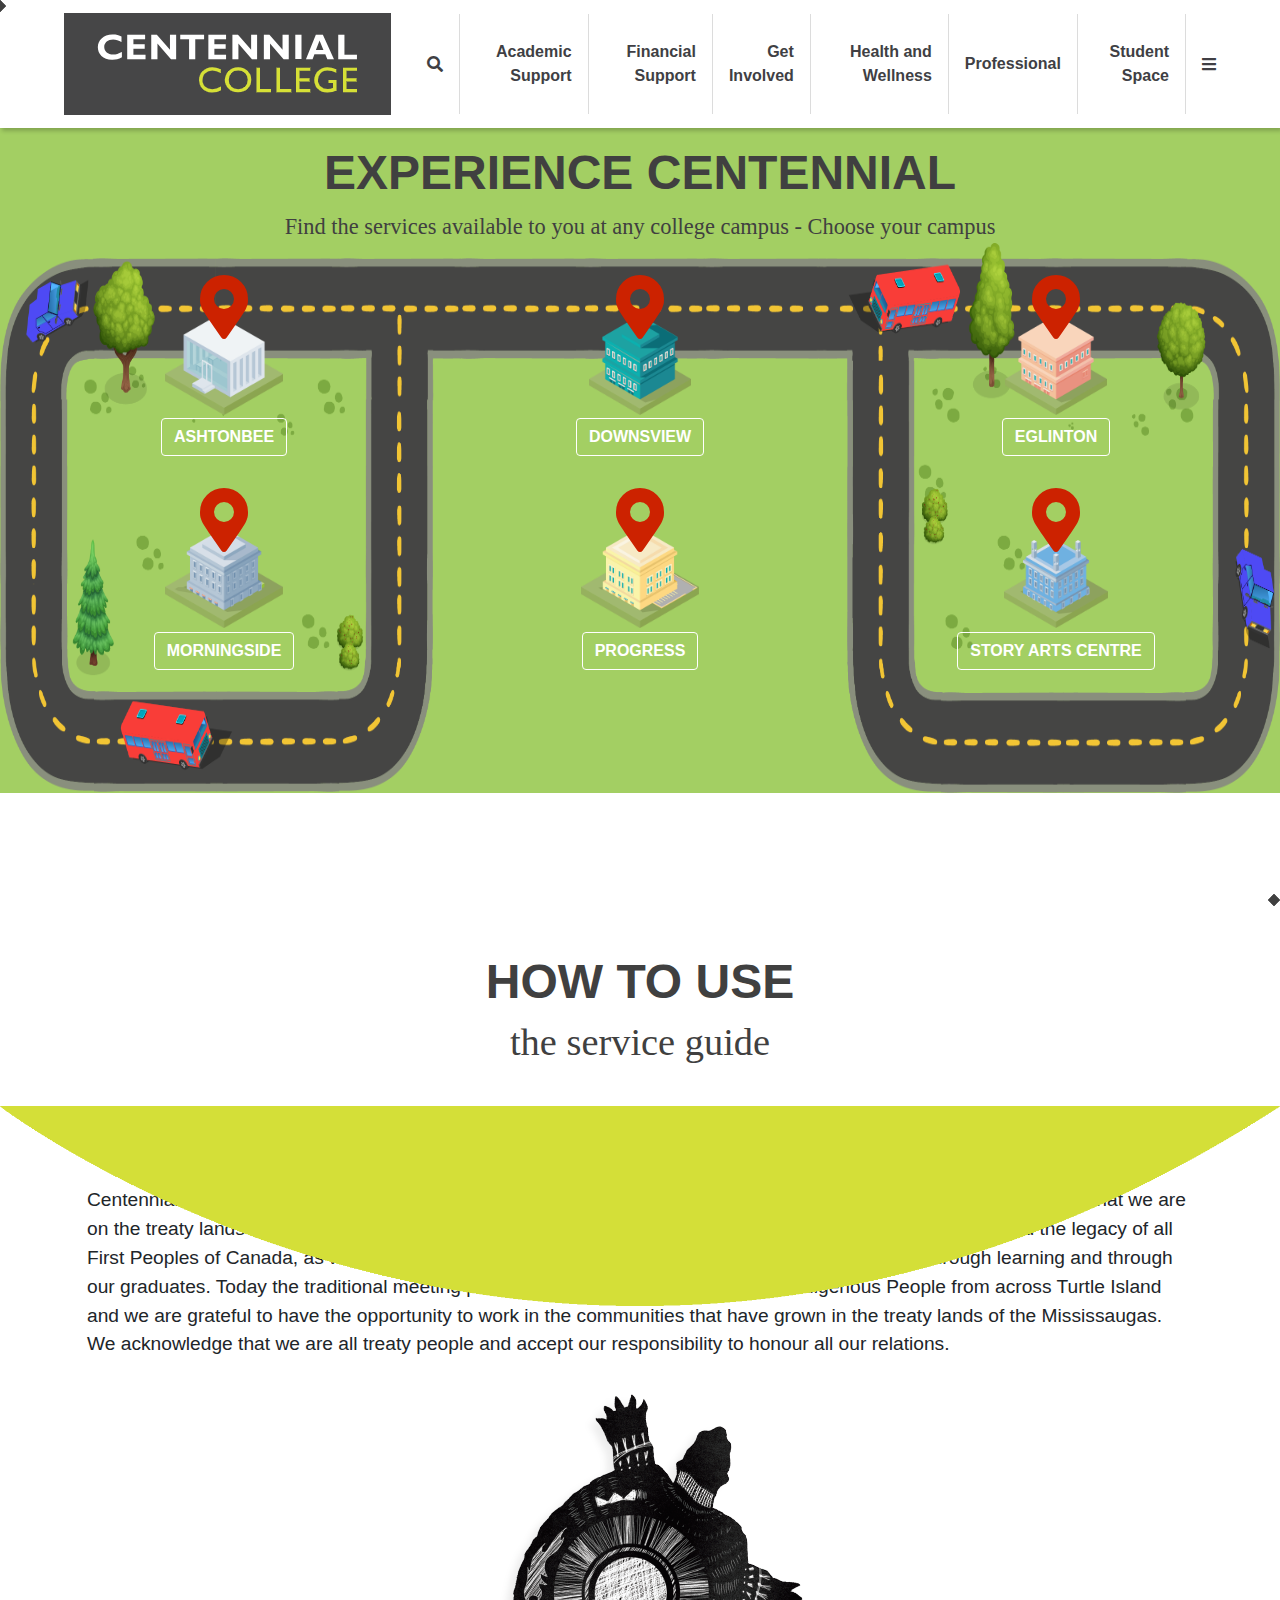
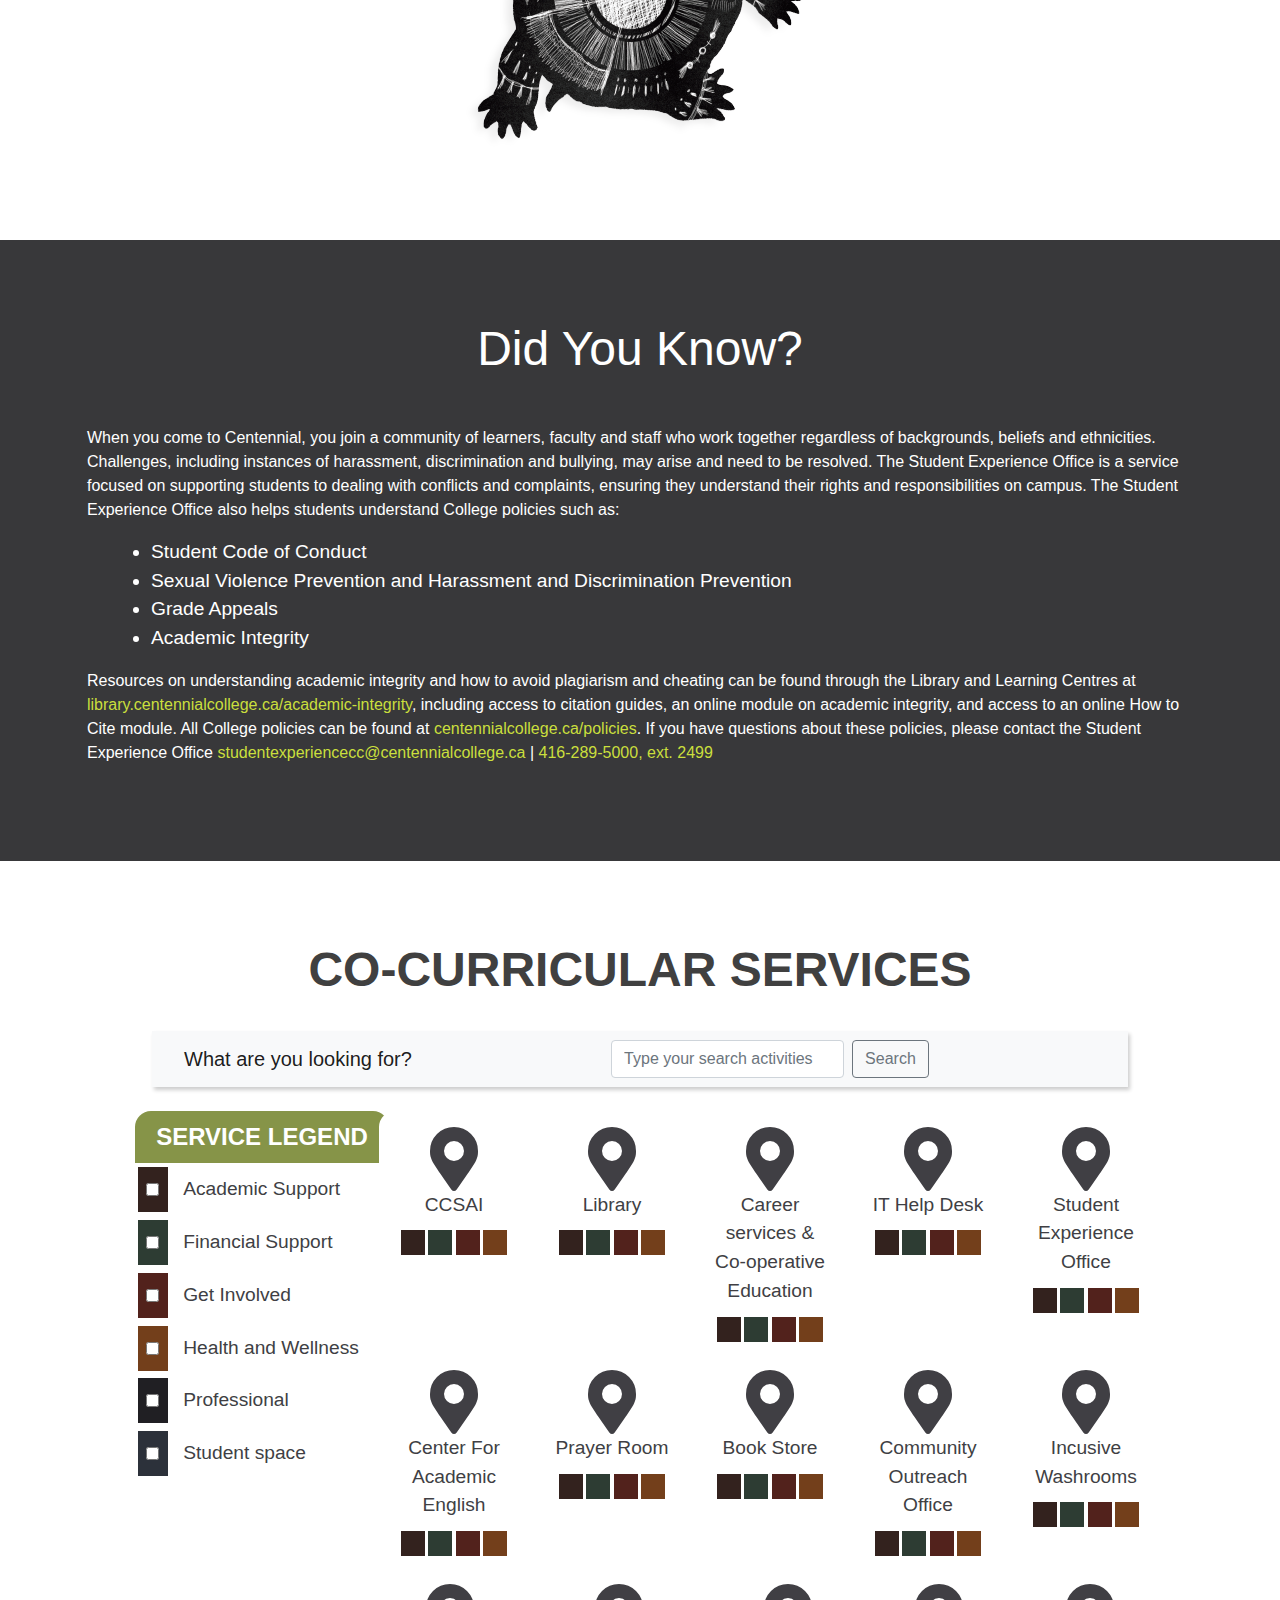
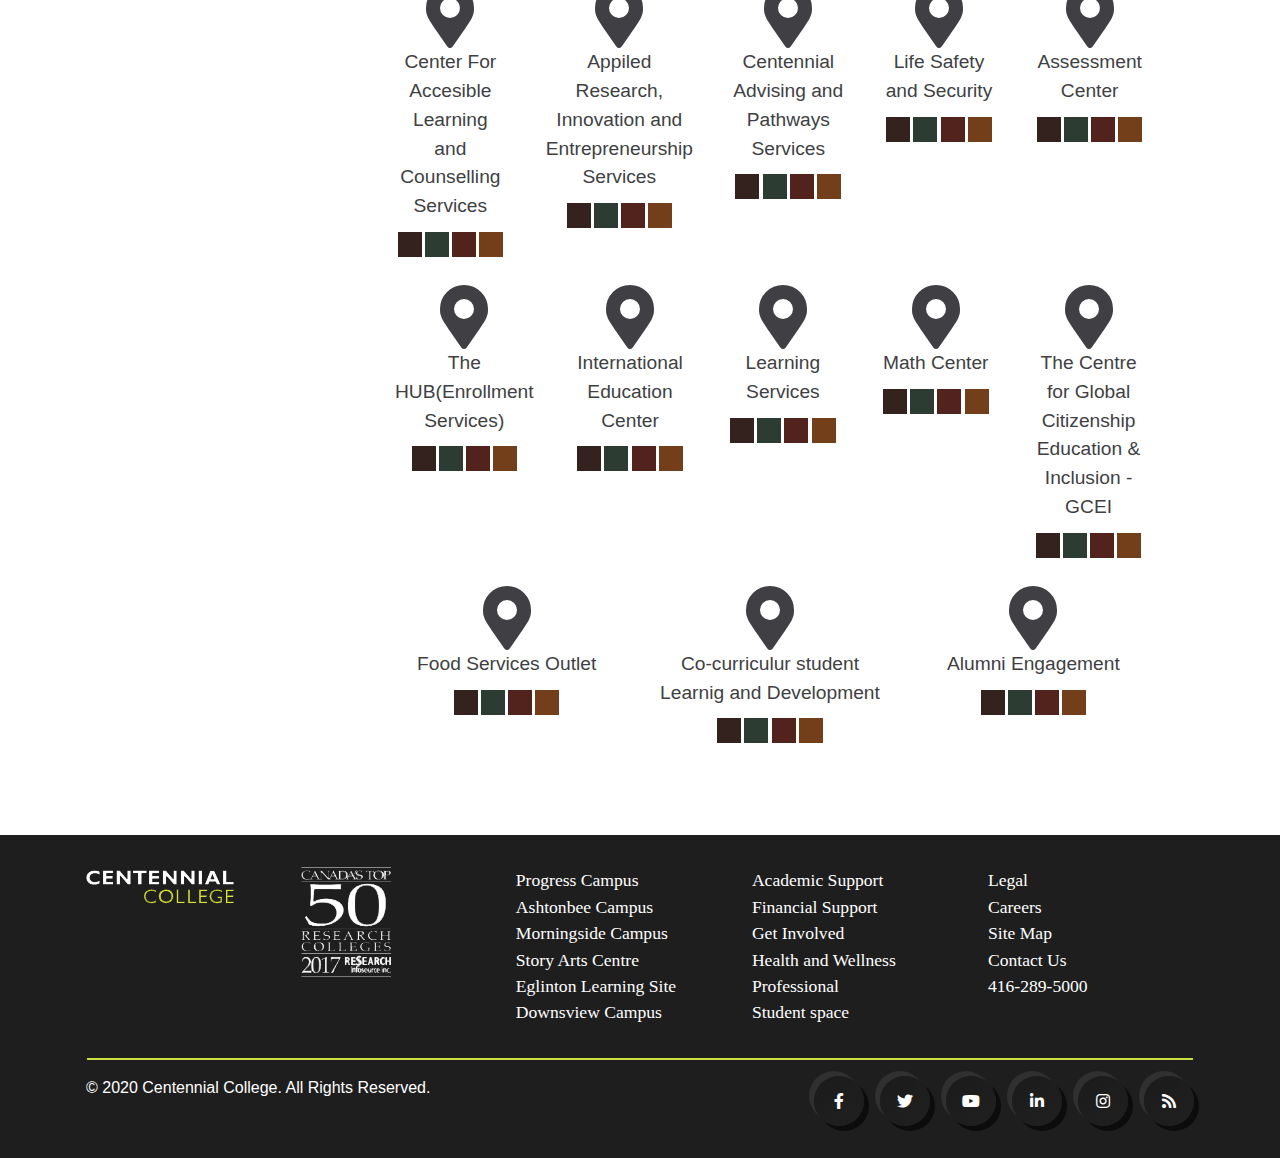
==== commit 61e9d927: "Adde events for side panel" ====
--- a/index.html
+++ b/index.html
@@ -57,7 +57,7 @@
                         <div class="box c1">
                             <i class="fas fa-map-marker-alt"></i><br />
                             <img src="assets/images/ashtonbee_campus-SM.png" />
-                            <br /><a href="campus.html" class="btn linkCampus">Ashtonbee</a>
+                            <br /><a href="#" class="btn linkCampus">Ashtonbee</a>
                         </div>
                     </div>
 
@@ -65,7 +65,7 @@
                         <div class="box c1">
                             <i class="fas fa-map-marker-alt"></i><br />
                             <img src="assets/images/downsview_campus-SM.png" />
-                            <br /><a href="campus.html" class="btn linkCampus">Downsview</a>
+                            <br /><a href="#" class="btn linkCampus">Downsview</a>
                         </div>
                     </div>
 
@@ -73,7 +73,7 @@
                         <div class="box c1">
                             <i class="fas fa-map-marker-alt"></i><br />
                             <img src="assets/images/eglinton_campus-SM.png" />
-                            <br /><a href="campus.html" class="btn linkCampus">Eglinton</a>
+                            <br /><a href="#" class="btn linkCampus">Eglinton</a>
                         </div>
                     </div>
                 </div>
@@ -82,21 +82,21 @@
                         <div class="box c1">
                             <i class="fas fa-map-marker-alt"></i><br />
                             <img src="assets/images/morningside_campus-SM.png" />
-                            <br /><a href="campus.html" class="btn linkCampus">Morningside</a>
+                            <br /><a href="#" class="btn linkCampus">Morningside</a>
                         </div>
                     </div>
                     <div class="col-xs">
                         <div class="box c1">
                             <i class="fas fa-map-marker-alt"></i><br />
                             <img src="assets/images/progress_campus-SM.png" />
-                            <br /><a href="campus.html" class="btn linkCampus">Progress</a>
+                            <br /><a href="#" class="btn linkCampus">Progress</a>
                         </div>
                     </div>
                     <div class="col-xs">
                         <div class="box c1">
                             <i class="fas fa-map-marker-alt"></i><br />
                             <img src="assets/images/story-arts-centre_campus-SM.png" />
-                            <br /><a href="campus.html" class="btn linkCampus">Story Arts Centre</a>
+                            <br /><a href="#" class="btn linkCampus">Story Arts Centre</a>
                         </div>
                     </div>
                 </div>
@@ -165,21 +165,6 @@
 
 
     <section class="co-curricular">
-<<<<<<< HEAD
-        <div class="container cc-services">
-            <div class="title-m2">
-                <h1>CO-CURRICULAR SERVICES</h1>
-            </div>
-            <br>
-            <nav class="navbar navbar-light bg-light justify-content-between">
-                <div id="header"></div>
-                    <form role="form">
-                        <div class="form-group">
-                            <input type="input" class="form-control input-lg" id="txt-search" placeholder="Type your search activities" />
-                        </div>
-                    </form>
-                <div id="filter-records"></div>
-=======
       <div class="container cc-services">
         <div class="title-m2">
           <h1>CO-CURRICULAR SERVICES</h1>
@@ -194,59 +179,44 @@
               </button>
                 </form>
 
-
-                >>>>>>> f7685c25c81b7df1f862338d34f7e243ec0155d0
+               
                 <div id="footer"></div>
+
                 </nav>
-
                 <br>
                 <div class="row">
                     <div class="col-3">
                         <div class="row">
                             <div class="col sl">SERVICE LEGEND</div>
                         </div>
-                        <<<<<<< HEAD <div class="row title-service">
+                        <div class="row title-service">
                             <div class="col-1 asc"><input type="checkbox" /></div>
-                            <div class="col as">Academic Suport</div>
-                    </div>
-                    <div class="row title-service">
-                        <div class="col-1 fs"><input type="checkbox" /></div>
-                        <div class="col as">Financial Suport</div>
-                    </div>
-                    <div class="row title-service">
-                        <div class="col-1 gi"><input type="checkbox" /></div>
-                        <div class="col as">Get Involved</div>
-                    </div>
-                    <div class="row title-service">
-                        <div class="col-1 hw"><input type="checkbox" /></div>
-                        <div class="col as">Health and Wellness</div>
-                    </div>
-                    <div class="row title-service">
-                        <div class="col-1 prof"><input type="checkbox" /></div>
-                        <div class="col as">Professional</div>
-                    </div>
-                    <div class="row title-service">
-                        <div class="col-1 ss"><input type="checkbox" /></div>
-                        <div class="col as">Student space</div>
-                    </div>
-                </div>
-
-                <div class="col">
-                    <div class="row ccurricular">
-                        <div class="col">
-                            <i class="fas fa-map-marker-alt"></i><br />
-                            <a href="">Lorem Ipson</a>
-                            <div class="smsquare">
-                                <span class="s1"></span>
-                                <span class="s2"></span>
-                                <span class="s3"></span>
-                                <span class="s4"></span>
-                            </div>
-                        </div>
-                        =======
-                        <div class="col">
-                            <div class="row ccurricular">
-                                <!-- <div class="col">
+                            <div class="col as" onclick="OnLocationTypeClicked('Academic support',this)">Academic Support</div>
+                        </div>
+                        <div class="row title-service">
+                            <div class="col-1 fs"><input type="checkbox" /></div>
+                            <div class="col as" onclick="OnLocationTypeClicked('Financial support',this)">Financial Support</div>
+                        </div>
+                        <div class="row title-service">
+                            <div class="col-1 gi"><input type="checkbox" /></div>
+                            <div class="col as" onclick="OnLocationTypeClicked('Get involved',this)">Get Involved</div>
+                        </div>
+                        <div class="row title-service">
+                            <div class="col-1 hw"><input type="checkbox" /></div>
+                            <div class="col as" onclick="OnLocationTypeClicked('Health and Wellness',this)">Health and Wellness</div>
+                        </div>
+                        <div class="row title-service">
+                            <div class="col-1 prof"><input type="checkbox" /></div>
+                            <div class="col as" onclick="OnLocationTypeClicked('Professional',this)">Professional</div>
+                        </div>
+                        <div class="row title-service">
+                            <div class="col-1 ss"><input type="checkbox" /></div>
+                            <div class="col as" onclick="OnLocationTypeClicked('Student space',this)">Student space</div>
+                        </div>
+                    </div>
+                    <div class="col">
+                        <div class="row ccurricular">
+                            <!-- <div class="col">
                                 <i class="fas fa-map-marker-alt"></i><br />
                                 <a href="">Lorem Ipson</a>
                                 <div class="smsquare">
@@ -286,86 +256,52 @@
                                     <span class="s4"></span>
                                 </div>
                             </div> -->
-                                <div class="row ccurricular" id="filter-records"></div>
-                            </div>
-
-                            <!-- <div class="row ccurricular">
-                            <div class="col">
-                                <i class="fas fa-map-marker-alt"></i><br />
-                                <a href="">Lorem Ipson</a>
-                                <div class="smsquare">
-                                    <span class="s1"></span>
-                                    <span class="s2"></span>
-                                    <span class="s3"></span>
-                                    <span class="s4"></span>
-                                </div>
-                            </div>
-                            <div class="col">
-                                <i class="fas fa-map-marker-alt"></i><br />
-                                <a href="">Lorem Ipson</a>
-                                <div class="smsquare">
-                                    <span class="s1"></span>
-                                    <span class="s2"></span>
-                                    <span class="s3"></span>
-                                    <span class="s4"></span>
-                                </div>
-                            </div>
-                            <div class="col">
-                                <i class="fas fa-map-marker-alt"></i><br />
-                                <a href="">Lorem Ipson</a>
-                                <div class="smsquare">
-                                    <span class="s1"></span>
-                                    <span class="s2"></span>
-                                    <span class="s3"></span>
-                                    <span class="s4"></span>
-                                </div>
-                            </div>
-                            <div class="col">
-                                <i class="fas fa-map-marker-alt"></i><br />
-                                <a href="">Lorem Ipson</a>
-                                <div class="smsquare">
-                                    <span class="s1"></span>
-                                    <span class="s2"></span>
-                                    <span class="s3"></span>
-                                    <span class="s4"></span>
-                                </div>
-                            </div>
-                        </div>
->>>>>>> f7685c25c81b7df1f862338d34f7e243ec0155d0
-
-        <div class="col">
-            <i class="fas fa-map-marker-alt"></i><br />
-            <a href="">Lorem Ipson</a>
-            <div class="smsquare">
-                <span class="s1"></span>
-                <span class="s2"></span>
-                <span class="s3"></span>
-                <span class="s4"></span>
-            </div>
-        </div>
-
-        <div class="col">
-            <i class="fas fa-map-marker-alt"></i><br />
-            <a href="">Lorem Ipson</a>
-            <div class="smsquare">
-                <span class="s1"></span>
-                <span class="s2"></span>
-                <span class="s3"></span>
-                <span class="s4"></span>
-            </div>
-        </div>
-
-<<<<<<< HEAD
-        <div class="col">
-            <i class="fas fa-map-marker-alt"></i><br />
-            <a href="">Lorem Ipson</a>
-            <div class="smsquare">
-                <span class="s1"></span>
-                <span class="s2"></span>
-                <span class="s3"></span>
-                <span class="s4"></span>
-            </div>
-=======
+                            <div class="row ccurricular"  id="filter-records"></div>
+                        </div>
+
+                        <!-- <div class="row ccurricular">
+                            <div class="col">
+                                <i class="fas fa-map-marker-alt"></i><br />
+                                <a href="">Lorem Ipson</a>
+                                <div class="smsquare">
+                                    <span class="s1"></span>
+                                    <span class="s2"></span>
+                                    <span class="s3"></span>
+                                    <span class="s4"></span>
+                                </div>
+                            </div>
+                            <div class="col">
+                                <i class="fas fa-map-marker-alt"></i><br />
+                                <a href="">Lorem Ipson</a>
+                                <div class="smsquare">
+                                    <span class="s1"></span>
+                                    <span class="s2"></span>
+                                    <span class="s3"></span>
+                                    <span class="s4"></span>
+                                </div>
+                            </div>
+                            <div class="col">
+                                <i class="fas fa-map-marker-alt"></i><br />
+                                <a href="">Lorem Ipson</a>
+                                <div class="smsquare">
+                                    <span class="s1"></span>
+                                    <span class="s2"></span>
+                                    <span class="s3"></span>
+                                    <span class="s4"></span>
+                                </div>
+                            </div>
+                            <div class="col">
+                                <i class="fas fa-map-marker-alt"></i><br />
+                                <a href="">Lorem Ipson</a>
+                                <div class="smsquare">
+                                    <span class="s1"></span>
+                                    <span class="s2"></span>
+                                    <span class="s3"></span>
+                                    <span class="s4"></span>
+                                </div>
+                            </div>
+                        </div>
+
                         <div class="row ccurricular">
                             <div class="col">
                                 <i class="fas fa-map-marker-alt"></i><br />
@@ -407,332 +343,439 @@
                                     <span class="s4"></span>
                                 </div>
                             </div>
+                        </div>
+
+                        <div class="row ccurricular">
+                            <div class="col">
+                                <i class="fas fa-map-marker-alt"></i><br />
+                                <a href="">Lorem Ipson</a>
+                                <div class="smsquare">
+                                    <span class="s1"></span>
+                                    <span class="s2"></span>
+                                    <span class="s3"></span>
+                                    <span class="s4"></span>
+                                </div>
+                            </div>
+                            <div class="col">
+                                <i class="fas fa-map-marker-alt"></i><br />
+                                <a href="">Lorem Ipson</a>
+                                <div class="smsquare">
+                                    <span class="s1"></span>
+                                    <span class="s2"></span>
+                                    <span class="s3"></span>
+                                    <span class="s4"></span>
+                                </div>
+                            </div>
+                            <div class="col">
+                                <i class="fas fa-map-marker-alt"></i><br />
+                                <a href="">Lorem Ipson</a>
+                                <div class="smsquare">
+                                    <span class="s1"></span>
+                                    <span class="s2"></span>
+                                    <span class="s3"></span>
+                                    <span class="s4"></span>
+                                </div>
+                            </div>
+                            <div class="col">
+                                <i class="fas fa-map-marker-alt"></i><br />
+                                <a href="">Lorem Ipson</a>
+                                <div class="smsquare">
+                                    <span class="s1"></span>
+                                    <span class="s2"></span>
+                                    <span class="s3"></span>
+                                    <span class="s4"></span>
+                                </div>
+                            </div>
+                        </div>
+
+                        <div class="row ccurricular">
+                            <div class="col">
+                                <i class="fas fa-map-marker-alt"></i><br />
+                                <a href="">Lorem Ipson</a>
+                                <div class="smsquare">
+                                    <span class="s1"></span>
+                                    <span class="s2"></span>
+                                    <span class="s3"></span>
+                                    <span class="s4"></span>
+                                </div>
+                            </div>
+                            <div class="col">
+                                <i class="fas fa-map-marker-alt"></i><br />
+                                <a href="">Lorem Ipson</a>
+                                <div class="smsquare">
+                                    <span class="s1"></span>
+                                    <span class="s2"></span>
+                                    <span class="s3"></span>
+                                    <span class="s4"></span>
+                                </div>
+                            </div>
+                            <div class="col">
+                                <i class="fas fa-map-marker-alt"></i><br />
+                                <a href="">Lorem Ipson</a>
+                                <div class="smsquare">
+                                    <span class="s1"></span>
+                                    <span class="s2"></span>
+                                    <span class="s3"></span>
+                                    <span class="s4"></span>
+                                </div>
+                            </div>
+                            <div class="col">
+                                <i class="fas fa-map-marker-alt"></i><br />
+                                <a href="">Lorem Ipson</a>
+                                <div class="smsquare">
+                                    <span class="s1"></span>
+                                    <span class="s2"></span>
+                                    <span class="s3"></span>
+                                    <span class="s4"></span>
+                                </div>
+                            </div>
                         </div> -->
-                        </div>
-                    </div>
-                    >>>>>>> f7685c25c81b7df1f862338d34f7e243ec0155d0
+                    </div>
                 </div>
         </div>
-
-        <div class="row ccurricular">
-            <div class="col">
-                <i class="fas fa-map-marker-alt"></i><br />
-                <a href="">Lorem Ipson</a>
-                <div class="smsquare">
-                    <span class="s1"></span>
-                    <span class="s2"></span>
-                    <span class="s3"></span>
-                    <span class="s4"></span>
+        </section>
+
+        <section class="footer">
+            <div class="container">
+                <div class="row">
+                    <div class="col"><img src="assets/images/rodape_img.png" /></div>
+                    <div class="col-md-1"></div>
+                    <div class="col">
+                        <ul>
+                            <li><a href="">Progress Campus</a></li>
+                            <li><a href="">Ashtonbee Campus</a></li>
+                            <li><a href="">Morningside Campus</a></li>
+                            <li><a href="">Story Arts Centre</a></li>
+                            <li><a href="">Eglinton Learning Site</a></li>
+                            <li><a href="">Downsview Campus</a></li>
+                        </ul>
+                    </div>
+                    <div class="col">
+                        <ul>
+                            <li><a href="">Academic Support</a></li>
+                            <li><a href="">Financial Support</a></li>
+                            <li><a href="">Get Involved</a></li>
+                            <li><a href="">Health and Wellness</a></li>
+                            <li><a href="">Professional</a></li>
+                            <li><a href="">Student space</a></li>
+                        </ul>
+                    </div>
+                    <div class="col">
+                        <ul>
+                            <li><a href="">Legal</a></li>
+                            <li><a href="">Careers</a></li>
+                            <li><a href="">Site Map</a></li>
+                            <li><a href="">Contact Us</a></li>
+                            <li><a href="">416-289-5000</a></li>
+                        </ul>
+                    </div>
+                </div>
+                <hr />
+                <div class="row">
+                    <div class="col">
+                        <p>© 2020 Centennial College. All Rights Reserved.</p>
+                    </div>
+                    <div class="col">
+                        <div class="social-media">
+                            <div class="circle"><i class="fab fa-facebook-f"></i></div>
+                            <div class="circle"><i class="fab fa-twitter"></i></div>
+                            <div class="circle"><i class="fab fa-youtube"></i></div>
+                            <div class="circle"><i class="fab fa-linkedin-in"></i></div>
+                            <div class="circle"><i class="fab fa-instagram"></i></div>
+                            <div class="circle"><i class="fas fa-rss"></i></div>
+                        </div>
+                    </div>
                 </div>
             </div>
-            <div class="col">
-                <i class="fas fa-map-marker-alt"></i><br />
-                <a href="">Lorem Ipson</a>
-                <div class="smsquare">
-                    <span class="s1"></span>
-                    <span class="s2"></span>
-                    <span class="s3"></span>
-                    <span class="s4"></span>
-                </div>
-            </div>
-            <div class="col">
-                <i class="fas fa-map-marker-alt"></i><br />
-                <a href="">Lorem Ipson</a>
-                <div class="smsquare">
-                    <span class="s1"></span>
-                    <span class="s2"></span>
-                    <span class="s3"></span>
-                    <span class="s4"></span>
-                </div>
-            </div>
-            <div class="col">
-                <i class="fas fa-map-marker-alt"></i><br />
-                <a href="">Lorem Ipson</a>
-                <div class="smsquare">
-                    <span class="s1"></span>
-                    <span class="s2"></span>
-                    <span class="s3"></span>
-                    <span class="s4"></span>
-                </div>
-            </div>
-        </div>
-
-        <div class="row ccurricular">
-            <div class="col">
-                <i class="fas fa-map-marker-alt"></i><br />
-                <a href="">Lorem Ipson</a>
-                <div class="smsquare">
-                    <span class="s1"></span>
-                    <span class="s2"></span>
-                    <span class="s3"></span>
-                    <span class="s4"></span>
-                </div>
-            </div>
-            <div class="col">
-                <i class="fas fa-map-marker-alt"></i><br />
-                <a href="">Lorem Ipson</a>
-                <div class="smsquare">
-                    <span class="s1"></span>
-                    <span class="s2"></span>
-                    <span class="s3"></span>
-                    <span class="s4"></span>
-                </div>
-            </div>
-            <div class="col">
-                <i class="fas fa-map-marker-alt"></i><br />
-                <a href="">Lorem Ipson</a>
-                <div class="smsquare">
-                    <span class="s1"></span>
-                    <span class="s2"></span>
-                    <span class="s3"></span>
-                    <span class="s4"></span>
-                </div>
-            </div>
-            <div class="col">
-                <i class="fas fa-map-marker-alt"></i><br />
-                <a href="">Lorem Ipson</a>
-                <div class="smsquare">
-                    <span class="s1"></span>
-                    <span class="s2"></span>
-                    <span class="s3"></span>
-                    <span class="s4"></span>
-                </div>
-            </div>
-        </div>
-    </div>
-    </section>
-
-    <section class="footer">
-        <div class="container">
-            <div class="row">
-                <div class="col"><img src="assets/images/rodape_img.png" /></div>
-                <div class="col-md-1"></div>
-                <div class="col">
-                    <ul>
-                        <li><a href="">Progress Campus</a></li>
-                        <li><a href="">Ashtonbee Campus</a></li>
-                        <li><a href="">Morningside Campus</a></li>
-                        <li><a href="">Story Arts Centre</a></li>
-                        <li><a href="">Eglinton Learning Site</a></li>
-                        <li><a href="">Downsview Campus</a></li>
-                    </ul>
-                </div>
-                <div class="col">
-                    <ul>
-                        <li><a href="">Academic Suport</a></li>
-                        <li><a href="">Financial Suport</a></li>
-                        <li><a href="">Get Involved</a></li>
-                        <li><a href="">Health and Wellness</a></li>
-                        <li><a href="">Professional</a></li>
-                        <li><a href="">Student space</a></li>
-                    </ul>
-                </div>
-                <div class="col">
-                    <ul>
-                        <li><a href="">Legal</a></li>
-                        <li><a href="">Careers</a></li>
-                        <li><a href="">Site Map</a></li>
-                        <li><a href="">Contact Us</a></li>
-                        <li><a href="">416-289-5000</a></li>
-                    </ul>
-                </div>
-            </div>
-            <hr />
-            <div class="row">
-                <div class="col">
-                    <p>© 2020 Centennial College. All Rights Reserved.</p>
-                </div>
-                <div class="col">
-                    <div class="social-media">
-                        <div class="circle"><i class="fab fa-facebook-f"></i></div>
-                        <div class="circle"><i class="fab fa-twitter"></i></div>
-                        <div class="circle"><i class="fab fa-youtube"></i></div>
-                        <div class="circle"><i class="fab fa-linkedin-in"></i></div>
-                        <div class="circle"><i class="fab fa-instagram"></i></div>
-                        <div class="circle"><i class="fas fa-rss"></i></div>
-                    </div>
-                </div>
-            </div>
-        </div>
-    </section>
-
-
-    <!--/Functions and scripts/-->
-    <script src="assets/js/bootstrap.min.js"></script>
-    <script src="assets/js/jquery-3.4.1.slim.min.js"></script>
-    <script src="assets/js/jquery.min.js"></script>
-    <script src="assets/popper.min.js"></script>
-    <script src="assets/js/functions.js"></script>
-
-    <<<<<<< HEAD <script type="text/javascript">
-        $(document).ready(function() { var data = [{ location_id: "1", location_name: "CCSAI", location_type: "Health and Wellness", location_description: "61", location_redirecturl: "default_profile.png", location_filters: ["play", "gym", "lunch"] }, { location_id:
-        "2", location_name: "Library", location_type: "Academic", location_description: "61", location_redirecturl: "default_profile.png", location_filters: ["books", "printing"] }]; var outputInit = '
-        <div class="row">'; var countInit = 1; $.each(data, function(key, val) { outputInit += '
-            <div class="col-md-6 well">'; outputInit += '
-                <div class="col-md-7">'; outputInit += "
-                    <h5>" + val.location_name + "</h5>"; outputInit += "</div>"; =======
-                <script type="text/javascript">
-                    $(document).ready(function() {
-                        var data = [{
-                            location_id: "1",
-                            location_name: "CCSAI",
-                            location_type: "Health and Wellness",
-                            location_description: "61",
-                            location_redirecturl: "default_profile.png",
-                            location_filters: ["play", "gym", "lunch"]
-                        }, {
-                            location_id: "2",
-                            location_name: "Library",
-                            location_type: "Academic",
-                            location_description: "61",
-                            location_redirecturl: "default_profile.png",
-                            location_filters: ["books", "printing"]
-                        }, {
-                            location_id: "2",
-                            location_name: "Library",
-                            location_type: "Academic",
-                            location_description: "61",
-                            location_redirecturl: "default_profile.png",
-                            location_filters: ["books", "printing"]
-                        }, {
-                            location_id: "2",
-                            location_name: "Library",
-                            location_type: "Academic",
-                            location_description: "61",
-                            location_redirecturl: "default_profile.png",
-                            location_filters: ["books", "printing"]
-                        }, {
-                            location_id: "2",
-                            location_name: "Library",
-                            location_type: "Academic",
-                            location_description: "61",
-                            location_redirecturl: "default_profile.png",
-                            location_filters: ["books", "printing"]
-                        }, {
-                            location_id: "2",
-                            location_name: "Library",
-                            location_type: "Academic",
-                            location_description: "61",
-                            location_redirecturl: "default_profile.png",
-                            location_filters: ["books", "printing"]
-                        }];
-
-                        var outputInit = '';
+        </section>
+
+
+        <!--/Functions and scripts/-->
+        <script src="assets/js/bootstrap.min.js"></script>
+        <script src="assets/js/jquery-3.4.1.slim.min.js"></script>
+        <script src="assets/popper.min.js"></script>
+        <script src="assets/js/functions.js"></script>
+
+        <script type="text/javascript">
+            var data = [{
+                    location_id: "1",
+                    location_name: "CCSAI",
+                    location_type: "Health and Wellness",
+                    location_description: "61",
+                    location_redirecturl: "default_profile.png",
+                    location_filters: ["play", "gym", "lunch"]
+                }, {
+                    location_id: "2",
+                    location_name: "Library",
+                    location_type: "Academic support",
+                    location_description: "61",
+                    location_redirecturl: "default_profile.png",
+                    location_filters: ["books", "printing"]
+                }, {
+                    location_id: "3",
+                    location_name: "Career services & Co-operative Education",
+                    location_type: "Professional",
+                    location_description: "61",
+                    location_redirecturl: "default_profile.png",
+                    location_filters: ["job", "resume"]
+                },
+                {
+                    location_id: "4",
+                    location_name: "IT Help Desk",
+                    location_type: "Academic support",
+                    location_description: "61",
+                    location_redirecturl: "default_profile.png",
+                    location_filters: ["account", "password"]
+                },
+                {
+                    location_id: "5",
+                    location_name: "Student Experience Office",
+                    location_type: "Get involved",
+                    location_description: "61",
+                    location_redirecturl: "default_profile.png",
+                    location_filters: ["learn", "community"]
+                },
+                {
+                    location_id: "6",
+                    location_name: "Center For Academic English",
+                    location_type: "Academic support",
+                    location_description: "61",
+                    location_redirecturl: "default_profile.png",
+                    location_filters: ["language", "math", "english"]
+                }, {
+                    location_id: "7",
+                    location_name: "Prayer Room",
+                    location_type: "Student space",
+                    location_description: "61",
+                    location_redirecturl: "default_profile.png",
+                    location_filters: ["spiritual"]
+                }, {
+                    location_id: "8",
+                    location_name: "Book Store",
+                    location_type: "Student space",
+                    location_description: "61",
+                    location_redirecturl: "default_profile.png",
+                    location_filters: ["books", "buy", "rent", "return"]
+                }, {
+                    location_id: "9",
+                    location_name: "Community Outreach Office",
+                    location_type: "Get involved",
+                    location_description: "61",
+                    location_redirecturl: "default_profile.png",
+                    location_filters: ["education"]
+                }, {
+                    location_id: "10",
+                    location_name: "Incusive Washrooms",
+                    location_type: "Student space",
+                    location_description: "61",
+                    location_redirecturl: "default_profile.png",
+                    location_filters: ["hygene"]
+                }, {
+                    location_id: "11",
+                    location_name: "Center For Accesible Learning and Counselling Services",
+                    location_type: "Academic support",
+                    location_description: "61",
+                    location_redirecturl: "default_profile.png",
+                    location_filters: ["language", "math", "english"]
+                }, {
+                    location_id: "12",
+                    location_name: "Appiled Research, Innovation and Entrepreneurship Services",
+                    location_type: "Professional",
+                    location_description: "61",
+                    location_redirecturl: "default_profile.png",
+                    location_filters: ["business", "start-up"]
+                }, {
+                    location_id: "13",
+                    location_name: "Centennial Advising and Pathways Services",
+                    location_type: "Academic support",
+                    location_description: "61",
+                    location_redirecturl: "default_profile.png",
+                    location_filters: ["education"]
+                }, {
+                    location_id: "14",
+                    location_name: "Life Safety and Security",
+                    location_type: "Health and wellness",
+                    location_description: "61",
+                    location_redirecturl: "default_profile.png",
+                    location_filters: ["parking"]
+                }, {
+                    location_id: "15",
+                    location_name: "Assessment Center",
+                    location_type: "Academic support",
+                    location_description: "61",
+                    location_redirecturl: "default_profile.png",
+                    location_filters: ["Test", "math", "english"]
+                }, {
+                    location_id: "16",
+                    location_name: "The HUB(Enrollment Services)",
+                    location_type: "Financial support",
+                    location_description: "61",
+                    location_redirecturl: "default_profile.png",
+                    location_filters: ["fees"]
+                }, {
+                    location_id: "17",
+                    location_name: "International Education Center",
+                    location_type: "Academic support",
+                    location_description: "61",
+                    location_redirecturl: "default_profile.png",
+                    location_filters: ["admission"]
+                }, {
+                    location_id: "18",
+                    location_name: "Learning Services",
+                    location_type: "Academic support",
+                    location_description: "61",
+                    location_redirecturl: "default_profile.png",
+                    location_filters: ["education"]
+                }, {
+                    location_id: "19",
+                    location_name: "Math Center",
+                    location_type: "Academic support",
+                    location_description: "61",
+                    location_redirecturl: "default_profile.png",
+                    location_filters: ["math", "learn"]
+                }, {
+                    location_id: "20",
+                    location_name: "The Centre for Global Citizenship Education & Inclusion - GCEI",
+                    location_type: "Academic support",
+                    location_description: "61",
+                    location_redirecturl: "default_profile.png",
+                    location_filters: ["community"]
+                }, {
+                    location_id: "21",
+                    location_name: "Food Services Outlet",
+                    location_type: "Student space",
+                    location_description: "61",
+                    location_redirecturl: "default_profile.png",
+                    location_filters: ["lunch", "breakfast", "coffee"]
+                }, {
+                    location_id: "22",
+                    location_name: "Co-curriculur student Learnig and Development",
+                    location_type: "Get involved",
+                    location_description: "61",
+                    location_redirecturl: "default_profile.png",
+                    location_filters: ["education"]
+                }, {
+                    location_id: "23",
+                    location_name: "Alumni Engagement",
+                    location_type: "Get involved",
+                    location_description: "61",
+                    location_redirecturl: "default_profile.png",
+                    location_filters: ["community"]
+                }];
+            var activeType;    
+                
+                
+                function OnLocationTypeClicked(locationType,element) {
+                    let  outputForType = "";
+                    let countForType = 1;
+                    
+                    if(typeof activeType != "undefined")
+                        $(activeType).parent().removeClass('locationTypeSelected');
+                    $(element).parent().addClass('locationTypeSelected');
+                        $.each(data, function (key, val) {
+                            if (val.location_type == locationType) {
+                                //output += '<div class="row ccurricular">';
+                                outputForType += '<div class="col">';
+                                outputForType += '<i class="fas fa-map-marker-alt"></i><br />';
+                                outputForType += '<a href="">' + val.location_name + "</a>";
+                                outputForType +=
+                                    '<div class="smsquare"><span class="s1"></span><span class="s2"></span><span class="s3"></span><span class="s4"></span></div>';
+                                outputForType += "</div>";
+                                // output += "</div>";
+                                if (countForType % 2 == 0) {
+                                    outputForType += '</div><div class="row">';
+                                }
+                                countForType++;
+                            }
+                            outputForType += "</div>";
+                            $("#filter-records").html(outputForType);
+                        });
+                        activeType = element;
+                    }
+            $(document).ready(function() {
+                
+                var outputInit = '';
+                var countInit = 1;
+                $.each(data, function(key, val) {
+                 // outputInit += '<div class="row ccurricular">';
+                    outputInit += '<div class="col">';
+                    outputInit += '<i class="fas fa-map-marker-alt"></i><br />';
+                    outputInit += '<a href="">' + val.location_name + "</a>";
+                    outputInit +=
+                        '<div class="smsquare"><span class="s1"></span><span class="s2"></span><span class="s3"></span><span class="s4"></span></div>';
+                    outputInit += "</div>";
+                 //   outputInit += "</div>";
+                    // if (countInit % 2 == 0) {
+                    //     outputInit += '</div><div class="row">';
+                    // }
+                    countInit++;
+                });
+                outputInit += "</div>";
+                $("#filter-records").html(outputInit);
+
+                $("#txt-search").keyup(function() {
+                    var searchField = $(this).val();
+                    if (searchField === "") {
+                        var outputInit = '<div class="row">';
                         var countInit = 1;
+
                         $.each(data, function(key, val) {
-                            // outputInit += '<div class="row ccurricular">';
+                         //  outputInit += '<div class="row ccurricular">';
                             outputInit += '<div class="col">';
                             outputInit += '<i class="fas fa-map-marker-alt"></i><br />';
                             outputInit += '<a href="">' + val.location_name + "</a>";
                             outputInit +=
                                 '<div class="smsquare"><span class="s1"></span><span class="s2"></span><span class="s3"></span><span class="s4"></span></div>';
                             outputInit += "</div>";
-                            //   outputInit += "</div>";
-                            // if (countInit % 2 == 0) {
-                            //     outputInit += '</div><div class="row">';
-                            // }
+                         //   outputInit += "</div>";
+                            if (countInit % 2 == 0) {
+                                outputInit += '</div><div class="row">';
+                            }
                             countInit++;
-                        }); >>>
-                        >>> > f7685c25c81b7df1f862338d34f7e243ec0155d0
+                        });
                         outputInit += "</div>";
-                        if (countInit % 2 == 0) {
-                            outputInit += '</div><div class="row">';
+                        $("#filter-records").html(outputInit);
+                        return;
+                    }
+
+                    var regex = new RegExp(searchField, "i");
+                    var output = '<div class="row">';
+                    var count = 1;
+
+                   function checkFilter(val, regex) {
+                        let breaker = -1;
+                        for (let i = 0; i < val.length; i++) {
+                            if (val[i].search(regex) != -1) {
+                                console.log(val[i]);
+                                breaker = 1;
+                                break;
+                            }
                         }
-                        countInit++;
+                        return breaker;
+                    }
+
+                    
+                    $.each(data, function(key, val) {
+                        if (val.location_name.search(regex) != -1 || checkFilter(val.location_filters, regex) != -1) {
+                           //output += '<div class="row ccurricular">';
+                            output += '<div class="col">';
+                            output += '<i class="fas fa-map-marker-alt"></i><br />';
+                            output += '<a href="">' + val.location_name + "</a>";
+                            output +=
+                                '<div class="smsquare"><span class="s1"></span><span class="s2"></span><span class="s3"></span><span class="s4"></span></div>';
+                            output += "</div>";
+                           // output += "</div>";
+                            if (count % 2 == 0) {
+                                output += '</div><div class="row">';
+                            }
+                            count++;
+                        }
                     });
-                    outputInit += "</div>";
-                    $("#filter-records").html(outputInit);
-
-                    $("#txt-search").keyup(function() {
-                        var searchField = $(this).val();
-                        if (searchField === "") {
-                            var outputInit = '<div class="row">';
-                            var countInit = 1;
-
-                            <<
-                            << << < HEAD
-                            $.each(data, function(key, val) {
-                                outputInit += '<div class="col-md-6 well">';
-                                outputInit += '<div class="col-md-7">';
-                                outputInit += "<h5>" + val.location_name + "</h5>"; ===
-                                === =
-                                $.each(data, function(key, val) {
-                                    //  outputInit += '<div class="row ccurricular">';
-                                    outputInit += '<div class="col">';
-                                    outputInit += '<i class="fas fa-map-marker-alt"></i><br />';
-                                    outputInit += '<a href="">' + val.location_name + "</a>";
-                                    outputInit +=
-                                        '<div class="smsquare"><span class="s1"></span><span class="s2"></span><span class="s3"></span><span class="s4"></span></div>';
-                                    outputInit += "</div>";
-                                    //   outputInit += "</div>";
-                                    if (countInit % 2 == 0) {
-                                        outputInit += '</div><div class="row">';
-                                    }
-                                    countInit++;
-                                }); >>>
-                                >>> > f7685c25c81b7df1f862338d34f7e243ec0155d0
-                                outputInit += "</div>";
-                                outputInit += "</div>";
-                                if (countInit % 2 == 0) {
-                                    outputInit += '</div><div class="row">';
-                                }
-                                countInit++;
-                            });
-                            outputInit += "</div>";
-                            $("#filter-records").html(outputInit);
-                            return;
-                        }
-
-                        var regex = new RegExp(searchField, "i");
-                        var output = '<div class="row">';
-                        var count = 1;
-
-                        <<
-                        << << < HEAD
-
-                        function checkFilter(val, regex) {
-                            val.location_filters.forEach(element => {
-                                    if (element.search(regex) != -1) return 1; ===
-                                    === =
-                                    function checkFilter(val, regex) {
-                                        val.location_filters.forEach(element => {
-                                            if (element.search(regex) != -1) return 1;
-                                        });
-                                    }
-                                    $.each(data, function(key, val) {
-                                        if (val.location_name.search(regex) != -1) {
-                                            //output += '<div class="row ccurricular">';
-                                            output += '<div class="col">';
-                                            output += '<i class="fas fa-map-marker-alt"></i><br />';
-                                            output += '<a href="">' + val.location_name + "</a>";
-                                            output +=
-                                                '<div class="smsquare"><span class="s1"></span><span class="s2"></span><span class="s3"></span><span class="s4"></span></div>';
-                                            output += "</div>";
-                                            // output += "</div>";
-                                            if (count % 2 == 0) {
-                                                output += '</div><div class="row">';
-                                            }
-                                            count++;
-                                        } >>>
-                                        >>> > f7685c25c81b7df1f862338d34f7e243ec0155d0
-                                    });
-                                }
-                                $.each(data, function(key, val) {
-                                    if (val.location_name.search(regex) != -1) {
-                                        output += '<div class="col-md-6 well">';
-                                        output += '<div class="col-md-7">';
-                                        output += "<h5>" + val.location_name + "</h5>";
-                                        output += "</div>";
-                                        output += "</div>";
-                                        if (count % 2 == 0) {
-                                            output += '</div><div class="row">';
-                                        }
-                                        count++;
-                                    }
-                                }); output += "</div>"; $("#filter-records").html(output);
-                            });
-                    });
-                </script>
+                    output += "</div>";
+                    $("#filter-records").html(output);
+                });
+            });
+        </script>
 
 </body>
 
--- a/style.css
+++ b/style.css
@@ -1,493 +1,474 @@
 *,
 body,
 html {
-    margin: 0;
-    padding: 0;
-    font-family: -apple-system, BlinkMacSystemFont, 'Segoe UI', Roboto, Oxygen, Ubuntu, Cantarell, 'Open Sans', 'Helvetica Neue', sans-serif;
-}
-
-
-/* Font Family */
-
-@font-face {
-    font-family: 'franklin';
-    src: url("./assets/fonts/franklin-gothic/FranklinGothic.ttf");
+  margin: 0;
+  padding: 0;
+  font-family: -apple-system, BlinkMacSystemFont, "Segoe UI", Roboto, Oxygen,
+    Ubuntu, Cantarell, "Open Sans", "Helvetica Neue", sans-serif;
 }
 
 nav {
-    box-shadow: 2px 3px 4px rgba(0, 0, 0, .2);
-    width: 100%;
-    padding: 0;
-    width: 100%;
+  box-shadow: 2px 3px 4px rgba(0, 0, 0, 0.2);
+  width: 100%;
+  padding: 0;
+  width: 100%;
 }
 
 .disablebtn {
-    border: none;
+  border: none;
 }
 
 .navbar-brand {
-    padding-left: 1rem;
+  padding-left: 1rem;
 }
 
 .navbar-nav {
-    font-size: 1.2rem;
-    padding: 0 !important;
-    margin: 0 !important;
+  font-size: 1.2rem;
+  padding: 0 !important;
+  margin: 0 !important;
 }
 
 .navbar-nav li {
-    display: flex;
-    align-items: center;
-    padding: 1rem;
-    font-size: 1rem;
-    font-weight: 600;
-    border-right: .1px solid gainsboro;
-    height: 100px;
-    width: auto;
-    color: #454546;
-    font-family: 'Franklin Gothic Medium', 'Arial Narrow', Arial, sans-serif;
+  display: flex;
+  align-items: center;
+  padding: 1rem;
+  font-size: 1rem;
+  font-weight: 600;
+  border-right: 0.1px solid gainsboro;
+  height: 100px;
+  width: auto;
+  color: #403f44;
 }
 
 .navbar-nav li:last-child {
-    border-right: none;
-}
-
+  border-right: none;
+}
 
 /***********ALL CAMPUS SECTION***********/
 
 .allcampus {
-    padding: 0;
-    background: url("assets/images/map_cocurricular.png") no-repeat #D4DF38;
-    background-size: 100% 100%;
-    height: 555px;
-    width: 100%;
+  padding: 0;
+  background: url("assets/images/map_cocurricular.png") no-repeat #a3cf63;
+  background-size: 100% 100%;
+  height: 550px;
+  width: 100%;
 }
 
 .title-area {
-    display: flex;
-    justify-content: center;
-    text-align: center;
-    padding-top: 1rem;
-    margin: 0;
-    background: #D4DF38;
+  display: flex;
+  justify-content: center;
+  text-align: center;
+  padding-top: 1rem;
+  margin: 0;
+  background: #a3cf63;
 }
 
 .title h1 {
-    font-size: 2rem;
-    font-weight: bold;
-    font-family: -apple-system, BlinkMacSystemFont, 'Segoe UI', Roboto, Oxygen, Ubuntu, Cantarell, 'Open Sans', 'Helvetica Neue', sans-serif;
+  font-size: 2rem;
+  font-weight: bold;
+  font-family: -apple-system, BlinkMacSystemFont, "Segoe UI", Roboto, Oxygen,
+    Ubuntu, Cantarell, "Open Sans", "Helvetica Neue", sans-serif;
 }
 
 .title h2 {
-    font-size: 1.2rem;
+  font-size: 1.2rem;
 }
 
 .campusbuildings {
-    text-align: center;
-    z-index: 1;
-    width: 100%;
+  text-align: center;
+  z-index: 1;
+  width: 100%;
 }
 
 .campusbuildings img {
-    max-height: 100px;
+  max-height: 100px;
 }
 
 .c1 {
-    margin-top: .5rem;
+  margin-top: 0.5rem;
 }
 
 .c1:hover img {
-    filter: drop-shadow(5px 5px 5px #222);
-    transition: all .8s ease;
+  filter: drop-shadow(5px 5px 5px #222);
+  transition: all 0.8s ease;
 }
 
 .c1 i {
-    position: relative;
-    top: 1.5rem;
-    font-size: 4rem;
-    color: #cc2200;
-    z-index: 1;
+  position: relative;
+  top: 1.5rem;
+  font-size: 4rem;
+  color: #cc2200;
+  z-index: 1;
 }
 
 .c1:hover i {
-    transition: all .8s ease;
-    animation: rotatemap 1s alternate infinite;
+  transition: all 0.8s ease;
+  animation: rotatemap 1s alternate infinite;
 }
 
 @keyframes rotatemap {
-    from {
-        transform: rotateY(0deg);
-    }
-    to {
-        transform: rotateY(360deg);
-    }
-}
-
+  from {
+    transform: rotateY(0deg);
+  }
+  to {
+    transform: rotateY(360deg);
+  }
+}
 
 /*BUTTON CAMPUS*/
 
 .linkCampus {
-    margin-top: .2rem;
-    transition: all .15s linear 0s;
-    text-transform: uppercase;
-    color: #fff !important;
-    text-decoration: none;
-    border: .1rem solid #fff !important;
-    font-weight: bold !important;
+  margin-top: 0.2rem;
+  transition: all 0.15s linear 0s;
+  text-transform: uppercase;
+  color: #fff !important;
+  text-decoration: none;
+  border: 0.1rem solid #fff !important;
+  font-weight: bold !important;
 }
 
 .linkCampus:hover {
-    background: #fff;
-    color: #010101 !important;
-    transition: all .5s ease;
+  background: #fff;
+  color: #010101 !important;
+  transition: all 0.5s ease;
 }
 
 .linkCampus::after {
-    transition: all .5s linear 0s;
-    content: '';
+  transition: all 0.5s linear 0s;
+  content: "";
+  position: absolute;
+  top: 2px;
+  left: -4px;
+  width: 8px;
+  height: 8px;
+  background-color: #404040;
+  transform: rotate(45deg);
+  z-index: -1;
+}
+
+.linkCampus::before {
+  transition: all 0.5s linear 0s;
+  content: "";
+  position: absolute;
+  bottom: -4px;
+  right: 2px;
+  width: 8px;
+  height: 8px;
+  background-color: #404040;
+  transform: rotate(45deg);
+  z-index: -1;
+}
+
+.curve {
+  position: absolute;
+  bottom: -406px;
+  height: 200px;
+  width: 100%;
+  transform-origin: top;
+}
+
+.curve img {
+  width: 100%;
+  height: 100%;
+}
+
+/* Large devices (large desktops, 1200px and up) */
+
+@media (min-width: 1300px) {
+  .curve {
     position: absolute;
-    top: 2px;
-    left: -4px;
-    width: 8px;
-    height: 8px;
-    background-color: #404040;
-    transform: rotate(45deg);
-    z-index: -1;
-}
-
-.linkCampus::before {
-    transition: all .5s linear 0s;
-    content: '';
-    position: absolute;
-    bottom: -4px;
-    right: 2px;
-    width: 8px;
-    height: 8px;
-    background-color: #404040;
-    transform: rotate(45deg);
-    z-index: -1;
-}
-
-.curve {
-    position: absolute;
-    bottom: -406px;
+    bottom: -127px;
     height: 200px;
     width: 100%;
     transform-origin: top;
-}
-
-.curve img {
-    width: 100%;
-    height: 100%;
-}
-
-
-/* Large devices (large desktops, 1200px and up) */
-
-@media (min-width: 1300px) {
-    .curve {
-        position: absolute;
-        bottom: -127px;
-        height: 200px;
-        width: 100%;
-        transform-origin: top;
-    }
-}
-
+  }
+}
 
 /*/////////CONTENT/////////*/
 
-
 /*Section Info Content*/
 
 section.infocontent {
-    margin: 0;
-    padding-top: 10rem;
+  margin: 0;
+  padding-top: 10rem;
 }
 
 .title-m2 {
-    text-align: center;
+  text-align: center;
 }
 
 .title-m2 h1 {
-    font-family: -apple-system, BlinkMacSystemFont, 'Segoe UI', Roboto, Oxygen, Ubuntu, Cantarell, 'Open Sans', 'Helvetica Neue', sans-serif;
-    font-weight: bold;
-    color: #404040;
-    font-size: 3rem;
+  font-family: -apple-system, BlinkMacSystemFont, "Segoe UI", Roboto, Oxygen,
+    Ubuntu, Cantarell, "Open Sans", "Helvetica Neue", sans-serif;
+  font-weight: bold;
+  color: #404040;
+  font-size: 3rem;
 }
 
 .title-m2 h2 {
-    font-family: 'Montserrat';
-    color: #404040;
-    font-size: 2.4rem;
-    font-weight: lighter;
+  font-family: "Montserrat";
+  color: #404040;
+  font-size: 2.4rem;
+  font-weight: lighter;
 }
 
 .title-m2 p {
-    font-family: 'Montserrat';
-    color: #404040;
-    font-size: 1.4rem;
-    font-weight: lighter;
-    padding: 0;
-    margin: 0;
+  font-family: "Montserrat";
+  color: #404040;
+  font-size: 1.4rem;
+  font-weight: lighter;
+  padding: 0;
+  margin: 0;
 }
 
 .info {
-    margin-top: 5rem;
-    text-align: center;
+  margin-top: 5rem;
+  text-align: center;
 }
 
 section.infocontent p {
-    text-align: left;
-    font-size: 1.2rem;
+  text-align: left;
+  font-size: 1.2rem;
 }
 
 .did-you-know {
-    margin-top: 5rem;
-    background: #38383a;
-    color: #fff;
-    padding: 5rem;
+  margin-top: 5rem;
+  background: #38383a;
+  color: #fff;
+  padding: 5rem;
 }
 
 .did-you-know h3 {
-    margin-bottom: 3rem;
-    font-size: 3rem;
-    text-align: center;
+  margin-bottom: 3rem;
+  font-size: 3rem;
+  text-align: center;
 }
 
 .did-you-know ul li {
-    text-align: left;
-    margin-left: 4rem;
-    font-size: 1.2rem;
+  text-align: left;
+  margin-left: 4rem;
+  font-size: 1.2rem;
 }
 
 .did-you-know a,
 .did-you-know span.green {
-    color: #cadf3d;
-}
-
+  color: #cadf3d;
+}
 
 /*SECTION CO-CURRICULAR*/
 
 section.co-curricular .cc-services {
-    padding: 5rem;
-    text-align: center;
+  padding: 5rem;
+  text-align: center;
 }
 
 .title-dark {
-    margin-bottom: 3rem;
-    text-align: center;
+  margin-bottom: 3rem;
+  text-align: center;
 }
 
 .title-dark h1 {
-    font-family: -apple-system, BlinkMacSystemFont, 'Segoe UI', Roboto, Oxygen, Ubuntu, Cantarell, 'Open Sans', 'Helvetica Neue', sans-serif;
-    font-weight: bold;
-    color: #010101;
-    font-size: 3rem;
+  font-family: -apple-system, BlinkMacSystemFont, "Segoe UI", Roboto, Oxygen,
+    Ubuntu, Cantarell, "Open Sans", "Helvetica Neue", sans-serif;
+  font-weight: bold;
+  color: #010101;
+  font-size: 3rem;
 }
 
 .title-dark h2 {
-    font-family: 'Montserrat';
-    color: #fff;
-    font-size: 2.4rem;
-    font-weight: lighter;
+  font-family: "Montserrat";
+  color: #fff;
+  font-size: 2.4rem;
+  font-weight: lighter;
 }
 
 .title-service {
-    color: #403f44;
-    text-align: center;
-    background: #fff;
-    margin: .1rem;
-    padding: .2rem;
+  color: #403f44;
+  text-align: center;
+  background: #fff;
+  margin: 0.1rem;
+  padding: 0.2rem;
 }
 
 .sl {
-    font-weight: bold;
-    background: #869448;
-    font-size: 1.5rem;
-    padding: .5rem;
-    color: #fff;
-    text-align: center;
-    border-radius: 1rem 1rem 0 0;
-}
-
-.cc-services input[type=checkbox] {
-    position: absolute;
-    top: 1rem;
-    left: .5rem;
+  font-weight: bold;
+  background: #869448;
+  font-size: 1.5rem;
+  padding: 0.5rem;
+  color: #fff;
+  text-align: center;
+  border-radius: 1rem 1rem 0 0;
+}
+
+.cc-services input[type="checkbox"] {
+  position: absolute;
+  top: 1rem;
+  left: 0.5rem;
 }
 
 .as {
-    font-size: 1.2rem;
-    padding: .5rem;
-    text-align: left;
+  font-size: 1.2rem;
+  padding: 0.5rem;
+  text-align: left;
 }
 
 .asc {
-    background: #33221e;
+  background: #33221e;
 }
 
 .fs {
-    background: #2d3c33;
+  background: #2d3c33;
 }
 
 .gi {
-    background: #52221c;
+  background: #52221c;
 }
 
 .hw {
-    background: #733f1b;
+  background: #733f1b;
 }
 
 .prof {
-    background: #201f23;
+  background: #201f23;
 }
 
 .ss {
-    background: #2c313a;
+  background: #2c313a;
 }
 
 .ccurricular {
-    text-align: center;
+  text-align: center;
 }
 
 .ccurricular .col {
-    margin-left: .5rem;
-    margin-bottom: .5rem;
-    background: #fff;
-    padding: 1rem;
-    border-radius: 1rem;
+  margin-left: 0.5rem;
+  margin-bottom: 0.5rem;
+  background: #fff;
+  padding: 1rem;
+  border-radius: 1rem;
 }
 
 .ccurricular i {
-    color: #403f44;
-    font-size: 4rem;
+  color: #403f44;
+  font-size: 4rem;
 }
 
 .ccurricular a {
-    color: #403f44;
-    font-size: 1.2rem;
+  color: #403f44;
+  font-size: 1.2rem;
 }
 
 .ccurricular a:hover {
-    color: #403f44;
+  color: #403f44;
 }
 
 .ccurricular:hover i {
-    transform: rotateY(180deg);
+  transform: rotateY(180deg);
 }
 
 .smsquare span {
-    position: relative;
-    top: .5rem;
-    display: inline;
-    margin: .1rem;
-    padding-left: 1.5rem;
-    padding-bottom: .5rem;
+  position: relative;
+  top: 0.5rem;
+  display: inline;
+  margin: 0.1rem;
+  padding-left: 1.5rem;
+  padding-bottom: 0.5rem;
 }
 
 span.s1 {
-    background: #33221e;
-    width: 100%;
+  background: #33221e;
+  width: 100%;
 }
 
 span.s2 {
-    background: #2d3c33;
-    width: 100%;
+  background: #2d3c33;
+  width: 100%;
 }
 
 span.s3 {
-    background: #52221c;
-    width: 100%;
+  background: #52221c;
+  width: 100%;
 }
 
 span.s4 {
-    background: #733f1b;
-    width: 100%;
+  background: #733f1b;
+  width: 100%;
 }
 
 section.footer {
-    position: relative;
-    background: #1e1e1e;
-    padding: 2rem;
-    margin: 0;
-    color: #fff
+  position: relative;
+  background: #1e1e1e;
+  padding: 2rem;
+  margin: 0;
+  color: #fff;
 }
 
 section.footer ul {
-    list-style-type: none;
+  list-style-type: none;
 }
 
 section.footer ul li {
-    vertical-align: bottom;
+  vertical-align: bottom;
 }
 
 section.footer ul li a {
-    font-size: 1.1rem;
-    font-family: 'Montserrat';
-    color: #fff;
+  font-size: 1.1rem;
+  font-family: "Montserrat";
+  color: #fff;
 }
 
 section.footer hr {
-    border: 0.05rem solid #cadf3d;
+  border: 0.05rem solid #cadf3d;
 }
 
 section.footer .social-media {
-    display: flex;
-    flex-direction: row;
-    justify-content: flex-end;
+  display: flex;
+  flex-direction: row;
+  justify-content: flex-end;
 }
 
 section.footer .circle {
-    display: flex;
-    justify-content: center;
-    align-items: center;
-    width: 50px;
-    height: 50px;
-    border-radius: 50%;
-    background: linear-gradient(145deg, #1b1b1b, #202020);
-    box-shadow: 5px 5px 0px #0c0c0c, -5px -5px 0px #303030;
-    margin-left: 1rem;
-}
-
+  display: flex;
+  justify-content: center;
+  align-items: center;
+  width: 50px;
+  height: 50px;
+  border-radius: 50%;
+  background: linear-gradient(145deg, #1b1b1b, #202020);
+  box-shadow: 5px 5px 0px #0c0c0c, -5px -5px 0px #303030;
+  margin-left: 1rem;
+}
 
 /*****************DOWNSVIEW***********************/
 
 section.downsview {
-    padding-top: 1rem;
-    background: #aed26a;
+  padding-top: 1rem;
+  background: #aed26a;
 }
 
 .downsview-map {
-    display: flex;
-    justify-content: center;
-    align-items: center;
-    background: url("../images/downsview_map.png") no-repeat top center;
-    background-size: contain;
-    width: 100%;
-    height: 100vh;
-}
-
-iframe {
-    width: 100%;
-    height: 100%;
-    border: none;
+  background: url("../images/downsview_map.png") no-repeat top center;
+  background-size: contain;
+  width: 100%;
+  height: 100vh;
 }
 
 .dv1 {
-    text-align: center;
-    position: absolute;
-    left: -10rem;
-    top: 0;
+  text-align: center;
+  position: absolute;
+  left: -10rem;
+  top: 0;
 }
 
 .title-dv {
-    width: 30%;
-    position: relative;
-    left: 34.5%;
-    height: auto;
-    text-align: center;
-}
-
-
-/*Game screen*/+  width: 30%;
+  position: relative;
+  left: 34.5%;
+  height: auto;
+  text-align: center;
+}
+
+/*****************Search bar***********************/
+.locationTypeSelected {
+  background-color: bisque;
+}
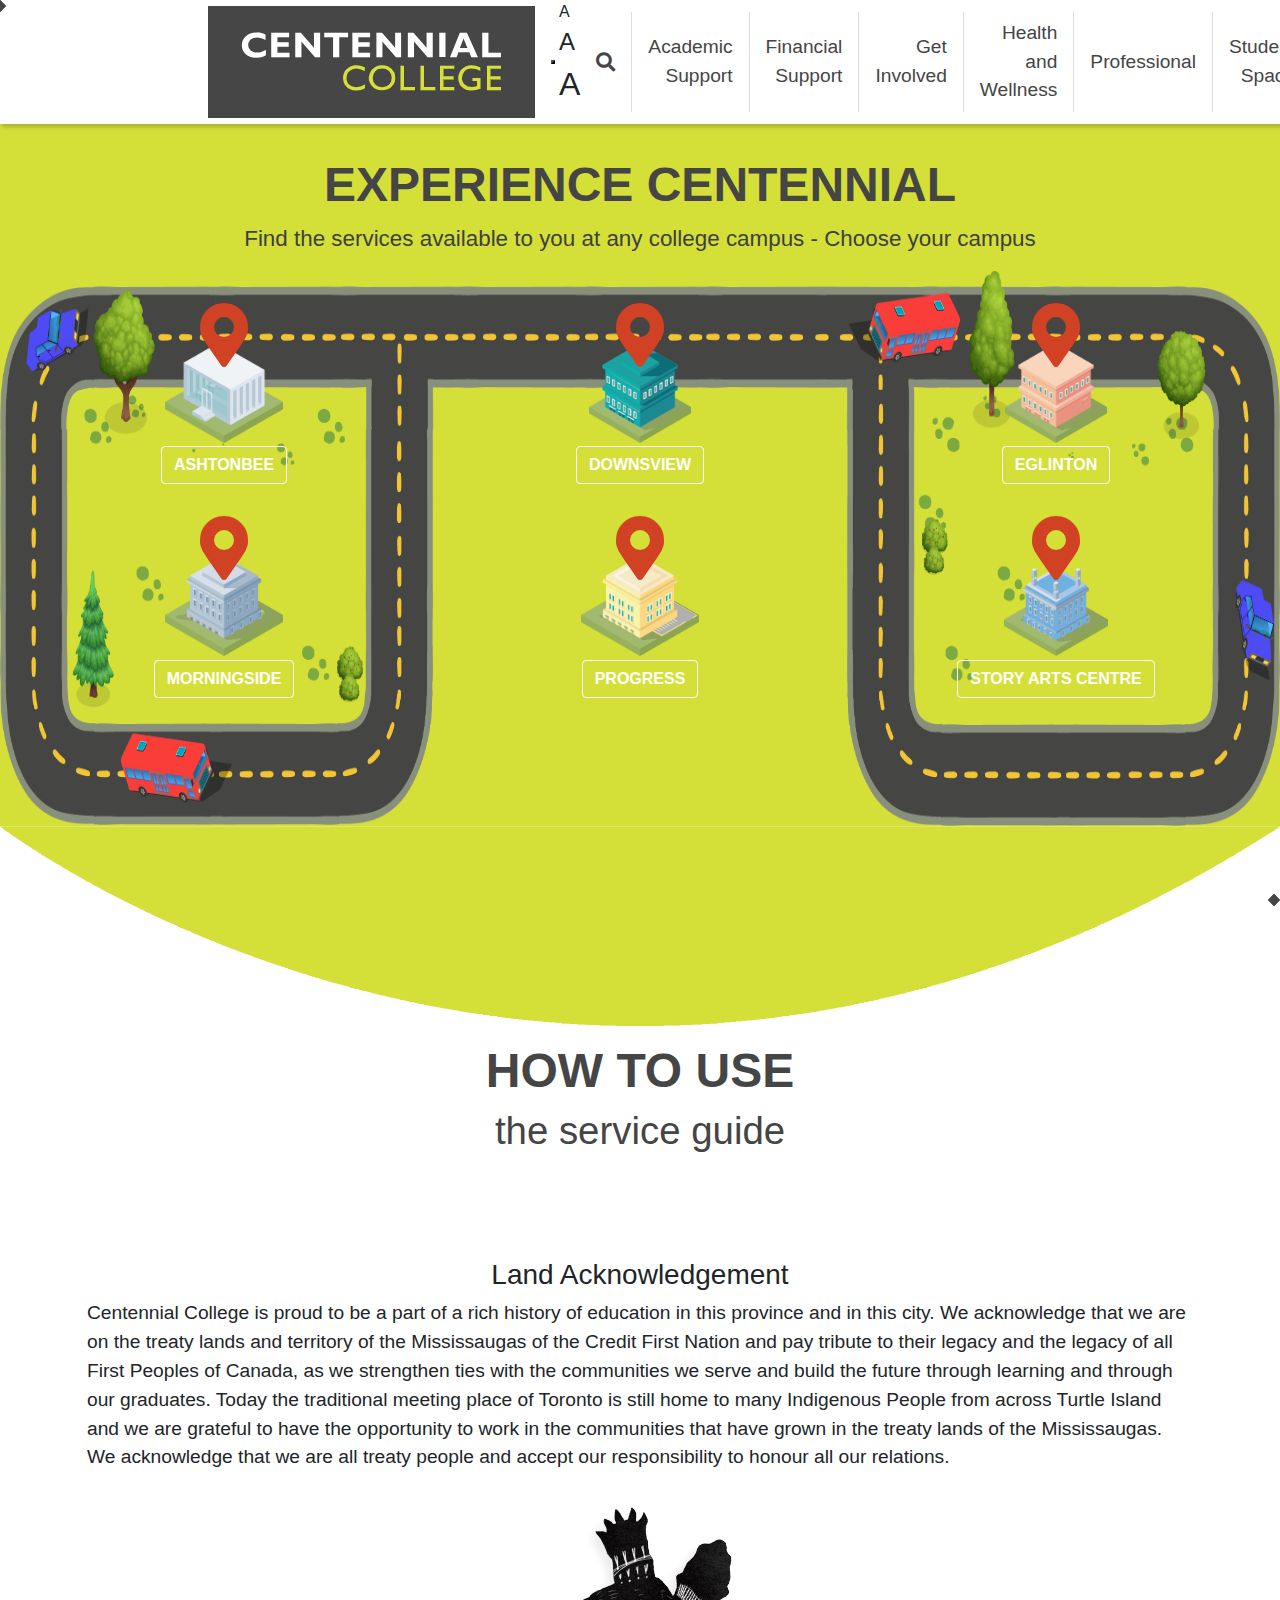
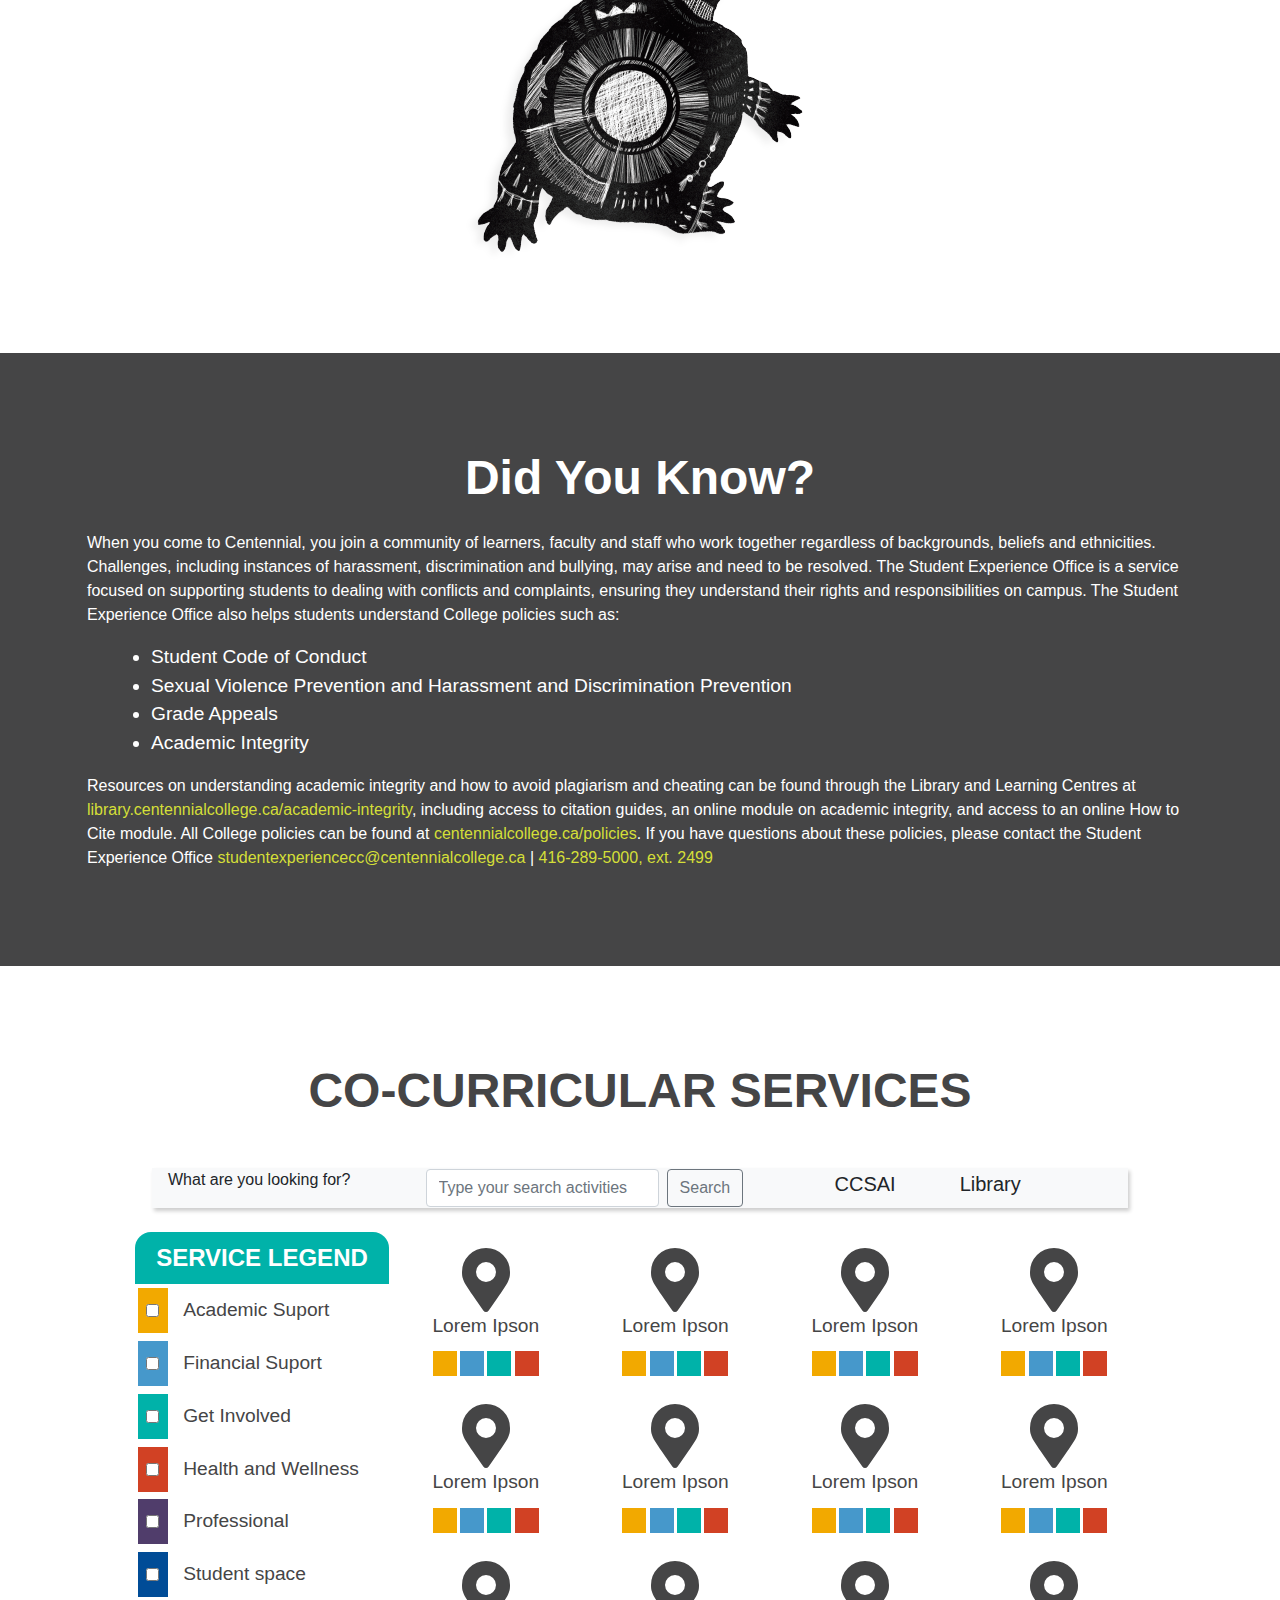
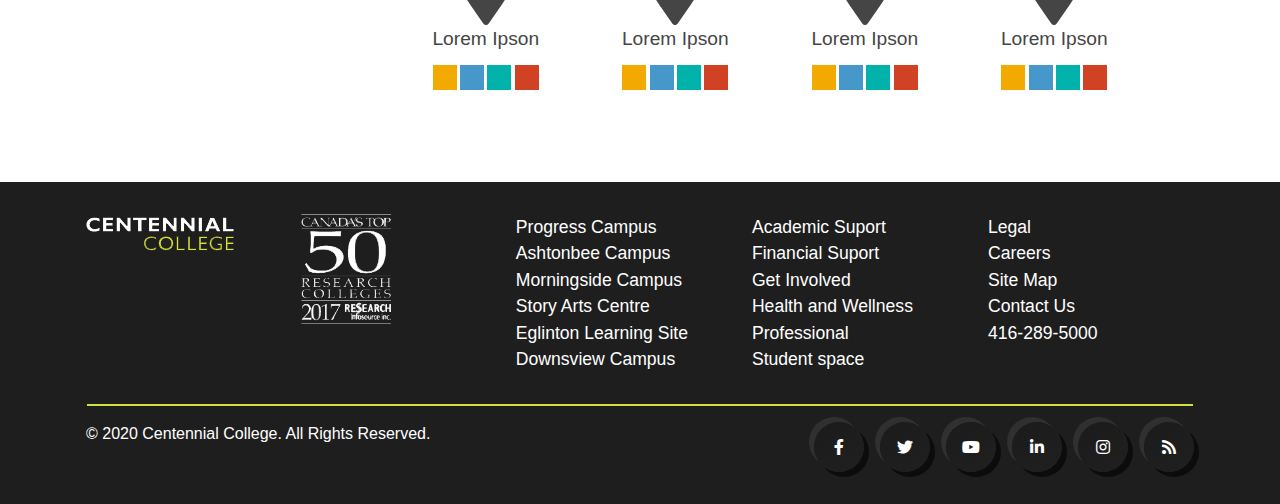
==== commit 62e73c2a: "update css files in game mode" ====
--- a/index.html
+++ b/index.html
@@ -19,13 +19,18 @@
 
 <body>
     <nav class="navbar navbar-expand-sm navbar-light justify-content-end">
-        <div class="container-fluid container-menu">
+        <div class="container-fluid">
             <a class="navbar-brand" href="#"><img src="assets/images/centennial_college_logo.png" /></a>
             <button class="disablebtn ml-auto mr-1"></button>
             <button class="navbar-toggler" type="button" data-toggle="collapse" data-target="#navbarSupportedContent">
           <span class="navbar-toggler-icon"></span>
         </button>
-            <div class="collapse navbar-collapse flex-grow-0" id="navbarSupportedContent">
+            <ul class="change-size-fonts">
+                <li class="sm">A</li>
+                <li class="md">A</li>
+                <li class="bg">A</li>
+            </ul>
+            <div class="collapse navbar-collapse" id="navbarSupportedContent">
                 <ul class="navbar-nav text-right">
                     <li><i class="fas fa-search"></i></li>
                     <li>Academic Support</li>
@@ -57,7 +62,7 @@
                         <div class="box c1">
                             <i class="fas fa-map-marker-alt"></i><br />
                             <img src="assets/images/ashtonbee_campus-SM.png" />
-                            <br /><a href="#" class="btn linkCampus">Ashtonbee</a>
+                            <br /><a href="campus.html" class="btn linkCampus">Ashtonbee</a>
                         </div>
                     </div>
 
@@ -65,7 +70,7 @@
                         <div class="box c1">
                             <i class="fas fa-map-marker-alt"></i><br />
                             <img src="assets/images/downsview_campus-SM.png" />
-                            <br /><a href="#" class="btn linkCampus">Downsview</a>
+                            <br /><a href="campus.html" class="btn linkCampus">Downsview</a>
                         </div>
                     </div>
 
@@ -73,7 +78,7 @@
                         <div class="box c1">
                             <i class="fas fa-map-marker-alt"></i><br />
                             <img src="assets/images/eglinton_campus-SM.png" />
-                            <br /><a href="#" class="btn linkCampus">Eglinton</a>
+                            <br /><a href="campus.html" class="btn linkCampus">Eglinton</a>
                         </div>
                     </div>
                 </div>
@@ -82,54 +87,63 @@
                         <div class="box c1">
                             <i class="fas fa-map-marker-alt"></i><br />
                             <img src="assets/images/morningside_campus-SM.png" />
-                            <br /><a href="#" class="btn linkCampus">Morningside</a>
+                            <br /><a href="campus.html" class="btn linkCampus">Morningside</a
+                >
+              </div>
+            </div>
+            <div class="col-xs">
+              <div class="box c1">
+                <i class="fas fa-map-marker-alt"></i><br />
+                <img src="assets/images/progress_campus-SM.png" />
+                <br /><a href="campus.html" class="btn linkCampus">Progress</a>
                         </div>
                     </div>
                     <div class="col-xs">
                         <div class="box c1">
                             <i class="fas fa-map-marker-alt"></i><br />
-                            <img src="assets/images/progress_campus-SM.png" />
-                            <br /><a href="#" class="btn linkCampus">Progress</a>
-                        </div>
-                    </div>
-                    <div class="col-xs">
-                        <div class="box c1">
-                            <i class="fas fa-map-marker-alt"></i><br />
                             <img src="assets/images/story-arts-centre_campus-SM.png" />
-                            <br /><a href="#" class="btn linkCampus">Story Arts Centre</a>
-                        </div>
-                    </div>
-                </div>
-            </div>
-        </div>
-        <span class="curve"><img src="assets/images/curve.png"/></span>
+                            <br /><a href="campus.html" class="btn linkCampus">Story Arts Centre</a
+                >
+              </div>
+            </div>
+          </div>
+        </div>
+      </div>
     </section>
-
+    <div class="curve"><img src="assets/images/curve.png" /></div>
     <section class="infocontent">
-        <div class="container-fluid">
-            <div class="container">
-                <div class="title-m2">
-                    <h1>HOW TO USE</h1>
-                    <h2>the service guide</h2>
-                </div>
-                <div class="info">
-                    <h3>Land Acknowledgement</h3>
-                    <p>
-                        Centennial College is proud to be a part of a rich history of education in this province and in this city. We acknowledge that we are on the treaty lands and territory of the Mississaugas of the Credit First Nation and pay tribute to their legacy and
-                        the legacy of all First Peoples of Canada, as we strengthen ties with the communities we serve and build the future through learning and through our graduates. Today the traditional meeting place of Toronto is still home to many
-                        Indigenous People from across Turtle Island and we are grateful to have the opportunity to work in the communities that have grown in the treaty lands of the Mississaugas. We acknowledge that we are all treaty people and accept
-                        our responsibility to honour all our relations.
-                    </p>
-                    <img src="assets/images/turtle.png" />
-                </div>
-            </div>
-        </div>
+      <div class="container-fluid">
+        <div class="container">
+          <div class="title-m2">
+            <h1>HOW TO USE</h1>
+            <h2>the service guide</h2>
+          </div>
+          <div class="info">
+            <h3>Land Acknowledgement</h3>
+            <p>
+              Centennial College is proud to be a part of a rich history of
+              education in this province and in this city. We acknowledge that
+              we are on the treaty lands and territory of the Mississaugas of
+              the Credit First Nation and pay tribute to their legacy and the
+              legacy of all First Peoples of Canada, as we strengthen ties with
+              the communities we serve and build the future through learning and
+              through our graduates. Today the traditional meeting place of
+              Toronto is still home to many Indigenous People from across Turtle
+              Island and we are grateful to have the opportunity to work in the
+              communities that have grown in the treaty lands of the
+              Mississaugas. We acknowledge that we are all treaty people and
+              accept our responsibility to honour all our relations.
+            </p>
+            <img src="assets/images/turtle.png" />
+          </div>
+        </div>
+      </div>
     </section>
 
     <div class="container-fluid did-you-know">
         <div class="container">
             <div class="title-m2">
-                <h3>Did You Know?</h3>
+                <h4>Did You Know?</h4>
             </div>
             <p>
                 When you come to Centennial, you join a community of learners, faculty and staff who work together regardless of backgrounds, beliefs and ethnicities. Challenges, including instances of harassment, discrimination and bullying, may arise and need to be
@@ -163,620 +177,334 @@
       </div>
     </section>
 
-
-    <section class="co-curricular">
+ <section class="co-curricular">
       <div class="container cc-services">
         <div class="title-m2">
           <h1>CO-CURRICULAR SERVICES</h1>
         </div>
         <br>
         <nav class="navbar navbar-light bg-light justify-content-between">
-            <a class="navbar-brand">What are you looking for?</a>
-                <form class="form-inline" role="form">
-                    <input class="form-control mr-sm-2" type="search" placeholder="Type your search activities" aria-label="Search" id="txt-search" />
-                    <button class="btn btn-outline-secondary my-2 my-sm-0" type="submit">
+            <p>What are you looking for?</p>
+                            <form class="form-inline" role="form">
+                                <input class="form-control mr-sm-2" type="search" placeholder="Type your search activities" aria-label="Search" id="txt-search" />
+                                <button class="btn btn-outline-secondary my-2 my-sm-0" type="submit">
                 Search
               </button>
-                </form>
-
-               
-                <div id="footer"></div>
-
-                </nav>
-                <br>
-                <div class="row">
-                    <div class="col-3">
-                        <div class="row">
-                            <div class="col sl">SERVICE LEGEND</div>
-                        </div>
-                        <div class="row title-service">
-                            <div class="col-1 asc"><input type="checkbox" /></div>
-                            <div class="col as" onclick="OnLocationTypeClicked('Academic support',this)">Academic Support</div>
-                        </div>
-                        <div class="row title-service">
-                            <div class="col-1 fs"><input type="checkbox" /></div>
-                            <div class="col as" onclick="OnLocationTypeClicked('Financial support',this)">Financial Support</div>
-                        </div>
-                        <div class="row title-service">
-                            <div class="col-1 gi"><input type="checkbox" /></div>
-                            <div class="col as" onclick="OnLocationTypeClicked('Get involved',this)">Get Involved</div>
-                        </div>
-                        <div class="row title-service">
-                            <div class="col-1 hw"><input type="checkbox" /></div>
-                            <div class="col as" onclick="OnLocationTypeClicked('Health and Wellness',this)">Health and Wellness</div>
-                        </div>
-                        <div class="row title-service">
-                            <div class="col-1 prof"><input type="checkbox" /></div>
-                            <div class="col as" onclick="OnLocationTypeClicked('Professional',this)">Professional</div>
-                        </div>
-                        <div class="row title-service">
-                            <div class="col-1 ss"><input type="checkbox" /></div>
-                            <div class="col as" onclick="OnLocationTypeClicked('Student space',this)">Student space</div>
-                        </div>
-                    </div>
-                    <div class="col">
-                        <div class="row ccurricular">
-                            <!-- <div class="col">
-                                <i class="fas fa-map-marker-alt"></i><br />
-                                <a href="">Lorem Ipson</a>
-                                <div class="smsquare">
-                                    <span class="s1"></span>
-                                    <span class="s2"></span>
-                                    <span class="s3"></span>
-                                    <span class="s4"></span>
+                            </form>
+
+                            <div id="filter-records"></div>
+                            <div id="footer"></div>
+
+                            </nav>
+                            <br>
+                            <div class="row">
+                                <div class="col-3">
+                                    <div class="row">
+                                        <div class="col sl">SERVICE LEGEND</div>
+                                    </div>
+                                    <div class="row title-service">
+                                        <div class="col-1 asc"><input type="checkbox" /></div>
+                                        <div class="col as">Academic Suport</div>
+                                    </div>
+                                    <div class="row title-service">
+                                        <div class="col-1 fs"><input type="checkbox" /></div>
+                                        <div class="col as">Financial Suport</div>
+                                    </div>
+                                    <div class="row title-service">
+                                        <div class="col-1 gi"><input type="checkbox" /></div>
+                                        <div class="col as">Get Involved</div>
+                                    </div>
+                                    <div class="row title-service">
+                                        <div class="col-1 hw"><input type="checkbox" /></div>
+                                        <div class="col as">Health and Wellness</div>
+                                    </div>
+                                    <div class="row title-service">
+                                        <div class="col-1 prof"><input type="checkbox" /></div>
+                                        <div class="col as">Professional</div>
+                                    </div>
+                                    <div class="row title-service">
+                                        <div class="col-1 ss"><input type="checkbox" /></div>
+                                        <div class="col as">Student space</div>
+                                    </div>
                                 </div>
-                            </div>
-                            <div class="col">
-                                <i class="fas fa-map-marker-alt"></i><br />
-                                <a href="">Lorem Ipson</a>
-                                <div class="smsquare">
-                                    <span class="s1"></span>
-                                    <span class="s2"></span>
-                                    <span class="s3"></span>
-                                    <span class="s4"></span>
-                                </div>
-                            </div>
-                            <div class="col">
-                                <i class="fas fa-map-marker-alt"></i><br />
-                                <a href="">Lorem Ipson</a>
-                                <div class="smsquare">
-                                    <span class="s1"></span>
-                                    <span class="s2"></span>
-                                    <span class="s3"></span>
-                                    <span class="s4"></span>
-                                </div>
-                            </div>
-                            <div class="col">
-                                <i class="fas fa-map-marker-alt"></i><br />
-                                <a href="">Lorem Ipson</a>
-                                <div class="smsquare">
-                                    <span class="s1"></span>
-                                    <span class="s2"></span>
-                                    <span class="s3"></span>
-                                    <span class="s4"></span>
-                                </div>
-                            </div> -->
-                            <div class="row ccurricular"  id="filter-records"></div>
-                        </div>
-
-                        <!-- <div class="row ccurricular">
-                            <div class="col">
-                                <i class="fas fa-map-marker-alt"></i><br />
-                                <a href="">Lorem Ipson</a>
-                                <div class="smsquare">
-                                    <span class="s1"></span>
-                                    <span class="s2"></span>
-                                    <span class="s3"></span>
-                                    <span class="s4"></span>
-                                </div>
-                            </div>
-                            <div class="col">
-                                <i class="fas fa-map-marker-alt"></i><br />
-                                <a href="">Lorem Ipson</a>
-                                <div class="smsquare">
-                                    <span class="s1"></span>
-                                    <span class="s2"></span>
-                                    <span class="s3"></span>
-                                    <span class="s4"></span>
-                                </div>
-                            </div>
-                            <div class="col">
-                                <i class="fas fa-map-marker-alt"></i><br />
-                                <a href="">Lorem Ipson</a>
-                                <div class="smsquare">
-                                    <span class="s1"></span>
-                                    <span class="s2"></span>
-                                    <span class="s3"></span>
-                                    <span class="s4"></span>
-                                </div>
-                            </div>
-                            <div class="col">
-                                <i class="fas fa-map-marker-alt"></i><br />
-                                <a href="">Lorem Ipson</a>
-                                <div class="smsquare">
-                                    <span class="s1"></span>
-                                    <span class="s2"></span>
-                                    <span class="s3"></span>
-                                    <span class="s4"></span>
-                                </div>
-                            </div>
-                        </div>
-
-                        <div class="row ccurricular">
-                            <div class="col">
-                                <i class="fas fa-map-marker-alt"></i><br />
-                                <a href="">Lorem Ipson</a>
-                                <div class="smsquare">
-                                    <span class="s1"></span>
-                                    <span class="s2"></span>
-                                    <span class="s3"></span>
-                                    <span class="s4"></span>
-                                </div>
-                            </div>
-                            <div class="col">
-                                <i class="fas fa-map-marker-alt"></i><br />
-                                <a href="">Lorem Ipson</a>
-                                <div class="smsquare">
-                                    <span class="s1"></span>
-                                    <span class="s2"></span>
-                                    <span class="s3"></span>
-                                    <span class="s4"></span>
-                                </div>
-                            </div>
-                            <div class="col">
-                                <i class="fas fa-map-marker-alt"></i><br />
-                                <a href="">Lorem Ipson</a>
-                                <div class="smsquare">
-                                    <span class="s1"></span>
-                                    <span class="s2"></span>
-                                    <span class="s3"></span>
-                                    <span class="s4"></span>
-                                </div>
-                            </div>
-                            <div class="col">
-                                <i class="fas fa-map-marker-alt"></i><br />
-                                <a href="">Lorem Ipson</a>
-                                <div class="smsquare">
-                                    <span class="s1"></span>
-                                    <span class="s2"></span>
-                                    <span class="s3"></span>
-                                    <span class="s4"></span>
-                                </div>
-                            </div>
-                        </div>
-
-                        <div class="row ccurricular">
-                            <div class="col">
-                                <i class="fas fa-map-marker-alt"></i><br />
-                                <a href="">Lorem Ipson</a>
-                                <div class="smsquare">
-                                    <span class="s1"></span>
-                                    <span class="s2"></span>
-                                    <span class="s3"></span>
-                                    <span class="s4"></span>
-                                </div>
-                            </div>
-                            <div class="col">
-                                <i class="fas fa-map-marker-alt"></i><br />
-                                <a href="">Lorem Ipson</a>
-                                <div class="smsquare">
-                                    <span class="s1"></span>
-                                    <span class="s2"></span>
-                                    <span class="s3"></span>
-                                    <span class="s4"></span>
-                                </div>
-                            </div>
-                            <div class="col">
-                                <i class="fas fa-map-marker-alt"></i><br />
-                                <a href="">Lorem Ipson</a>
-                                <div class="smsquare">
-                                    <span class="s1"></span>
-                                    <span class="s2"></span>
-                                    <span class="s3"></span>
-                                    <span class="s4"></span>
-                                </div>
-                            </div>
-                            <div class="col">
-                                <i class="fas fa-map-marker-alt"></i><br />
-                                <a href="">Lorem Ipson</a>
-                                <div class="smsquare">
-                                    <span class="s1"></span>
-                                    <span class="s2"></span>
-                                    <span class="s3"></span>
-                                    <span class="s4"></span>
-                                </div>
-                            </div>
-                        </div>
-
-                        <div class="row ccurricular">
-                            <div class="col">
-                                <i class="fas fa-map-marker-alt"></i><br />
-                                <a href="">Lorem Ipson</a>
-                                <div class="smsquare">
-                                    <span class="s1"></span>
-                                    <span class="s2"></span>
-                                    <span class="s3"></span>
-                                    <span class="s4"></span>
-                                </div>
-                            </div>
-                            <div class="col">
-                                <i class="fas fa-map-marker-alt"></i><br />
-                                <a href="">Lorem Ipson</a>
-                                <div class="smsquare">
-                                    <span class="s1"></span>
-                                    <span class="s2"></span>
-                                    <span class="s3"></span>
-                                    <span class="s4"></span>
-                                </div>
-                            </div>
-                            <div class="col">
-                                <i class="fas fa-map-marker-alt"></i><br />
-                                <a href="">Lorem Ipson</a>
-                                <div class="smsquare">
-                                    <span class="s1"></span>
-                                    <span class="s2"></span>
-                                    <span class="s3"></span>
-                                    <span class="s4"></span>
-                                </div>
-                            </div>
-                            <div class="col">
-                                <i class="fas fa-map-marker-alt"></i><br />
-                                <a href="">Lorem Ipson</a>
-                                <div class="smsquare">
-                                    <span class="s1"></span>
-                                    <span class="s2"></span>
-                                    <span class="s3"></span>
-                                    <span class="s4"></span>
-                                </div>
-                            </div>
-                        </div> -->
-                    </div>
-                </div>
-        </div>
-        </section>
-
-        <section class="footer">
-            <div class="container">
-                <div class="row">
-                    <div class="col"><img src="assets/images/rodape_img.png" /></div>
-                    <div class="col-md-1"></div>
-                    <div class="col">
-                        <ul>
-                            <li><a href="">Progress Campus</a></li>
-                            <li><a href="">Ashtonbee Campus</a></li>
-                            <li><a href="">Morningside Campus</a></li>
-                            <li><a href="">Story Arts Centre</a></li>
-                            <li><a href="">Eglinton Learning Site</a></li>
-                            <li><a href="">Downsview Campus</a></li>
-                        </ul>
-                    </div>
-                    <div class="col">
-                        <ul>
-                            <li><a href="">Academic Support</a></li>
-                            <li><a href="">Financial Support</a></li>
-                            <li><a href="">Get Involved</a></li>
-                            <li><a href="">Health and Wellness</a></li>
-                            <li><a href="">Professional</a></li>
-                            <li><a href="">Student space</a></li>
-                        </ul>
-                    </div>
-                    <div class="col">
-                        <ul>
-                            <li><a href="">Legal</a></li>
-                            <li><a href="">Careers</a></li>
-                            <li><a href="">Site Map</a></li>
-                            <li><a href="">Contact Us</a></li>
-                            <li><a href="">416-289-5000</a></li>
-                        </ul>
-                    </div>
-                </div>
-                <hr />
-                <div class="row">
-                    <div class="col">
-                        <p>© 2020 Centennial College. All Rights Reserved.</p>
-                    </div>
-                    <div class="col">
-                        <div class="social-media">
-                            <div class="circle"><i class="fab fa-facebook-f"></i></div>
-                            <div class="circle"><i class="fab fa-twitter"></i></div>
-                            <div class="circle"><i class="fab fa-youtube"></i></div>
-                            <div class="circle"><i class="fab fa-linkedin-in"></i></div>
-                            <div class="circle"><i class="fab fa-instagram"></i></div>
-                            <div class="circle"><i class="fas fa-rss"></i></div>
-                        </div>
-                    </div>
-                </div>
-            </div>
-        </section>
-
-
-        <!--/Functions and scripts/-->
-        <script src="assets/js/bootstrap.min.js"></script>
-        <script src="assets/js/jquery-3.4.1.slim.min.js"></script>
-        <script src="assets/popper.min.js"></script>
-        <script src="assets/js/functions.js"></script>
-
-        <script type="text/javascript">
+                                <div class="col">
+                                    <div class="row ccurricular">
+                                        <div class="col">
+                                            <i class="fas fa-map-marker-alt"></i><br />
+                                            <a href="">Lorem Ipson</a>
+                            <div class="smsquare">
+                                <span class="s1"></span>
+                                <span class="s2"></span>
+                                <span class="s3"></span>
+                                <span class="s4"></span>
+                            </div>
+                        </div>
+                        <div class="col">
+                            <i class="fas fa-map-marker-alt"></i><br />
+                            <a href="">Lorem Ipson</a>
+                            <div class="smsquare">
+                                <span class="s1"></span>
+                                <span class="s2"></span>
+                                <span class="s3"></span>
+                                <span class="s4"></span>
+                            </div>
+                        </div>
+                        <div class="col">
+                            <i class="fas fa-map-marker-alt"></i><br />
+                            <a href="">Lorem Ipson</a>
+                            <div class="smsquare">
+                                <span class="s1"></span>
+                                <span class="s2"></span>
+                                <span class="s3"></span>
+                                <span class="s4"></span>
+                            </div>
+                        </div>
+                        <div class="col">
+                            <i class="fas fa-map-marker-alt"></i><br />
+                            <a href="">Lorem Ipson</a>
+                            <div class="smsquare">
+                                <span class="s1"></span>
+                                <span class="s2"></span>
+                                <span class="s3"></span>
+                                <span class="s4"></span>
+                            </div>
+                        </div>
+                    </div>
+
+                    <div class="row ccurricular">
+                        <div class="col">
+                            <i class="fas fa-map-marker-alt"></i><br />
+                            <a href="">Lorem Ipson</a>
+                            <div class="smsquare">
+                                <span class="s1"></span>
+                                <span class="s2"></span>
+                                <span class="s3"></span>
+                                <span class="s4"></span>
+                            </div>
+                        </div>
+                        <div class="col">
+                            <i class="fas fa-map-marker-alt"></i><br />
+                            <a href="">Lorem Ipson</a>
+                            <div class="smsquare">
+                                <span class="s1"></span>
+                                <span class="s2"></span>
+                                <span class="s3"></span>
+                                <span class="s4"></span>
+                            </div>
+                        </div>
+                        <div class="col">
+                            <i class="fas fa-map-marker-alt"></i><br />
+                            <a href="">Lorem Ipson</a>
+                            <div class="smsquare">
+                                <span class="s1"></span>
+                                <span class="s2"></span>
+                                <span class="s3"></span>
+                                <span class="s4"></span>
+                            </div>
+                        </div>
+                        <div class="col">
+                            <i class="fas fa-map-marker-alt"></i><br />
+                            <a href="">Lorem Ipson</a>
+                            <div class="smsquare">
+                                <span class="s1"></span>
+                                <span class="s2"></span>
+                                <span class="s3"></span>
+                                <span class="s4"></span>
+                            </div>
+                        </div>
+                    </div>
+
+                    <div class="row ccurricular">
+                        <div class="col">
+                            <i class="fas fa-map-marker-alt"></i><br />
+                            <a href="">Lorem Ipson</a>
+                            <div class="smsquare">
+                                <span class="s1"></span>
+                                <span class="s2"></span>
+                                <span class="s3"></span>
+                                <span class="s4"></span>
+                            </div>
+                        </div>
+                        <div class="col">
+                            <i class="fas fa-map-marker-alt"></i><br />
+                            <a href="">Lorem Ipson</a>
+                            <div class="smsquare">
+                                <span class="s1"></span>
+                                <span class="s2"></span>
+                                <span class="s3"></span>
+                                <span class="s4"></span>
+                            </div>
+                        </div>
+                        <div class="col">
+                            <i class="fas fa-map-marker-alt"></i><br />
+                            <a href="">Lorem Ipson</a>
+                            <div class="smsquare">
+                                <span class="s1"></span>
+                                <span class="s2"></span>
+                                <span class="s3"></span>
+                                <span class="s4"></span>
+                            </div>
+                        </div>
+                        <div class="col">
+                            <i class="fas fa-map-marker-alt"></i><br />
+                            <a href="">Lorem Ipson</a>
+                            <div class="smsquare">
+                                <span class="s1"></span>
+                                <span class="s2"></span>
+                                <span class="s3"></span>
+                                <span class="s4"></span>
+                            </div>
+                        </div>
+                    </div>
+                </div>
+            </div>
+        </div>
+    </section>
+
+    <footer class="footer-area">
+        <div class="container">
+            <div class="row">
+                <div class="col"><img src="assets/images/rodape_img.png" /></div>
+                <div class="col-md-1"></div>
+                <div class="col">
+                    <ul>
+                        <li><a href="">Progress Campus</a></li>
+                        <li><a href="">Ashtonbee Campus</a></li>
+                        <li><a href="">Morningside Campus</a></li>
+                        <li><a href="">Story Arts Centre</a></li>
+                        <li><a href="">Eglinton Learning Site</a></li>
+                        <li><a href="">Downsview Campus</a></li>
+                    </ul>
+                </div>
+                <div class="col">
+                    <ul>
+                        <li><a href="">Academic Suport</a></li>
+                        <li><a href="">Financial Suport</a></li>
+                        <li><a href="">Get Involved</a></li>
+                        <li><a href="">Health and Wellness</a></li>
+                        <li><a href="">Professional</a></li>
+                        <li><a href="">Student space</a></li>
+                    </ul>
+                </div>
+                <div class="col">
+                    <ul>
+                        <li><a href="">Legal</a></li>
+                        <li><a href="">Careers</a></li>
+                        <li><a href="">Site Map</a></li>
+                        <li><a href="">Contact Us</a></li>
+                        <li><a href="">416-289-5000</a></li>
+                    </ul>
+                </div>
+            </div>
+            <hr />
+            <div class="row">
+                <div class="col">
+                    <p>© 2020 Centennial College. All Rights Reserved.</p>
+                </div>
+                <div class="col">
+                    <div class="social-media">
+                        <div class="circle"><i class="fab fa-facebook-f"></i></div>
+                        <div class="circle"><i class="fab fa-twitter"></i></div>
+                        <div class="circle"><i class="fab fa-youtube"></i></div>
+                        <div class="circle"><i class="fab fa-linkedin-in"></i></div>
+                        <div class="circle"><i class="fab fa-instagram"></i></div>
+                        <div class="circle"><i class="fas fa-rss"></i></div>
+                    </div>
+                </div>
+            </div>
+        </div>
+    </footer>
+
+
+    <!--/Functions and scripts/-->
+    <script src="assets/js/bootstrap.min.js"></script>
+    <script src="assets/js/jquery-3.4.1.slim.min.js"></script>
+    <script src="assets/popper.min.js"></script>
+    <script src="assets/js/functions.js"></script>
+
+    <script type="text/javascript">
+        $(document).ready(function() {
             var data = [{
-                    location_id: "1",
-                    location_name: "CCSAI",
-                    location_type: "Health and Wellness",
-                    location_description: "61",
-                    location_redirecturl: "default_profile.png",
-                    location_filters: ["play", "gym", "lunch"]
-                }, {
-                    location_id: "2",
-                    location_name: "Library",
-                    location_type: "Academic support",
-                    location_description: "61",
-                    location_redirecturl: "default_profile.png",
-                    location_filters: ["books", "printing"]
-                }, {
-                    location_id: "3",
-                    location_name: "Career services & Co-operative Education",
-                    location_type: "Professional",
-                    location_description: "61",
-                    location_redirecturl: "default_profile.png",
-                    location_filters: ["job", "resume"]
-                },
-                {
-                    location_id: "4",
-                    location_name: "IT Help Desk",
-                    location_type: "Academic support",
-                    location_description: "61",
-                    location_redirecturl: "default_profile.png",
-                    location_filters: ["account", "password"]
-                },
-                {
-                    location_id: "5",
-                    location_name: "Student Experience Office",
-                    location_type: "Get involved",
-                    location_description: "61",
-                    location_redirecturl: "default_profile.png",
-                    location_filters: ["learn", "community"]
-                },
-                {
-                    location_id: "6",
-                    location_name: "Center For Academic English",
-                    location_type: "Academic support",
-                    location_description: "61",
-                    location_redirecturl: "default_profile.png",
-                    location_filters: ["language", "math", "english"]
-                }, {
-                    location_id: "7",
-                    location_name: "Prayer Room",
-                    location_type: "Student space",
-                    location_description: "61",
-                    location_redirecturl: "default_profile.png",
-                    location_filters: ["spiritual"]
-                }, {
-                    location_id: "8",
-                    location_name: "Book Store",
-                    location_type: "Student space",
-                    location_description: "61",
-                    location_redirecturl: "default_profile.png",
-                    location_filters: ["books", "buy", "rent", "return"]
-                }, {
-                    location_id: "9",
-                    location_name: "Community Outreach Office",
-                    location_type: "Get involved",
-                    location_description: "61",
-                    location_redirecturl: "default_profile.png",
-                    location_filters: ["education"]
-                }, {
-                    location_id: "10",
-                    location_name: "Incusive Washrooms",
-                    location_type: "Student space",
-                    location_description: "61",
-                    location_redirecturl: "default_profile.png",
-                    location_filters: ["hygene"]
-                }, {
-                    location_id: "11",
-                    location_name: "Center For Accesible Learning and Counselling Services",
-                    location_type: "Academic support",
-                    location_description: "61",
-                    location_redirecturl: "default_profile.png",
-                    location_filters: ["language", "math", "english"]
-                }, {
-                    location_id: "12",
-                    location_name: "Appiled Research, Innovation and Entrepreneurship Services",
-                    location_type: "Professional",
-                    location_description: "61",
-                    location_redirecturl: "default_profile.png",
-                    location_filters: ["business", "start-up"]
-                }, {
-                    location_id: "13",
-                    location_name: "Centennial Advising and Pathways Services",
-                    location_type: "Academic support",
-                    location_description: "61",
-                    location_redirecturl: "default_profile.png",
-                    location_filters: ["education"]
-                }, {
-                    location_id: "14",
-                    location_name: "Life Safety and Security",
-                    location_type: "Health and wellness",
-                    location_description: "61",
-                    location_redirecturl: "default_profile.png",
-                    location_filters: ["parking"]
-                }, {
-                    location_id: "15",
-                    location_name: "Assessment Center",
-                    location_type: "Academic support",
-                    location_description: "61",
-                    location_redirecturl: "default_profile.png",
-                    location_filters: ["Test", "math", "english"]
-                }, {
-                    location_id: "16",
-                    location_name: "The HUB(Enrollment Services)",
-                    location_type: "Financial support",
-                    location_description: "61",
-                    location_redirecturl: "default_profile.png",
-                    location_filters: ["fees"]
-                }, {
-                    location_id: "17",
-                    location_name: "International Education Center",
-                    location_type: "Academic support",
-                    location_description: "61",
-                    location_redirecturl: "default_profile.png",
-                    location_filters: ["admission"]
-                }, {
-                    location_id: "18",
-                    location_name: "Learning Services",
-                    location_type: "Academic support",
-                    location_description: "61",
-                    location_redirecturl: "default_profile.png",
-                    location_filters: ["education"]
-                }, {
-                    location_id: "19",
-                    location_name: "Math Center",
-                    location_type: "Academic support",
-                    location_description: "61",
-                    location_redirecturl: "default_profile.png",
-                    location_filters: ["math", "learn"]
-                }, {
-                    location_id: "20",
-                    location_name: "The Centre for Global Citizenship Education & Inclusion - GCEI",
-                    location_type: "Academic support",
-                    location_description: "61",
-                    location_redirecturl: "default_profile.png",
-                    location_filters: ["community"]
-                }, {
-                    location_id: "21",
-                    location_name: "Food Services Outlet",
-                    location_type: "Student space",
-                    location_description: "61",
-                    location_redirecturl: "default_profile.png",
-                    location_filters: ["lunch", "breakfast", "coffee"]
-                }, {
-                    location_id: "22",
-                    location_name: "Co-curriculur student Learnig and Development",
-                    location_type: "Get involved",
-                    location_description: "61",
-                    location_redirecturl: "default_profile.png",
-                    location_filters: ["education"]
-                }, {
-                    location_id: "23",
-                    location_name: "Alumni Engagement",
-                    location_type: "Get involved",
-                    location_description: "61",
-                    location_redirecturl: "default_profile.png",
-                    location_filters: ["community"]
-                }];
-            var activeType;    
-                
-                
-                function OnLocationTypeClicked(locationType,element) {
-                    let  outputForType = "";
-                    let countForType = 1;
-                    
-                    if(typeof activeType != "undefined")
-                        $(activeType).parent().removeClass('locationTypeSelected');
-                    $(element).parent().addClass('locationTypeSelected');
-                        $.each(data, function (key, val) {
-                            if (val.location_type == locationType) {
-                                //output += '<div class="row ccurricular">';
-                                outputForType += '<div class="col">';
-                                outputForType += '<i class="fas fa-map-marker-alt"></i><br />';
-                                outputForType += '<a href="">' + val.location_name + "</a>";
-                                outputForType +=
-                                    '<div class="smsquare"><span class="s1"></span><span class="s2"></span><span class="s3"></span><span class="s4"></span></div>';
-                                outputForType += "</div>";
-                                // output += "</div>";
-                                if (countForType % 2 == 0) {
-                                    outputForType += '</div><div class="row">';
-                                }
-                                countForType++;
-                            }
-                            outputForType += "</div>";
-                            $("#filter-records").html(outputForType);
-                        });
-                        activeType = element;
+                location_id: "1",
+                location_name: "CCSAI",
+                location_type: "Health and Wellness",
+                location_description: "61",
+                location_redirecturl: "default_profile.png",
+                location_filters: ["play", "gym", "lunch"]
+            }, {
+                location_id: "2",
+                location_name: "Library",
+                location_type: "Academic",
+                location_description: "61",
+                location_redirecturl: "default_profile.png",
+                location_filters: ["books", "printing"]
+            }];
+
+            var outputInit = '<div class="row">';
+            var countInit = 1;
+            $.each(data, function(key, val) {
+                outputInit += '<div class="col-md-6 well">';
+                outputInit += '<div class="col-md-7">';
+                outputInit += "<h5>" + val.location_name + "</h5>";
+                outputInit += "</div>";
+                outputInit += "</div>";
+                if (countInit % 2 == 0) {
+                    outputInit += '</div><div class="row">';
+                }
+                countInit++;
+            });
+            outputInit += "</div>";
+            $("#filter-records").html(outputInit);
+
+            $("#txt-search").keyup(function() {
+                var searchField = $(this).val();
+                if (searchField === "") {
+                    var outputInit = '<div class="row">';
+                    var countInit = 1;
+
+                    $.each(data, function(key, val) {
+                        outputInit += '<div class="col-md-6 well">';
+                        outputInit += '<div class="col-md-7">';
+                        outputInit += "<h5>" + val.location_name + "</h5>";
+                        outputInit += "</div>";
+                        outputInit += "</div>";
+                        if (countInit % 2 == 0) {
+                            outputInit += '</div><div class="row">';
+                        }
+                        countInit++;
+                    });
+                    outputInit += "</div>";
+                    $("#filter-records").html(outputInit);
+                    return;
+                }
+
+                var regex = new RegExp(searchField, "i");
+                var output = '<div class="row">';
+                var count = 1;
+
+                function checkFilter(val, regex) {
+                    val.location_filters.forEach((element) => {
+                        if (element.search(regex) != -1) return 1;
+                    });
+                }
+                $.each(data, function(key, val) {
+                    if (val.location_name.search(regex) != -1) {
+                        output += '<div class="col-md-6 well">';
+                        output += '<div class="col-md-7">';
+                        output += "<h5>" + val.location_name + "</h5>";
+                        output += "</div>";
+                        output += "</div>";
+                        if (count % 2 == 0) {
+                            output += '</div><div class="row">';
+                        }
+                        count++;
                     }
-            $(document).ready(function() {
-                
-                var outputInit = '';
-                var countInit = 1;
-                $.each(data, function(key, val) {
-                 // outputInit += '<div class="row ccurricular">';
-                    outputInit += '<div class="col">';
-                    outputInit += '<i class="fas fa-map-marker-alt"></i><br />';
-                    outputInit += '<a href="">' + val.location_name + "</a>";
-                    outputInit +=
-                        '<div class="smsquare"><span class="s1"></span><span class="s2"></span><span class="s3"></span><span class="s4"></span></div>';
-                    outputInit += "</div>";
-                 //   outputInit += "</div>";
-                    // if (countInit % 2 == 0) {
-                    //     outputInit += '</div><div class="row">';
-                    // }
-                    countInit++;
                 });
-                outputInit += "</div>";
-                $("#filter-records").html(outputInit);
-
-                $("#txt-search").keyup(function() {
-                    var searchField = $(this).val();
-                    if (searchField === "") {
-                        var outputInit = '<div class="row">';
-                        var countInit = 1;
-
-                        $.each(data, function(key, val) {
-                         //  outputInit += '<div class="row ccurricular">';
-                            outputInit += '<div class="col">';
-                            outputInit += '<i class="fas fa-map-marker-alt"></i><br />';
-                            outputInit += '<a href="">' + val.location_name + "</a>";
-                            outputInit +=
-                                '<div class="smsquare"><span class="s1"></span><span class="s2"></span><span class="s3"></span><span class="s4"></span></div>';
-                            outputInit += "</div>";
-                         //   outputInit += "</div>";
-                            if (countInit % 2 == 0) {
-                                outputInit += '</div><div class="row">';
-                            }
-                            countInit++;
-                        });
-                        outputInit += "</div>";
-                        $("#filter-records").html(outputInit);
-                        return;
-                    }
-
-                    var regex = new RegExp(searchField, "i");
-                    var output = '<div class="row">';
-                    var count = 1;
-
-                   function checkFilter(val, regex) {
-                        let breaker = -1;
-                        for (let i = 0; i < val.length; i++) {
-                            if (val[i].search(regex) != -1) {
-                                console.log(val[i]);
-                                breaker = 1;
-                                break;
-                            }
-                        }
-                        return breaker;
-                    }
-
-                    
-                    $.each(data, function(key, val) {
-                        if (val.location_name.search(regex) != -1 || checkFilter(val.location_filters, regex) != -1) {
-                           //output += '<div class="row ccurricular">';
-                            output += '<div class="col">';
-                            output += '<i class="fas fa-map-marker-alt"></i><br />';
-                            output += '<a href="">' + val.location_name + "</a>";
-                            output +=
-                                '<div class="smsquare"><span class="s1"></span><span class="s2"></span><span class="s3"></span><span class="s4"></span></div>';
-                            output += "</div>";
-                           // output += "</div>";
-                            if (count % 2 == 0) {
-                                output += '</div><div class="row">';
-                            }
-                            count++;
-                        }
-                    });
-                    output += "</div>";
-                    $("#filter-records").html(output);
-                });
+                output += "</div>";
+                $("#filter-records").html(output);
             });
-        </script>
-
+        });
+    </script>
 </body>
 
 </html>--- a/style.css
+++ b/style.css
@@ -1,474 +1,508 @@
+@import url("./assets/css/_media.css");
+@font-face {
+    src: url("./assets/fonts/franklin-gothic/FranklinGothic.ttf");
+}
+
 *,
 body,
 html {
-  margin: 0;
-  padding: 0;
-  font-family: -apple-system, BlinkMacSystemFont, "Segoe UI", Roboto, Oxygen,
-    Ubuntu, Cantarell, "Open Sans", "Helvetica Neue", sans-serif;
-}
+    font-family: 'Franklin Gothic Medium', sans-serif;
+    margin: 0;
+    padding: 0;
+}
+
+
+/* Font Family */
 
 nav {
-  box-shadow: 2px 3px 4px rgba(0, 0, 0, 0.2);
-  width: 100%;
-  padding: 0;
-  width: 100%;
-}
-
-.disablebtn {
-  border: none;
+    box-shadow: 2px 3px 4px rgba(0, 0, 0, .2);
+    width: 100%;
+    padding: 0;
+}
+
+.navbar {
+    margin: 0 !important;
+    padding-bottom: 0 !important;
+    padding-top: 0 !important;
+    width: 100%;
 }
 
 .navbar-brand {
-  padding-left: 1rem;
+    background: #464647;
+    margin-left: 10rem;
+}
+
+.change-size-fonts li {
+    display: inline-grid;
+    align-items: center;
+}
+
+.change-size-fonts .md {
+    font-size: 1.5rem;
+}
+
+.change-size-fonts .bg {
+    font-size: 2rem;
 }
 
 .navbar-nav {
-  font-size: 1.2rem;
-  padding: 0 !important;
-  margin: 0 !important;
+    width: 100%;
 }
 
 .navbar-nav li {
-  display: flex;
-  align-items: center;
-  padding: 1rem;
-  font-size: 1rem;
-  font-weight: 600;
-  border-right: 0.1px solid gainsboro;
-  height: 100px;
-  width: auto;
-  color: #403f44;
+    display: flex;
+    justify-content: flex-end;
+    align-items: center;
+    padding: 1rem;
+    font-size: 1.2rem;
+    border-right: .1px solid gainsboro;
+    height: 100px;
+    color: #454546;
+    font-weight: 100;
 }
 
 .navbar-nav li:last-child {
-  border-right: none;
-}
+    border-right: none;
+}
+
 
 /***********ALL CAMPUS SECTION***********/
 
 .allcampus {
-  padding: 0;
-  background: url("assets/images/map_cocurricular.png") no-repeat #a3cf63;
-  background-size: 100% 100%;
-  height: 550px;
-  width: 100%;
+    padding: 0;
+    background: url("assets/images/map_cocurricular.png") no-repeat #D4DF38;
+    background-size: 100% 100%;
+    height: 555px;
+    width: 100%;
 }
 
 .title-area {
-  display: flex;
-  justify-content: center;
-  text-align: center;
-  padding-top: 1rem;
-  margin: 0;
-  background: #a3cf63;
+    display: flex;
+    justify-content: center;
+    text-align: center;
+    padding-top: 1rem;
+    margin: 0;
+    background: #D4DF38;
 }
 
 .title h1 {
-  font-size: 2rem;
-  font-weight: bold;
-  font-family: -apple-system, BlinkMacSystemFont, "Segoe UI", Roboto, Oxygen,
-    Ubuntu, Cantarell, "Open Sans", "Helvetica Neue", sans-serif;
+    font-size: 2rem;
+    font-weight: bold;
+    font-family: -apple-system, BlinkMacSystemFont, 'Segoe UI', Roboto, Oxygen, Ubuntu, Cantarell, 'Open Sans', 'Helvetica Neue', sans-serif;
 }
 
 .title h2 {
-  font-size: 1.2rem;
+    font-size: 1.2rem;
 }
 
 .campusbuildings {
-  text-align: center;
-  z-index: 1;
-  width: 100%;
+    text-align: center;
+    z-index: 1;
+    width: 100%;
 }
 
 .campusbuildings img {
-  max-height: 100px;
+    max-height: 100px;
 }
 
 .c1 {
-  margin-top: 0.5rem;
+    margin-top: .5rem;
 }
 
 .c1:hover img {
-  filter: drop-shadow(5px 5px 5px #222);
-  transition: all 0.8s ease;
+    filter: drop-shadow(5px 5px 5px #222);
+    transition: all .8s ease;
 }
 
 .c1 i {
-  position: relative;
-  top: 1.5rem;
-  font-size: 4rem;
-  color: #cc2200;
-  z-index: 1;
+    position: relative;
+    top: 1.5rem;
+    font-size: 4rem;
+    color: #D14124;
+    z-index: 1;
 }
 
 .c1:hover i {
-  transition: all 0.8s ease;
-  animation: rotatemap 1s alternate infinite;
+    transition: all .8s ease;
+    animation: rotatemap 1s alternate infinite;
 }
 
 @keyframes rotatemap {
-  from {
-    transform: rotateY(0deg);
-  }
-  to {
-    transform: rotateY(360deg);
-  }
-}
+    from {
+        transform: rotateY(0deg);
+    }
+    to {
+        transform: rotateY(360deg);
+    }
+}
+
 
 /*BUTTON CAMPUS*/
 
 .linkCampus {
-  margin-top: 0.2rem;
-  transition: all 0.15s linear 0s;
-  text-transform: uppercase;
-  color: #fff !important;
-  text-decoration: none;
-  border: 0.1rem solid #fff !important;
-  font-weight: bold !important;
+    margin-top: .2rem;
+    transition: all .15s linear 0s;
+    text-transform: uppercase;
+    color: #fff !important;
+    text-decoration: none;
+    border: .1rem solid #fff !important;
+    font-weight: bold !important;
 }
 
 .linkCampus:hover {
-  background: #fff;
-  color: #010101 !important;
-  transition: all 0.5s ease;
+    background: #fff;
+    color: #454546 !important;
+    transition: all .5s ease;
 }
 
 .linkCampus::after {
-  transition: all 0.5s linear 0s;
-  content: "";
-  position: absolute;
-  top: 2px;
-  left: -4px;
-  width: 8px;
-  height: 8px;
-  background-color: #404040;
-  transform: rotate(45deg);
-  z-index: -1;
+    transition: all .5s linear 0s;
+    content: '';
+    position: absolute;
+    top: 2px;
+    left: -4px;
+    width: 8px;
+    height: 8px;
+    background-color: #454546;
+    transform: rotate(45deg);
+    z-index: -1;
 }
 
 .linkCampus::before {
-  transition: all 0.5s linear 0s;
-  content: "";
-  position: absolute;
-  bottom: -4px;
-  right: 2px;
-  width: 8px;
-  height: 8px;
-  background-color: #404040;
-  transform: rotate(45deg);
-  z-index: -1;
+    transition: all .5s linear 0s;
+    content: '';
+    position: absolute;
+    bottom: -4px;
+    right: 2px;
+    width: 8px;
+    height: 8px;
+    background-color: #454546;
+    transform: rotate(45deg);
+    z-index: -1;
 }
 
 .curve {
-  position: absolute;
-  bottom: -406px;
-  height: 200px;
-  width: 100%;
-  transform-origin: top;
+    position: relative;
+    top: 0;
+    height: 200px;
+    width: 100%;
+    transform-origin: top;
 }
 
 .curve img {
-  width: 100%;
-  height: 100%;
-}
-
-/* Large devices (large desktops, 1200px and up) */
-
-@media (min-width: 1300px) {
-  .curve {
-    position: absolute;
-    bottom: -127px;
-    height: 200px;
-    width: 100%;
-    transform-origin: top;
-  }
-}
+    width: 100%;
+    height: 100%;
+}
+
 
 /*/////////CONTENT/////////*/
 
+
 /*Section Info Content*/
 
 section.infocontent {
-  margin: 0;
-  padding-top: 10rem;
+    margin: 0;
 }
 
 .title-m2 {
-  text-align: center;
+    text-align: center;
+    padding: 1rem;
 }
 
 .title-m2 h1 {
-  font-family: -apple-system, BlinkMacSystemFont, "Segoe UI", Roboto, Oxygen,
-    Ubuntu, Cantarell, "Open Sans", "Helvetica Neue", sans-serif;
-  font-weight: bold;
-  color: #404040;
-  font-size: 3rem;
+    font-family: -apple-system, BlinkMacSystemFont, 'Segoe UI', Roboto, Oxygen, Ubuntu, Cantarell, 'Open Sans', 'Helvetica Neue', sans-serif;
+    font-weight: bold;
+    color: #454546;
+    font-size: 3rem;
 }
 
 .title-m2 h2 {
-  font-family: "Montserrat";
-  color: #404040;
-  font-size: 2.4rem;
-  font-weight: lighter;
+    font-family: -apple-system, BlinkMacSystemFont, 'Segoe UI', Roboto, Oxygen, Ubuntu, Cantarell, 'Open Sans', 'Helvetica Neue', sans-serif;
+    color: #454546;
+    font-size: 2.4rem;
+    font-weight: lighter;
+}
+
+.title-m2 h3 {
+    font-family: -apple-system, BlinkMacSystemFont, 'Segoe UI', Roboto, Oxygen, Ubuntu, Cantarell, 'Open Sans', 'Helvetica Neue', sans-serif;
+    font-weight: bold;
+    color: #454546;
+    font-size: 2rem;
+}
+
+.title-m2 h4 {
+    font-family: -apple-system, BlinkMacSystemFont, 'Segoe UI', Roboto, Oxygen, Ubuntu, Cantarell, 'Open Sans', 'Helvetica Neue', sans-serif;
+    font-weight: bold;
+    color: #fff;
+    font-size: 3rem;
 }
 
 .title-m2 p {
-  font-family: "Montserrat";
-  color: #404040;
-  font-size: 1.4rem;
-  font-weight: lighter;
-  padding: 0;
-  margin: 0;
+    font-family: -apple-system, BlinkMacSystemFont, 'Segoe UI', Roboto, Oxygen, Ubuntu, Cantarell, 'Open Sans', 'Helvetica Neue', sans-serif;
+    color: #404040;
+    font-size: 1.4rem;
+    font-weight: lighter;
+    padding: 0;
+    margin: 0;
 }
 
 .info {
-  margin-top: 5rem;
-  text-align: center;
+    margin-top: 5rem;
+    text-align: center;
 }
 
 section.infocontent p {
-  text-align: left;
-  font-size: 1.2rem;
+    text-align: left;
+    font-size: 1.2rem;
 }
 
 .did-you-know {
-  margin-top: 5rem;
-  background: #38383a;
-  color: #fff;
-  padding: 5rem;
+    margin-top: 5rem;
+    background: #454546;
+    color: #fff;
+    padding: 5rem;
 }
 
 .did-you-know h3 {
-  margin-bottom: 3rem;
-  font-size: 3rem;
-  text-align: center;
+    margin-bottom: 3rem;
+    font-size: 3rem;
+    text-align: center;
 }
 
 .did-you-know ul li {
-  text-align: left;
-  margin-left: 4rem;
-  font-size: 1.2rem;
+    text-align: left;
+    margin-left: 4rem;
+    font-size: 1.2rem;
 }
 
 .did-you-know a,
 .did-you-know span.green {
-  color: #cadf3d;
-}
+    color: #D4DF38;
+}
+
 
 /*SECTION CO-CURRICULAR*/
 
 section.co-curricular .cc-services {
-  padding: 5rem;
-  text-align: center;
+    padding: 5rem;
+    text-align: center;
 }
 
 .title-dark {
-  margin-bottom: 3rem;
-  text-align: center;
+    margin-bottom: 3rem;
+    text-align: center;
 }
 
 .title-dark h1 {
-  font-family: -apple-system, BlinkMacSystemFont, "Segoe UI", Roboto, Oxygen,
-    Ubuntu, Cantarell, "Open Sans", "Helvetica Neue", sans-serif;
-  font-weight: bold;
-  color: #010101;
-  font-size: 3rem;
+    font-family: -apple-system, BlinkMacSystemFont, 'Segoe UI', Roboto, Oxygen, Ubuntu, Cantarell, 'Open Sans', 'Helvetica Neue', sans-serif;
+    font-weight: bold;
+    color: #454546;
+    font-size: 3rem;
 }
 
 .title-dark h2 {
-  font-family: "Montserrat";
-  color: #fff;
-  font-size: 2.4rem;
-  font-weight: lighter;
+    font-family: -apple-system, BlinkMacSystemFont, 'Segoe UI', Roboto, Oxygen, Ubuntu, Cantarell, 'Open Sans', 'Helvetica Neue', sans-serif;
+    color: #fff;
+    font-size: 2.4rem;
+    font-weight: lighter;
 }
 
 .title-service {
-  color: #403f44;
-  text-align: center;
-  background: #fff;
-  margin: 0.1rem;
-  padding: 0.2rem;
+    color: #454546;
+    text-align: center;
+    background: #fff;
+    margin: .1rem;
+    padding: .2rem;
 }
 
 .sl {
-  font-weight: bold;
-  background: #869448;
-  font-size: 1.5rem;
-  padding: 0.5rem;
-  color: #fff;
-  text-align: center;
-  border-radius: 1rem 1rem 0 0;
-}
-
-.cc-services input[type="checkbox"] {
-  position: absolute;
-  top: 1rem;
-  left: 0.5rem;
+    font-weight: bold;
+    background: #00B2A9;
+    font-size: 1.5rem;
+    padding: .5rem;
+    color: #fff;
+    text-align: center;
+    border-radius: 1rem 1rem 0 0;
+}
+
+.cc-services input[type=checkbox] {
+    position: absolute;
+    top: 1rem;
+    left: .5rem;
 }
 
 .as {
-  font-size: 1.2rem;
-  padding: 0.5rem;
-  text-align: left;
+    font-size: 1.2rem;
+    padding: .5rem;
+    text-align: left;
 }
 
 .asc {
-  background: #33221e;
+    background: #F2A900;
 }
 
 .fs {
-  background: #2d3c33;
+    background: #4698CB;
 }
 
 .gi {
-  background: #52221c;
+    background: #00B2A9;
 }
 
 .hw {
-  background: #733f1b;
+    background: #D14124;
 }
 
 .prof {
-  background: #201f23;
+    background: #503D6B;
 }
 
 .ss {
-  background: #2c313a;
+    background: #004C97;
 }
 
 .ccurricular {
-  text-align: center;
+    text-align: center;
 }
 
 .ccurricular .col {
-  margin-left: 0.5rem;
-  margin-bottom: 0.5rem;
-  background: #fff;
-  padding: 1rem;
-  border-radius: 1rem;
+    margin-left: .5rem;
+    margin-bottom: .5rem;
+    background: #fff;
+    padding: 1rem;
+    border-radius: 1rem;
 }
 
 .ccurricular i {
-  color: #403f44;
-  font-size: 4rem;
+    color: #454546;
+    font-size: 4rem;
 }
 
 .ccurricular a {
-  color: #403f44;
-  font-size: 1.2rem;
+    color: #454546;
+    font-size: 1.2rem;
 }
 
 .ccurricular a:hover {
-  color: #403f44;
+    color: #454546;
 }
 
 .ccurricular:hover i {
-  transform: rotateY(180deg);
+    transform: rotateY(180deg);
 }
 
 .smsquare span {
-  position: relative;
-  top: 0.5rem;
-  display: inline;
-  margin: 0.1rem;
-  padding-left: 1.5rem;
-  padding-bottom: 0.5rem;
+    position: relative;
+    top: .5rem;
+    display: inline;
+    margin: .1rem;
+    padding-left: 1.5rem;
+    padding-bottom: .5rem;
 }
 
 span.s1 {
-  background: #33221e;
-  width: 100%;
+    background: #F2A900;
+    width: 100%;
 }
 
 span.s2 {
-  background: #2d3c33;
-  width: 100%;
+    background: #4698CB;
+    width: 100%;
 }
 
 span.s3 {
-  background: #52221c;
-  width: 100%;
+    background: #00B2A9;
+    width: 100%;
 }
 
 span.s4 {
-  background: #733f1b;
-  width: 100%;
-}
-
-section.footer {
-  position: relative;
-  background: #1e1e1e;
-  padding: 2rem;
-  margin: 0;
-  color: #fff;
-}
-
-section.footer ul {
-  list-style-type: none;
-}
-
-section.footer ul li {
-  vertical-align: bottom;
-}
-
-section.footer ul li a {
-  font-size: 1.1rem;
-  font-family: "Montserrat";
-  color: #fff;
-}
-
-section.footer hr {
-  border: 0.05rem solid #cadf3d;
-}
-
-section.footer .social-media {
-  display: flex;
-  flex-direction: row;
-  justify-content: flex-end;
-}
-
-section.footer .circle {
-  display: flex;
-  justify-content: center;
-  align-items: center;
-  width: 50px;
-  height: 50px;
-  border-radius: 50%;
-  background: linear-gradient(145deg, #1b1b1b, #202020);
-  box-shadow: 5px 5px 0px #0c0c0c, -5px -5px 0px #303030;
-  margin-left: 1rem;
-}
+    background: #D14124;
+    width: 100%;
+}
+
+
+/*********************************/
+
+footer.footer-area {
+    position: relative;
+    background: #1E1E1E;
+    padding: 2rem;
+    margin: 0;
+    color: #fff
+}
+
+footer.footer-area ul {
+    list-style-type: none;
+}
+
+footer.footer-area ul li {
+    vertical-align: bottom;
+}
+
+footer.footer-area ul li a {
+    font-size: 1.1rem;
+    color: #fff;
+}
+
+footer.footer-area hr {
+    border: 0.05rem solid #D4DF38;
+}
+
+footer.footer-area .social-media {
+    display: flex;
+    flex-direction: row;
+    justify-content: flex-end;
+}
+
+footer.footer-area .circle {
+    display: flex;
+    justify-content: center;
+    align-items: center;
+    width: 50px;
+    height: 50px;
+    border-radius: 50%;
+    background: linear-gradient(145deg, #1b1b1b, #202020);
+    box-shadow: 5px 5px 0px #0c0c0c, -5px -5px 0px #303030;
+    margin-left: 1rem;
+}
+
 
 /*****************DOWNSVIEW***********************/
 
 section.downsview {
-  padding-top: 1rem;
-  background: #aed26a;
+    padding-top: 1rem;
+    background: #D4DF38;
 }
 
 .downsview-map {
-  background: url("../images/downsview_map.png") no-repeat top center;
-  background-size: contain;
-  width: 100%;
-  height: 100vh;
+    padding: 0;
+    margin: 0;
+}
+
+iframe {
+    position: relative;
+    width: 100%;
+    height: 640px;
+    border: .5rem solid #464647;
+    border-radius: 1rem;
+    background: #464647 !important;
+    padding: 0;
 }
 
 .dv1 {
-  text-align: center;
-  position: absolute;
-  left: -10rem;
-  top: 0;
+    text-align: center;
+    position: absolute;
+    left: -10rem;
+    top: 0;
 }
 
 .title-dv {
-  width: 30%;
-  position: relative;
-  left: 34.5%;
-  height: auto;
-  text-align: center;
-}
-
-/*****************Search bar***********************/
-.locationTypeSelected {
-  background-color: bisque;
-}
+    width: 30%;
+    position: relative;
+    left: 34.5%;
+    height: auto;
+    text-align: center;
+}
+
+
+/*Game screen*/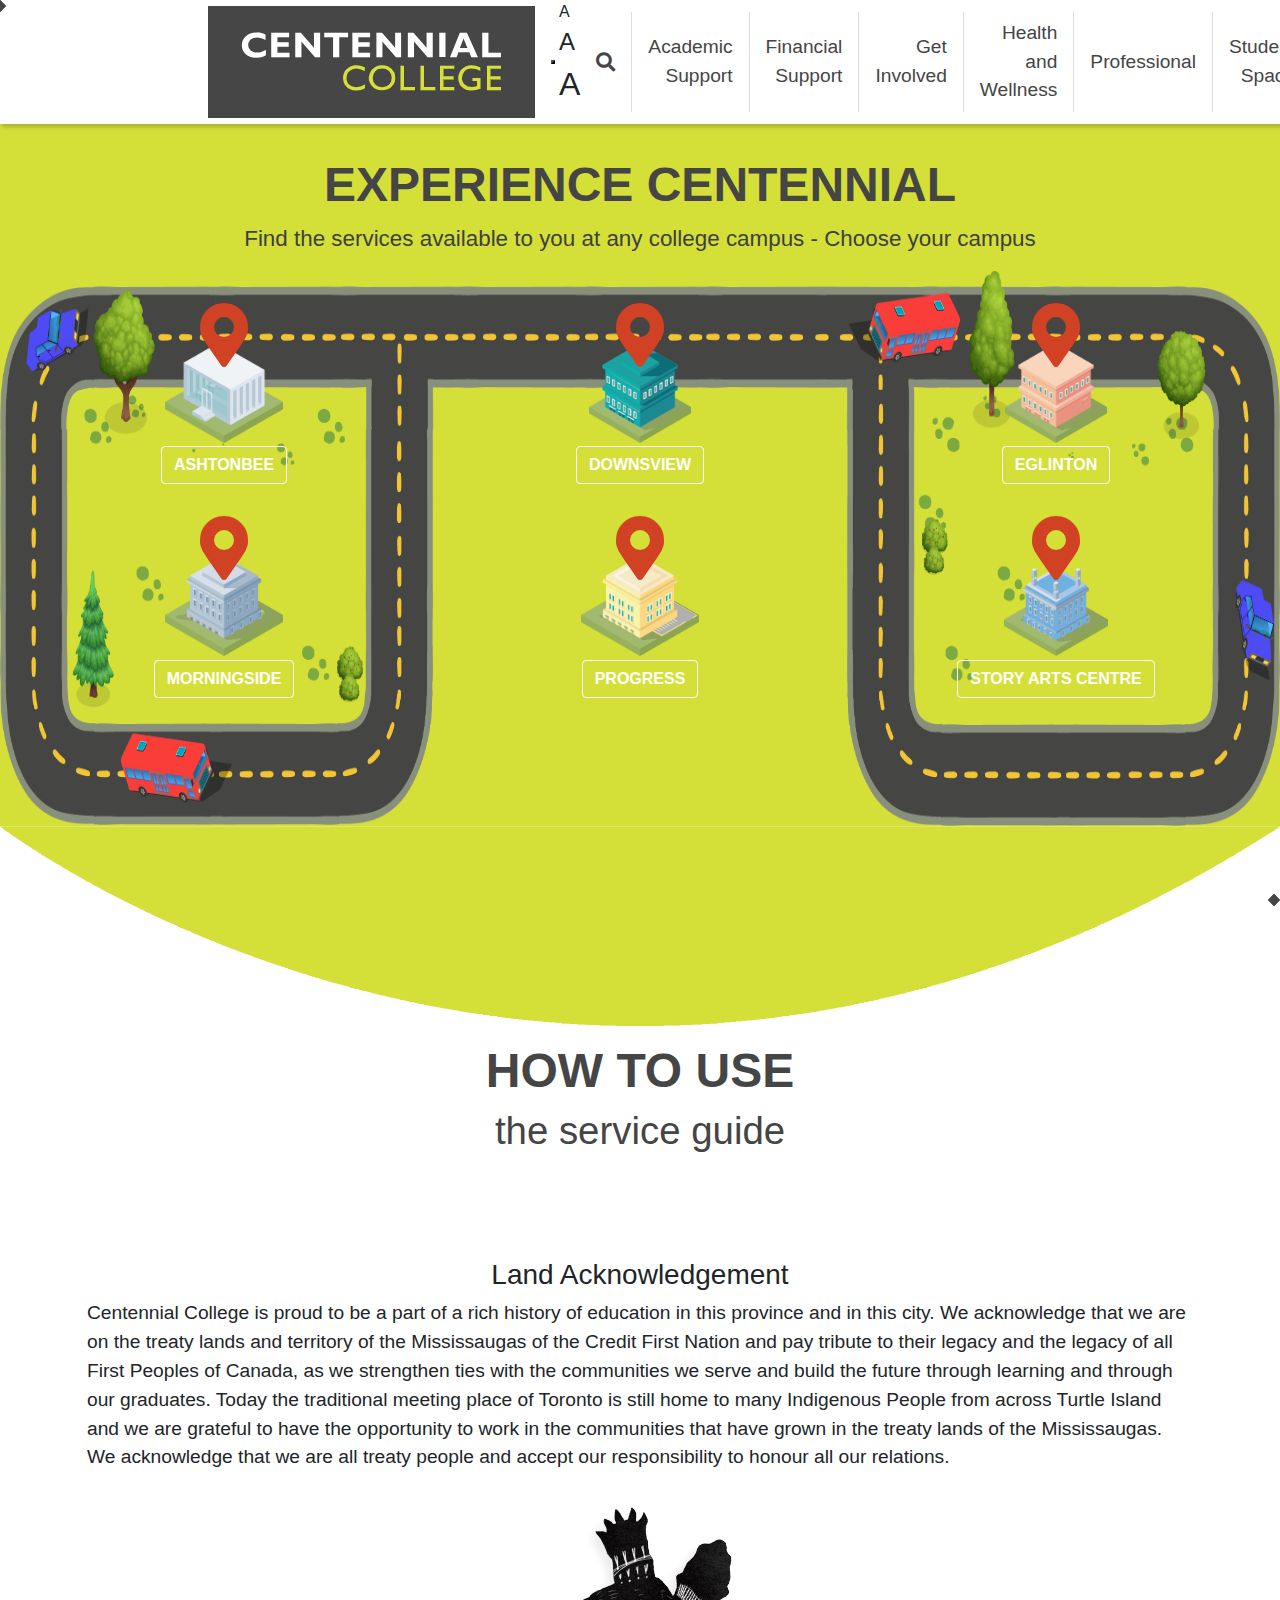
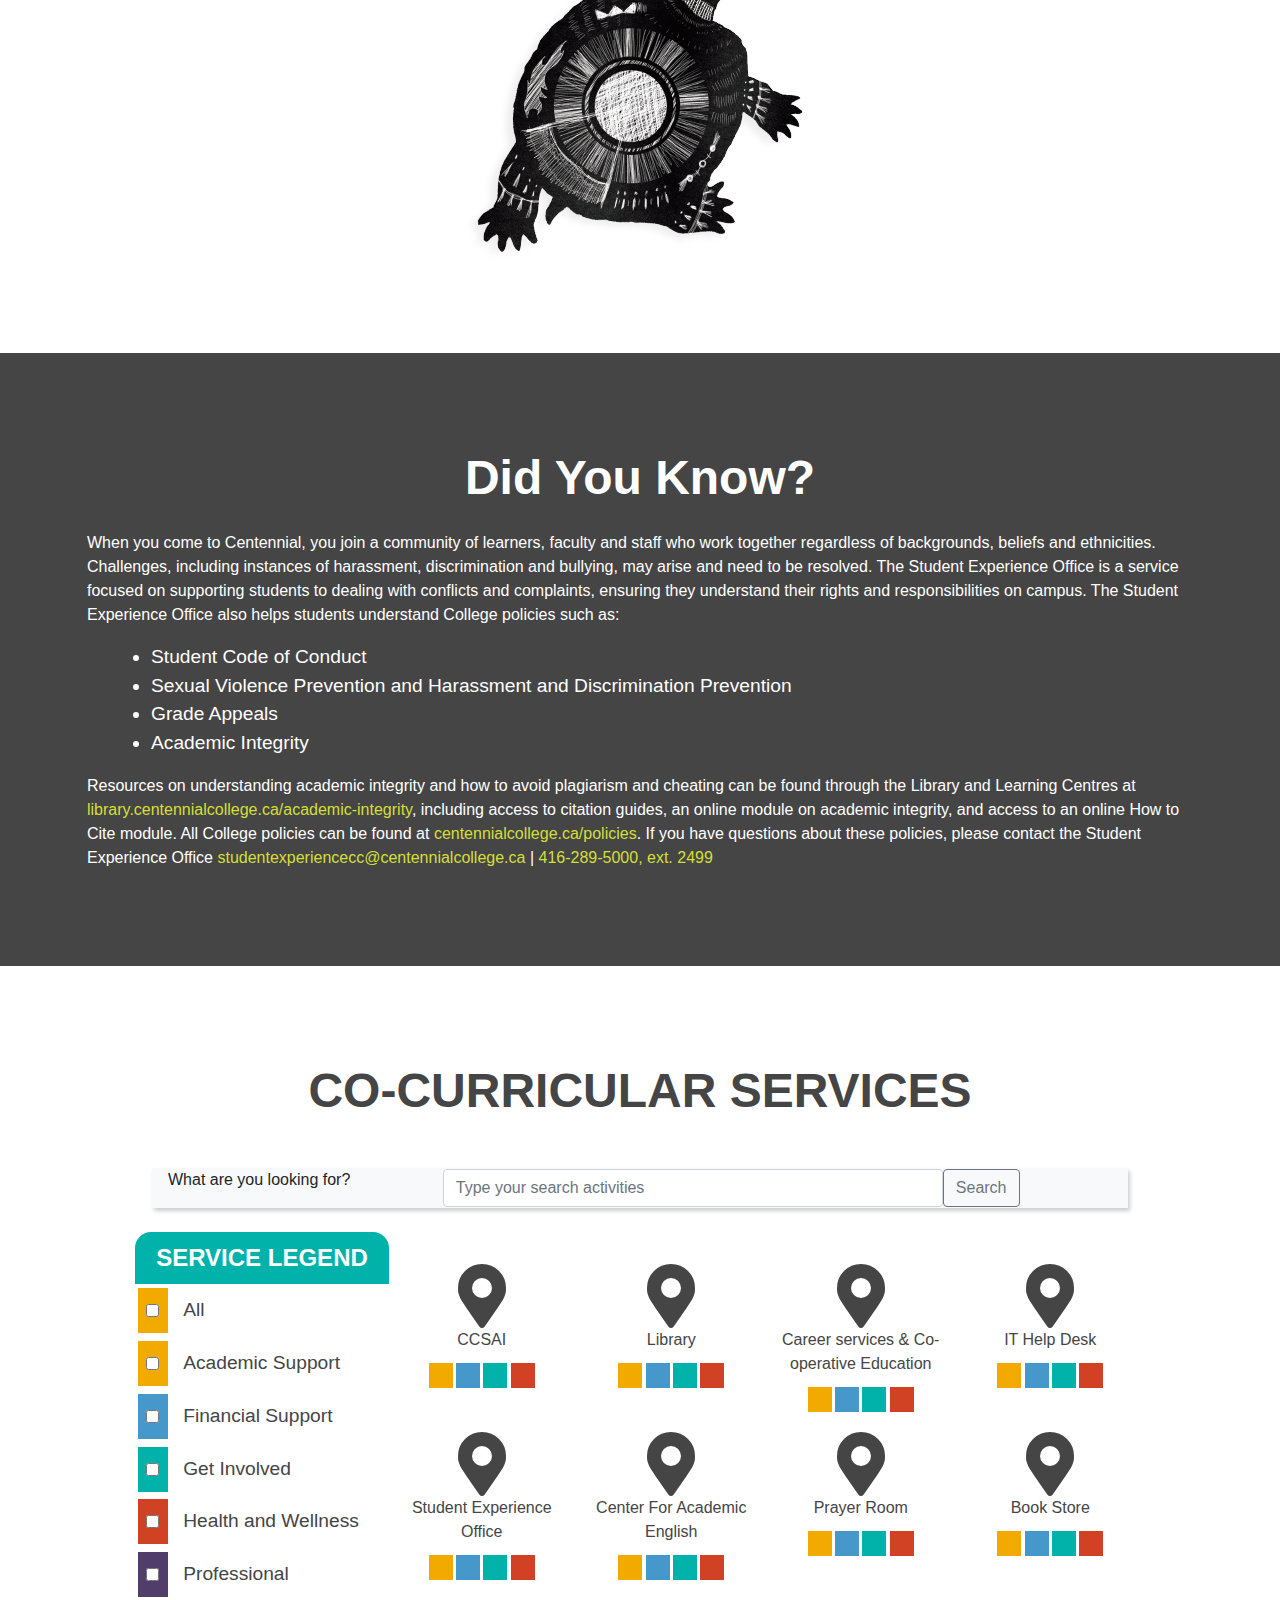
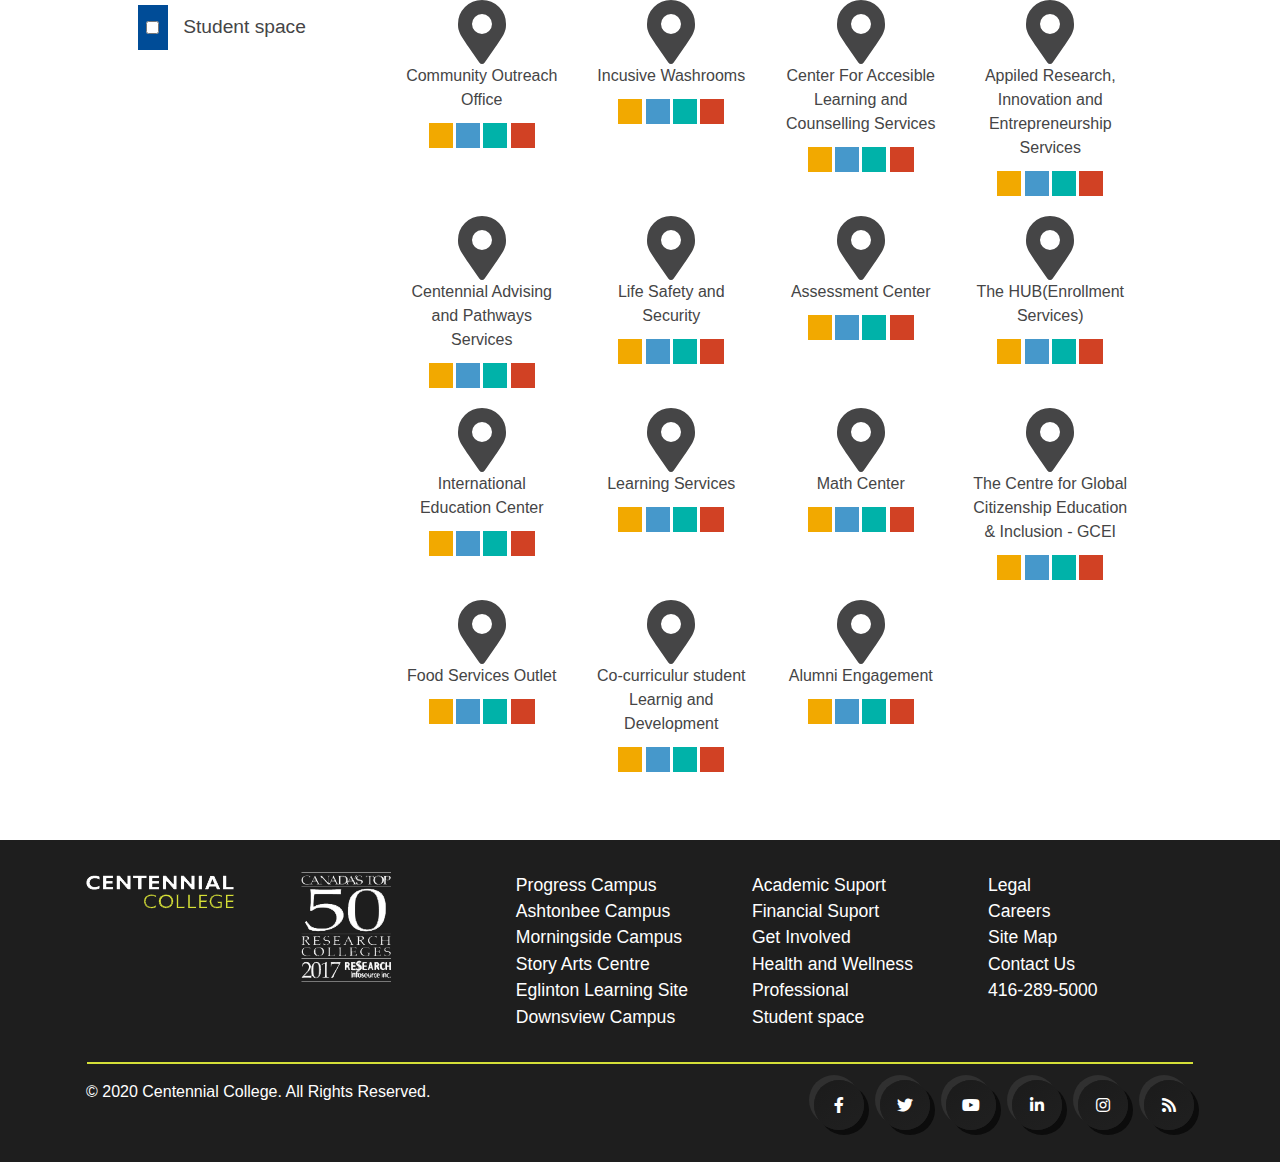
==== commit 31b207b4: "update search css" ====
--- a/index.html
+++ b/index.html
@@ -20,7 +20,7 @@
 <body>
     <nav class="navbar navbar-expand-sm navbar-light justify-content-end">
         <div class="container-fluid">
-            <a class="navbar-brand" href="#"><img src="assets/images/centennial_college_logo.png" /></a>
+            <a class="navbar-brand" href="index.html"><img src="assets/images/centennial_college_logo.png" /></a>
             <button class="disablebtn ml-auto mr-1"></button>
             <button class="navbar-toggler" type="button" data-toggle="collapse" data-target="#navbarSupportedContent">
           <span class="navbar-toggler-icon"></span>
@@ -177,187 +177,114 @@
       </div>
     </section>
 
- <section class="co-curricular">
-      <div class="container cc-services">
-        <div class="title-m2">
-          <h1>CO-CURRICULAR SERVICES</h1>
-        </div>
-        <br>
-        <nav class="navbar navbar-light bg-light justify-content-between">
-            <p>What are you looking for?</p>
-                            <form class="form-inline" role="form">
-                                <input class="form-control mr-sm-2" type="search" placeholder="Type your search activities" aria-label="Search" id="txt-search" />
-                                <button class="btn btn-outline-secondary my-2 my-sm-0" type="submit">
-                Search
-              </button>
-                            </form>
-
-                            <div id="filter-records"></div>
-                            <div id="footer"></div>
-
-                            </nav>
-                            <br>
-                            <div class="row">
-                                <div class="col-3">
-                                    <div class="row">
-                                        <div class="col sl">SERVICE LEGEND</div>
-                                    </div>
-                                    <div class="row title-service">
-                                        <div class="col-1 asc"><input type="checkbox" /></div>
-                                        <div class="col as">Academic Suport</div>
-                                    </div>
-                                    <div class="row title-service">
-                                        <div class="col-1 fs"><input type="checkbox" /></div>
-                                        <div class="col as">Financial Suport</div>
-                                    </div>
-                                    <div class="row title-service">
-                                        <div class="col-1 gi"><input type="checkbox" /></div>
-                                        <div class="col as">Get Involved</div>
-                                    </div>
-                                    <div class="row title-service">
-                                        <div class="col-1 hw"><input type="checkbox" /></div>
-                                        <div class="col as">Health and Wellness</div>
-                                    </div>
-                                    <div class="row title-service">
-                                        <div class="col-1 prof"><input type="checkbox" /></div>
-                                        <div class="col as">Professional</div>
-                                    </div>
-                                    <div class="row title-service">
-                                        <div class="col-1 ss"><input type="checkbox" /></div>
-                                        <div class="col as">Student space</div>
-                                    </div>
-                                </div>
-                                <div class="col">
-                                    <div class="row ccurricular">
-                                        <div class="col">
-                                            <i class="fas fa-map-marker-alt"></i><br />
-                                            <a href="">Lorem Ipson</a>
-                            <div class="smsquare">
-                                <span class="s1"></span>
-                                <span class="s2"></span>
-                                <span class="s3"></span>
-                                <span class="s4"></span>
-                            </div>
-                        </div>
-                        <div class="col">
-                            <i class="fas fa-map-marker-alt"></i><br />
-                            <a href="">Lorem Ipson</a>
-                            <div class="smsquare">
-                                <span class="s1"></span>
-                                <span class="s2"></span>
-                                <span class="s3"></span>
-                                <span class="s4"></span>
-                            </div>
-                        </div>
-                        <div class="col">
-                            <i class="fas fa-map-marker-alt"></i><br />
-                            <a href="">Lorem Ipson</a>
-                            <div class="smsquare">
-                                <span class="s1"></span>
-                                <span class="s2"></span>
-                                <span class="s3"></span>
-                                <span class="s4"></span>
-                            </div>
-                        </div>
-                        <div class="col">
-                            <i class="fas fa-map-marker-alt"></i><br />
-                            <a href="">Lorem Ipson</a>
-                            <div class="smsquare">
-                                <span class="s1"></span>
-                                <span class="s2"></span>
-                                <span class="s3"></span>
-                                <span class="s4"></span>
-                            </div>
-                        </div>
-                    </div>
+     <section class="co-curricular">
+        <div class="container cc-services">
+            <div class="title-m2">
+                <h1>CO-CURRICULAR SERVICES</h1>
+            </div>
+            <br>
+            <nav class="navbar navbar-light bg-light justify-content-between">
+                <p>What are you looking for?</p>
+                <div class="form-inline">
+                    <input class="form-control mr-bg-2" type="search" placeholder="Type your search activities"
+                        aria-label="Search" id="txt-search" style="width: 500px;" />
+                    <button id="searchBtn"class="btn btn-outline-secondary my-2 my-sm-0"  onclick="OnSearchButtonClicked(this)">
+                        Search
+                    </button>
+                </div>
+
+                <!-- <div id="filter-records"></div> -->
+                <div id="footer"></div>
+
+            </nav>
+            <br>
+            <div class="row">
+
+                <div class="col-3">
+                    <div class="row">
+                        <div class="col sl">SERVICE LEGEND</div>
+                    </div>
+                    <div class="row title-service">
+                        <div class="col-1 asc" ><input type="checkbox" /></div>
+                        <div class="col as" onclick="OnLocationTypeClicked('All',this)">All</div>
+                    </div>
+                    <div class="row title-service">
+                        <div class="col-1 asc"><input type="checkbox" /></div>
+                        <div class="col as" onclick="OnLocationTypeClicked('Academic support',this)">Academic Support
+                        </div>
+                    </div>
+                    <div class="row title-service">
+                        <div class="col-1 fs"><input type="checkbox" /></div>
+                        <div class="col as" onclick="OnLocationTypeClicked('Financial support',this)">Financial Support
+                        </div>
+                    </div>
+                    <div class="row title-service">
+                        <div class="col-1 gi"><input type="checkbox" /></div>
+                        <div class="col as" onclick="OnLocationTypeClicked('Get involved',this)">Get Involved</div>
+                    </div>
+                    <div class="row title-service">
+                        <div class="col-1 hw"><input type="checkbox" /></div>
+                        <div class="col as" onclick="OnLocationTypeClicked('Health and Wellness',this)">Health and
+                            Wellness</div>
+                    </div>
+                    <div class="row title-service">
+                        <div class="col-1 prof"><input type="checkbox" /></div>
+                        <div class="col as" onclick="OnLocationTypeClicked('Professional',this)">Professional</div>
+                    </div>
+                    <div class="row title-service">
+                        <div class="col-1 ss"><input type="checkbox" /></div>
+                        <div class="col as" onclick="OnLocationTypeClicked('Student space',this)">Student space</div>
+                    </div>
+                </div>
+                
+                <div class="col" id="filter-records">
 
                     <div class="row ccurricular">
                         <div class="col">
-                            <i class="fas fa-map-marker-alt"></i><br />
-                            <a href="">Lorem Ipson</a>
-                            <div class="smsquare">
-                                <span class="s1"></span>
-                                <span class="s2"></span>
-                                <span class="s3"></span>
-                                <span class="s4"></span>
-                            </div>
-                        </div>
-                        <div class="col">
-                            <i class="fas fa-map-marker-alt"></i><br />
-                            <a href="">Lorem Ipson</a>
-                            <div class="smsquare">
-                                <span class="s1"></span>
-                                <span class="s2"></span>
-                                <span class="s3"></span>
-                                <span class="s4"></span>
-                            </div>
-                        </div>
-                        <div class="col">
-                            <i class="fas fa-map-marker-alt"></i><br />
-                            <a href="">Lorem Ipson</a>
-                            <div class="smsquare">
-                                <span class="s1"></span>
-                                <span class="s2"></span>
-                                <span class="s3"></span>
-                                <span class="s4"></span>
-                            </div>
-                        </div>
-                        <div class="col">
-                            <i class="fas fa-map-marker-alt"></i><br />
-                            <a href="">Lorem Ipson</a>
-                            <div class="smsquare">
-                                <span class="s1"></span>
-                                <span class="s2"></span>
-                                <span class="s3"></span>
-                                <span class="s4"></span>
-                            </div>
-                        </div>
-                    </div>
-
-                    <div class="row ccurricular">
-                        <div class="col">
-                            <i class="fas fa-map-marker-alt"></i><br />
-                            <a href="">Lorem Ipson</a>
-                            <div class="smsquare">
-                                <span class="s1"></span>
-                                <span class="s2"></span>
-                                <span class="s3"></span>
-                                <span class="s4"></span>
-                            </div>
-                        </div>
-                        <div class="col">
-                            <i class="fas fa-map-marker-alt"></i><br />
-                            <a href="">Lorem Ipson</a>
-                            <div class="smsquare">
-                                <span class="s1"></span>
-                                <span class="s2"></span>
-                                <span class="s3"></span>
-                                <span class="s4"></span>
-                            </div>
-                        </div>
-                        <div class="col">
-                            <i class="fas fa-map-marker-alt"></i><br />
-                            <a href="">Lorem Ipson</a>
-                            <div class="smsquare">
-                                <span class="s1"></span>
-                                <span class="s2"></span>
-                                <span class="s3"></span>
-                                <span class="s4"></span>
-                            </div>
-                        </div>
-                        <div class="col">
-                            <i class="fas fa-map-marker-alt"></i><br />
-                            <a href="">Lorem Ipson</a>
-                            <div class="smsquare">
-                                <span class="s1"></span>
-                                <span class="s2"></span>
-                                <span class="s3"></span>
-                                <span class="s4"></span>
-                            </div>
-                        </div>
-                    </div>
-                </div>
-            </div>
+                            <div class="title-search">
+                                <i class="fas fa-map-marker-alt"></i><br />
+                                <a href="">Lorem Ipson</a>
+                        </div>
+                        <div class="smsquare">
+                            <span class="s1"></span>
+                            <span class="s2"></span>
+                            <span class="s3"></span>
+                            <span class="s4"></span>
+                        </div>
+                    </div>
+                    <div class="col">
+                        <i class="fas fa-map-marker-alt"></i><br />
+                        <a href="">Lorem Ipson</a>
+                        <div class="smsquare">
+                            <span class="s1"></span>
+                            <span class="s2"></span>
+                            <span class="s3"></span>
+                            <span class="s4"></span>
+                        </div>
+                    </div>
+                    <div class="col">
+                        <i class="fas fa-map-marker-alt"></i><br />
+                        <a href="">Lorem Ipson</a>
+                        <div class="smsquare">
+                            <span class="s1"></span>
+                            <span class="s2"></span>
+                            <span class="s3"></span>
+                            <span class="s4"></span>
+                        </div>
+                    </div>
+                    <div class="col">
+                        <i class="fas fa-map-marker-alt"></i><br />
+                        <a href="">Lorem Ipson</a>
+                        <div class="smsquare">
+                            <span class="s1"></span>
+                            <span class="s2"></span>
+                            <span class="s3"></span>
+                            <span class="s4"></span>
+                        </div>
+                    </div>
+                </div>
+            </div>
+        </div>
         </div>
     </section>
 
@@ -423,86 +350,320 @@
     <script src="assets/js/functions.js"></script>
 
     <script type="text/javascript">
+        var data = [{
+            location_id: "1",
+            location_name: "CCSAI",
+            location_type: "Health and Wellness",
+            location_description: "61",
+            location_redirecturl: "default_profile.png",
+            location_filters: ["play", "gym", "lunch"]
+        }, {
+            location_id: "2",
+            location_name: "Library",
+            location_type: "Academic support",
+            location_description: "61",
+            location_redirecturl: "default_profile.png",
+            location_filters: ["books", "printing"]
+        }, {
+            location_id: "3",
+            location_name: "Career services & Co-operative Education",
+            location_type: "Professional",
+            location_description: "61",
+            location_redirecturl: "default_profile.png",
+            location_filters: ["job", "resume"]
+        }, {
+            location_id: "4",
+            location_name: "IT Help Desk",
+            location_type: "Academic support",
+            location_description: "61",
+            location_redirecturl: "default_profile.png",
+            location_filters: ["account", "password"]
+        }, {
+            location_id: "5",
+            location_name: "Student Experience Office",
+            location_type: "Get involved",
+            location_description: "61",
+            location_redirecturl: "default_profile.png",
+            location_filters: ["learn", "community"]
+        }, {
+            location_id: "6",
+            location_name: "Center For Academic English",
+            location_type: "Academic support",
+            location_description: "61",
+            location_redirecturl: "default_profile.png",
+            location_filters: ["language", "math", "english"]
+        }, {
+            location_id: "7",
+            location_name: "Prayer Room",
+            location_type: "Student space",
+            location_description: "61",
+            location_redirecturl: "default_profile.png",
+            location_filters: ["spiritual"]
+        }, {
+            location_id: "8",
+            location_name: "Book Store",
+            location_type: "Student space",
+            location_description: "61",
+            location_redirecturl: "default_profile.png",
+            location_filters: ["books", "buy", "rent", "return"]
+        }, {
+            location_id: "9",
+            location_name: "Community Outreach Office",
+            location_type: "Get involved",
+            location_description: "61",
+            location_redirecturl: "default_profile.png",
+            location_filters: ["education"]
+        }, {
+            location_id: "10",
+            location_name: "Incusive Washrooms",
+            location_type: "Student space",
+            location_description: "61",
+            location_redirecturl: "default_profile.png",
+            location_filters: ["hygene"]
+        }, {
+            location_id: "11",
+            location_name: "Center For Accesible Learning and Counselling Services",
+            location_type: "Academic support",
+            location_description: "61",
+            location_redirecturl: "default_profile.png",
+            location_filters: ["language", "math", "english"]
+        }, {
+            location_id: "12",
+            location_name: "Appiled Research, Innovation and Entrepreneurship Services",
+            location_type: "Professional",
+            location_description: "61",
+            location_redirecturl: "default_profile.png",
+            location_filters: ["business", "start-up"]
+        }, {
+            location_id: "13",
+            location_name: "Centennial Advising and Pathways Services",
+            location_type: "Academic support",
+            location_description: "61",
+            location_redirecturl: "default_profile.png",
+            location_filters: ["education"]
+        }, {
+            location_id: "14",
+            location_name: "Life Safety and Security",
+            location_type: "Health and wellness",
+            location_description: "61",
+            location_redirecturl: "default_profile.png",
+            location_filters: ["parking"]
+        }, {
+            location_id: "15",
+            location_name: "Assessment Center",
+            location_type: "Academic support",
+            location_description: "61",
+            location_redirecturl: "default_profile.png",
+            location_filters: ["Test", "math", "english"]
+        }, {
+            location_id: "16",
+            location_name: "The HUB(Enrollment Services)",
+            location_type: "Financial support",
+            location_description: "61",
+            location_redirecturl: "default_profile.png",
+            location_filters: ["fees"]
+        }, {
+            location_id: "17",
+            location_name: "International Education Center",
+            location_type: "Academic support",
+            location_description: "61",
+            location_redirecturl: "default_profile.png",
+            location_filters: ["admission"]
+        }, {
+            location_id: "18",
+            location_name: "Learning Services",
+            location_type: "Academic support",
+            location_description: "61",
+            location_redirecturl: "default_profile.png",
+            location_filters: ["education"]
+        }, {
+            location_id: "19",
+            location_name: "Math Center",
+            location_type: "Academic support",
+            location_description: "61",
+            location_redirecturl: "default_profile.png",
+            location_filters: ["math", "learn"]
+        }, {
+            location_id: "20",
+            location_name: "The Centre for Global Citizenship Education & Inclusion - GCEI",
+            location_type: "Academic support",
+            location_description: "61",
+            location_redirecturl: "default_profile.png",
+            location_filters: ["community"]
+        }, {
+            location_id: "21",
+            location_name: "Food Services Outlet",
+            location_type: "Student space",
+            location_description: "61",
+            location_redirecturl: "default_profile.png",
+            location_filters: ["lunch", "breakfast", "coffee"]
+        }, {
+            location_id: "22",
+            location_name: "Co-curriculur student Learnig and Development",
+            location_type: "Get involved",
+            location_description: "61",
+            location_redirecturl: "default_profile.png",
+            location_filters: ["education"]
+        }, {
+            location_id: "23",
+            location_name: "Alumni Engagement",
+            location_type: "Get involved",
+            location_description: "61",
+            location_redirecturl: "default_profile.png",
+            location_filters: ["community"]
+        }];
+        var activeType;
+
+
+        function OnLocationTypeClicked(locationType, element) {
+            let outputForType = "";
+            let countForType = 1;
+
+            if (typeof activeType != "undefined")
+                $(activeType).parent().removeClass('locationTypeSelected');
+            $(element).parent().addClass('locationTypeSelected');
+
+            if (locationType != 'All') {
+                $.each(data, function(key, val) {
+                    if (val.location_type == locationType) {
+                        if (countForType == 1) {
+                            outputForType += '<div class="row ccurricular">';
+                        }
+                        outputForType += '<div class="col-3">';
+                        outputForType += '<i class="fas fa-map-marker-alt"></i><br />';
+                        outputForType += '<a href="">' + val.location_name + "</a>";
+                        outputForType +=
+                            '<div class="smsquare"><span class="s1"></span><span class="s2"></span><span class="s3"></span><span class="s4"></span></div>';
+                        outputForType += "</div>";
+                        if (countForType % 4 == 0) {
+                            outputForType += '</div>';
+                            countForType = 1
+                        } else {
+                            countForType++;
+                        }
+                    }
+                });
+            } else {
+                $.each(data, function(key, val) {
+                    if (countForType == 1) {
+                        outputForType += '<div class="row ccurricular">';
+                    }
+                    outputForType += '<div class="col-3">';
+                    outputForType += '<i class="fas fa-map-marker-alt"></i><br />';
+                    outputForType += '<a href="">' + val.location_name + "</a>";
+                    outputForType +=
+                        '<div class="smsquare"><span class="s1"></span><span class="s2"></span><span class="s3"></span><span class="s4"></span></div>';
+                    outputForType += "</div>";
+                    if (countForType % 4 == 0) {
+                        countForType += '</div>';
+                        countForType = 1
+                    } else {
+                        countForType++;
+                    }
+                });
+            }
+            outputForType += "</div>";
+            console.log(countForType);
+            $("#filter-records").html(outputForType);
+            activeType = element;
+        }
+
+
+        var output = '<div class="row">';
+        var count = 1;
+
+        function checkFilter(val, regex) {
+            let breaker = -1;
+            for (let i = 0; i < val.length; i++) {
+                if (val[i].search(regex) != -1) {
+                    console.log(val[i]);
+                    breaker = 1;
+                    break;
+                }
+            }
+            return breaker;
+        }
+
+        function OnSearchButtonClicked(element) {
+            var searchField = $('#txt-search').val();
+            var regex = new RegExp(searchField, "i");
+            console.log(searchField);
+            console.log(element);
+            if (searchField === "") {
+                console.log("empty");
+                var outputInit = '<div class="row">';
+                var countInit = 1;
+
+                $.each(data, function(key, val) {
+                    if (countInit == 1) {
+                        outputInit += '<div class="row ccurricular">';
+                    }
+                    outputInit += '<div class="col-3">';
+                    outputInit += '<i class="fas fa-map-marker-alt"></i><br />';
+                    outputInit += '<a href="">' + val.location_name + "</a>";
+                    outputInit +=
+                        '<div class="smsquare"><span class="s1"></span><span class="s2"></span><span class="s3"></span><span class="s4"></span></div>';
+                    outputInit += "</div>";
+                    //   outputInit += "</div>"
+                    if (countInit % 4 == 0) {
+                        outputInit += '</div>';
+                        countInit = 1
+                    } else {
+                        countInit++;
+                    }
+                });
+                outputInit += "</div>";
+                $("#filter-records").html(outputInit);
+                return;
+            }
+
+            $.each(data, function(key, val) {
+                if (val.location_name.search(regex) != -1 || checkFilter(val.location_filters, regex) != -1) {
+                    if (count == 1) {
+                        output += '<div class="row ccurricular">';
+                    }
+                    output += '<div class="col-3">';
+                    output += '<i class="fas fa-map-marker-alt"></i><br />';
+                    output += '<a href="">' + val.location_name + "</a>";
+                    output +=
+                        '<div class="smsquare"><span class="s1"></span><span class="s2"></span><span class="s3"></span><span class="s4"></span></div>';
+                    output += "</div>";
+                    // output += "</div>";
+                    if (count % 4 == 0) {
+                        output += '</div>';
+                        count = 1
+                    } else {
+                        count++;
+                    }
+                }
+            });
+            output += "</div>";
+            $("#filter-records").html(output);
+        }
+
         $(document).ready(function() {
-            var data = [{
-                location_id: "1",
-                location_name: "CCSAI",
-                location_type: "Health and Wellness",
-                location_description: "61",
-                location_redirecturl: "default_profile.png",
-                location_filters: ["play", "gym", "lunch"]
-            }, {
-                location_id: "2",
-                location_name: "Library",
-                location_type: "Academic",
-                location_description: "61",
-                location_redirecturl: "default_profile.png",
-                location_filters: ["books", "printing"]
-            }];
-
-            var outputInit = '<div class="row">';
+
+            var outputInit = '';
             var countInit = 1;
             $.each(data, function(key, val) {
-                outputInit += '<div class="col-md-6 well">';
-                outputInit += '<div class="col-md-7">';
-                outputInit += "<h5>" + val.location_name + "</h5>";
+                if (countInit == 1) {
+                    outputInit += '<div class="row ccurricular">';
+                }
+                outputInit += '<div class="col-3">';
+                outputInit += '<i class="fas fa-map-marker-alt"></i><br />';
+                outputInit += '<a href="">' + val.location_name + "</a>";
+                outputInit +=
+                    '<div class="smsquare"><span class="s1"></span><span class="s2"></span><span class="s3"></span><span class="s4"></span></div>';
                 outputInit += "</div>";
-                outputInit += "</div>";
-                if (countInit % 2 == 0) {
-                    outputInit += '</div><div class="row">';
+                if (countInit % 4 == 0) {
+                    outputInit += '</div>';
+                    countInit = 1
+                } else {
+                    countInit++;
                 }
-                countInit++;
             });
             outputInit += "</div>";
             $("#filter-records").html(outputInit);
-
-            $("#txt-search").keyup(function() {
-                var searchField = $(this).val();
-                if (searchField === "") {
-                    var outputInit = '<div class="row">';
-                    var countInit = 1;
-
-                    $.each(data, function(key, val) {
-                        outputInit += '<div class="col-md-6 well">';
-                        outputInit += '<div class="col-md-7">';
-                        outputInit += "<h5>" + val.location_name + "</h5>";
-                        outputInit += "</div>";
-                        outputInit += "</div>";
-                        if (countInit % 2 == 0) {
-                            outputInit += '</div><div class="row">';
-                        }
-                        countInit++;
-                    });
-                    outputInit += "</div>";
-                    $("#filter-records").html(outputInit);
-                    return;
-                }
-
-                var regex = new RegExp(searchField, "i");
-                var output = '<div class="row">';
-                var count = 1;
-
-                function checkFilter(val, regex) {
-                    val.location_filters.forEach((element) => {
-                        if (element.search(regex) != -1) return 1;
-                    });
-                }
-                $.each(data, function(key, val) {
-                    if (val.location_name.search(regex) != -1) {
-                        output += '<div class="col-md-6 well">';
-                        output += '<div class="col-md-7">';
-                        output += "<h5>" + val.location_name + "</h5>";
-                        output += "</div>";
-                        output += "</div>";
-                        if (count % 2 == 0) {
-                            output += '</div><div class="row">';
-                        }
-                        count++;
-                    }
-                });
-                output += "</div>";
-                $("#filter-records").html(output);
-            });
         });
     </script>
 </body>
--- a/style.css
+++ b/style.css
@@ -6,7 +6,7 @@
 *,
 body,
 html {
-    font-family: 'Franklin Gothic Medium', sans-serif;
+    font-family: "Franklin Gothic Medium", sans-serif;
     margin: 0;
     padding: 0;
 }
@@ -15,7 +15,7 @@
 /* Font Family */
 
 nav {
-    box-shadow: 2px 3px 4px rgba(0, 0, 0, .2);
+    box-shadow: 2px 3px 4px rgba(0, 0, 0, 0.2);
     width: 100%;
     padding: 0;
 }
@@ -55,7 +55,7 @@
     align-items: center;
     padding: 1rem;
     font-size: 1.2rem;
-    border-right: .1px solid gainsboro;
+    border-right: 0.1px solid gainsboro;
     height: 100px;
     color: #454546;
     font-weight: 100;
@@ -70,7 +70,7 @@
 
 .allcampus {
     padding: 0;
-    background: url("assets/images/map_cocurricular.png") no-repeat #D4DF38;
+    background: url("assets/images/map_cocurricular.png") no-repeat #d4df38;
     background-size: 100% 100%;
     height: 555px;
     width: 100%;
@@ -82,13 +82,13 @@
     text-align: center;
     padding-top: 1rem;
     margin: 0;
-    background: #D4DF38;
+    background: #d4df38;
 }
 
 .title h1 {
     font-size: 2rem;
     font-weight: bold;
-    font-family: -apple-system, BlinkMacSystemFont, 'Segoe UI', Roboto, Oxygen, Ubuntu, Cantarell, 'Open Sans', 'Helvetica Neue', sans-serif;
+    font-family: -apple-system, BlinkMacSystemFont, "Segoe UI", Roboto, Oxygen, Ubuntu, Cantarell, "Open Sans", "Helvetica Neue", sans-serif;
 }
 
 .title h2 {
@@ -106,24 +106,24 @@
 }
 
 .c1 {
-    margin-top: .5rem;
+    margin-top: 0.5rem;
 }
 
 .c1:hover img {
     filter: drop-shadow(5px 5px 5px #222);
-    transition: all .8s ease;
+    transition: all 0.8s ease;
 }
 
 .c1 i {
     position: relative;
     top: 1.5rem;
     font-size: 4rem;
-    color: #D14124;
+    color: #d14124;
     z-index: 1;
 }
 
 .c1:hover i {
-    transition: all .8s ease;
+    transition: all 0.8s ease;
     animation: rotatemap 1s alternate infinite;
 }
 
@@ -140,24 +140,24 @@
 /*BUTTON CAMPUS*/
 
 .linkCampus {
-    margin-top: .2rem;
-    transition: all .15s linear 0s;
+    margin-top: 0.2rem;
+    transition: all 0.15s linear 0s;
     text-transform: uppercase;
     color: #fff !important;
     text-decoration: none;
-    border: .1rem solid #fff !important;
+    border: 0.1rem solid #fff !important;
     font-weight: bold !important;
 }
 
 .linkCampus:hover {
     background: #fff;
     color: #454546 !important;
-    transition: all .5s ease;
+    transition: all 0.5s ease;
 }
 
 .linkCampus::after {
-    transition: all .5s linear 0s;
-    content: '';
+    transition: all 0.5s linear 0s;
+    content: "";
     position: absolute;
     top: 2px;
     left: -4px;
@@ -169,8 +169,8 @@
 }
 
 .linkCampus::before {
-    transition: all .5s linear 0s;
-    content: '';
+    transition: all 0.5s linear 0s;
+    content: "";
     position: absolute;
     bottom: -4px;
     right: 2px;
@@ -210,35 +210,35 @@
 }
 
 .title-m2 h1 {
-    font-family: -apple-system, BlinkMacSystemFont, 'Segoe UI', Roboto, Oxygen, Ubuntu, Cantarell, 'Open Sans', 'Helvetica Neue', sans-serif;
+    font-family: -apple-system, BlinkMacSystemFont, "Segoe UI", Roboto, Oxygen, Ubuntu, Cantarell, "Open Sans", "Helvetica Neue", sans-serif;
     font-weight: bold;
     color: #454546;
     font-size: 3rem;
 }
 
 .title-m2 h2 {
-    font-family: -apple-system, BlinkMacSystemFont, 'Segoe UI', Roboto, Oxygen, Ubuntu, Cantarell, 'Open Sans', 'Helvetica Neue', sans-serif;
+    font-family: -apple-system, BlinkMacSystemFont, "Segoe UI", Roboto, Oxygen, Ubuntu, Cantarell, "Open Sans", "Helvetica Neue", sans-serif;
     color: #454546;
     font-size: 2.4rem;
     font-weight: lighter;
 }
 
 .title-m2 h3 {
-    font-family: -apple-system, BlinkMacSystemFont, 'Segoe UI', Roboto, Oxygen, Ubuntu, Cantarell, 'Open Sans', 'Helvetica Neue', sans-serif;
+    font-family: -apple-system, BlinkMacSystemFont, "Segoe UI", Roboto, Oxygen, Ubuntu, Cantarell, "Open Sans", "Helvetica Neue", sans-serif;
     font-weight: bold;
     color: #454546;
     font-size: 2rem;
 }
 
 .title-m2 h4 {
-    font-family: -apple-system, BlinkMacSystemFont, 'Segoe UI', Roboto, Oxygen, Ubuntu, Cantarell, 'Open Sans', 'Helvetica Neue', sans-serif;
+    font-family: -apple-system, BlinkMacSystemFont, "Segoe UI", Roboto, Oxygen, Ubuntu, Cantarell, "Open Sans", "Helvetica Neue", sans-serif;
     font-weight: bold;
     color: #fff;
     font-size: 3rem;
 }
 
 .title-m2 p {
-    font-family: -apple-system, BlinkMacSystemFont, 'Segoe UI', Roboto, Oxygen, Ubuntu, Cantarell, 'Open Sans', 'Helvetica Neue', sans-serif;
+    font-family: -apple-system, BlinkMacSystemFont, "Segoe UI", Roboto, Oxygen, Ubuntu, Cantarell, "Open Sans", "Helvetica Neue", sans-serif;
     color: #404040;
     font-size: 1.4rem;
     font-weight: lighter;
@@ -277,7 +277,7 @@
 
 .did-you-know a,
 .did-you-know span.green {
-    color: #D4DF38;
+    color: #d4df38;
 }
 
 
@@ -294,14 +294,14 @@
 }
 
 .title-dark h1 {
-    font-family: -apple-system, BlinkMacSystemFont, 'Segoe UI', Roboto, Oxygen, Ubuntu, Cantarell, 'Open Sans', 'Helvetica Neue', sans-serif;
+    font-family: -apple-system, BlinkMacSystemFont, "Segoe UI", Roboto, Oxygen, Ubuntu, Cantarell, "Open Sans", "Helvetica Neue", sans-serif;
     font-weight: bold;
     color: #454546;
     font-size: 3rem;
 }
 
 .title-dark h2 {
-    font-family: -apple-system, BlinkMacSystemFont, 'Segoe UI', Roboto, Oxygen, Ubuntu, Cantarell, 'Open Sans', 'Helvetica Neue', sans-serif;
+    font-family: -apple-system, BlinkMacSystemFont, "Segoe UI", Roboto, Oxygen, Ubuntu, Cantarell, "Open Sans", "Helvetica Neue", sans-serif;
     color: #fff;
     font-size: 2.4rem;
     font-weight: lighter;
@@ -311,112 +311,102 @@
     color: #454546;
     text-align: center;
     background: #fff;
-    margin: .1rem;
-    padding: .2rem;
+    margin: 0.1rem;
+    padding: 0.2rem;
 }
 
 .sl {
     font-weight: bold;
-    background: #00B2A9;
+    background: #00b2a9;
     font-size: 1.5rem;
-    padding: .5rem;
+    padding: 0.5rem;
     color: #fff;
     text-align: center;
     border-radius: 1rem 1rem 0 0;
 }
 
-.cc-services input[type=checkbox] {
+.cc-services input[type="checkbox"] {
     position: absolute;
     top: 1rem;
-    left: .5rem;
+    left: 0.5rem;
 }
 
 .as {
     font-size: 1.2rem;
-    padding: .5rem;
+    padding: 0.5rem;
     text-align: left;
 }
 
 .asc {
-    background: #F2A900;
+    background: #f2a900;
 }
 
 .fs {
-    background: #4698CB;
+    background: #4698cb;
 }
 
 .gi {
-    background: #00B2A9;
+    background: #00b2a9;
 }
 
 .hw {
-    background: #D14124;
+    background: #d14124;
 }
 
 .prof {
-    background: #503D6B;
+    background: #503d6b;
 }
 
 .ss {
-    background: #004C97;
+    background: #004c97;
 }
 
 .ccurricular {
     text-align: center;
 }
 
-.ccurricular .col {
-    margin-left: .5rem;
-    margin-bottom: .5rem;
-    background: #fff;
-    padding: 1rem;
-    border-radius: 1rem;
-}
-
 .ccurricular i {
     color: #454546;
     font-size: 4rem;
+    padding-top: 2rem
 }
 
 .ccurricular a {
     color: #454546;
-    font-size: 1.2rem;
-}
-
-.ccurricular a:hover {
-    color: #454546;
-}
-
-.ccurricular:hover i {
-    transform: rotateY(180deg);
+    font-size: 1rem;
+}
+
+.ccurricular i:hover {
+    transform: rotateY(360deg);
+    transition: all .5s ease;
 }
 
 .smsquare span {
     position: relative;
-    top: .5rem;
+    top: 0.5rem;
     display: inline;
-    margin: .1rem;
+    margin: 0.1rem;
     padding-left: 1.5rem;
-    padding-bottom: .5rem;
+    padding-bottom: 0.5rem;
 }
 
 span.s1 {
-    background: #F2A900;
+    background: #f2a900;
     width: 100%;
 }
 
 span.s2 {
-    background: #4698CB;
+    background: #4698cb;
     width: 100%;
 }
 
 span.s3 {
-    background: #00B2A9;
+    background: #00b2a9;
     width: 100%;
 }
 
 span.s4 {
-    background: #D14124;
+    background: #d14124;
     width: 100%;
 }
 
@@ -425,10 +415,10 @@
 
 footer.footer-area {
     position: relative;
-    background: #1E1E1E;
+    background: #1e1e1e;
     padding: 2rem;
     margin: 0;
-    color: #fff
+    color: #fff;
 }
 
 footer.footer-area ul {
@@ -445,7 +435,7 @@
 }
 
 footer.footer-area hr {
-    border: 0.05rem solid #D4DF38;
+    border: 0.05rem solid #d4df38;
 }
 
 footer.footer-area .social-media {
@@ -471,7 +461,7 @@
 
 section.downsview {
     padding-top: 1rem;
-    background: #D4DF38;
+    background: #d4df38;
 }
 
 .downsview-map {
@@ -483,7 +473,7 @@
     position: relative;
     width: 100%;
     height: 640px;
-    border: .5rem solid #464647;
+    border: 0.5rem solid #464647;
     border-radius: 1rem;
     background: #464647 !important;
     padding: 0;
@@ -505,4 +495,11 @@
 }
 
 
+/*****************Search bar***********************/
+
+.locationTypeSelected {
+    background-color: bisque;
+}
+
+
 /*Game screen*/